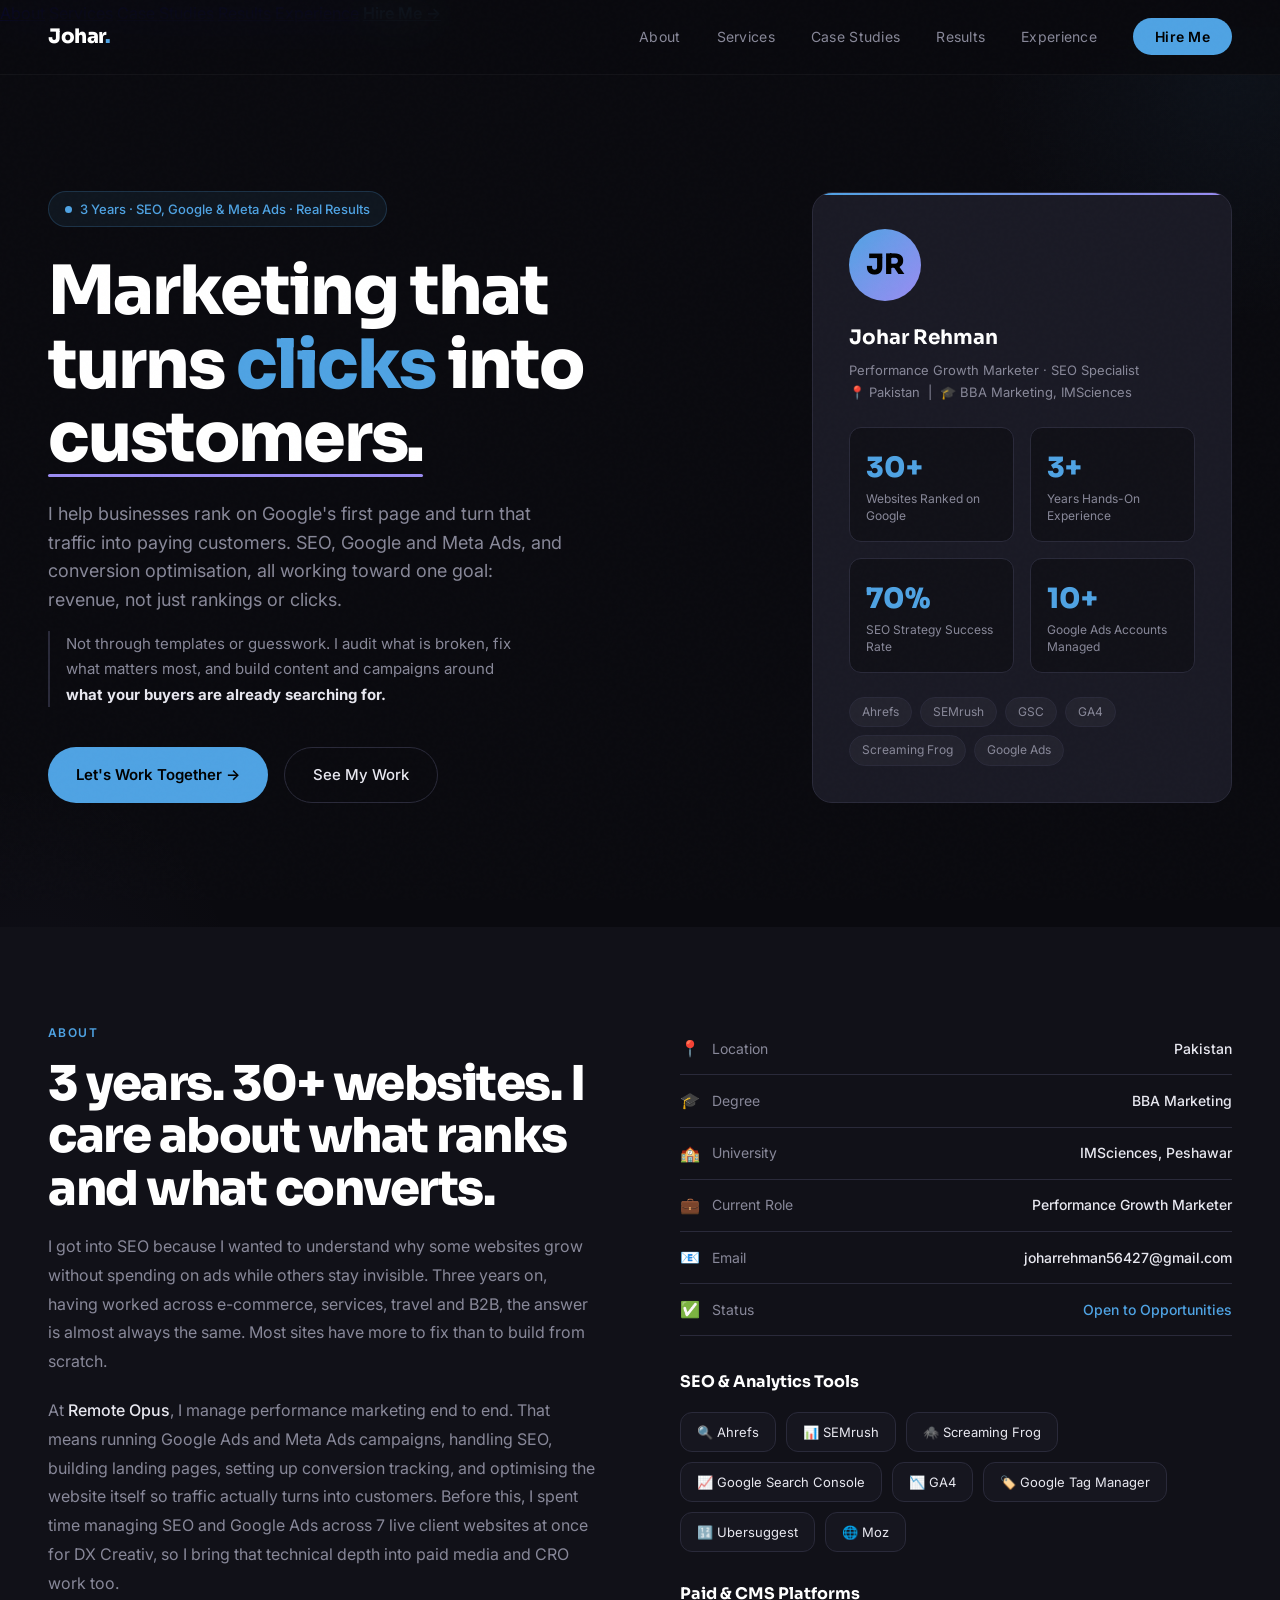
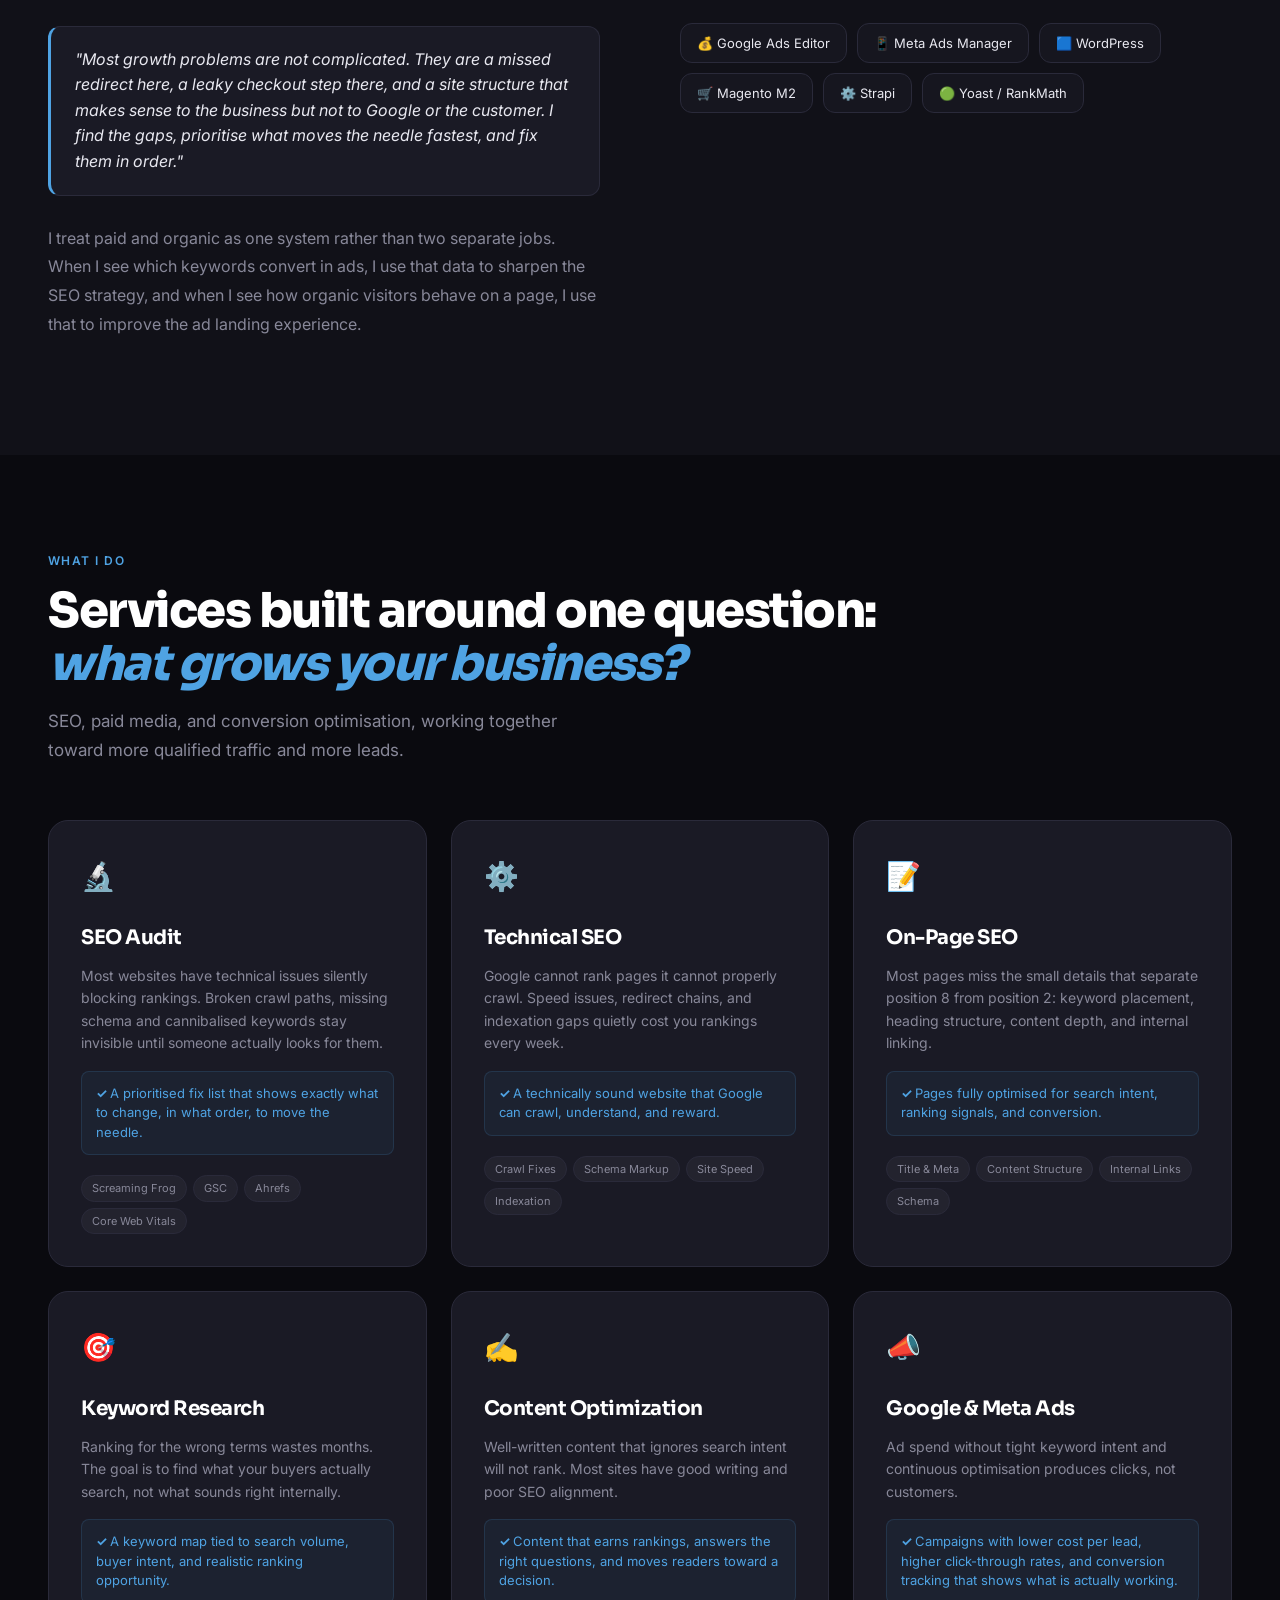
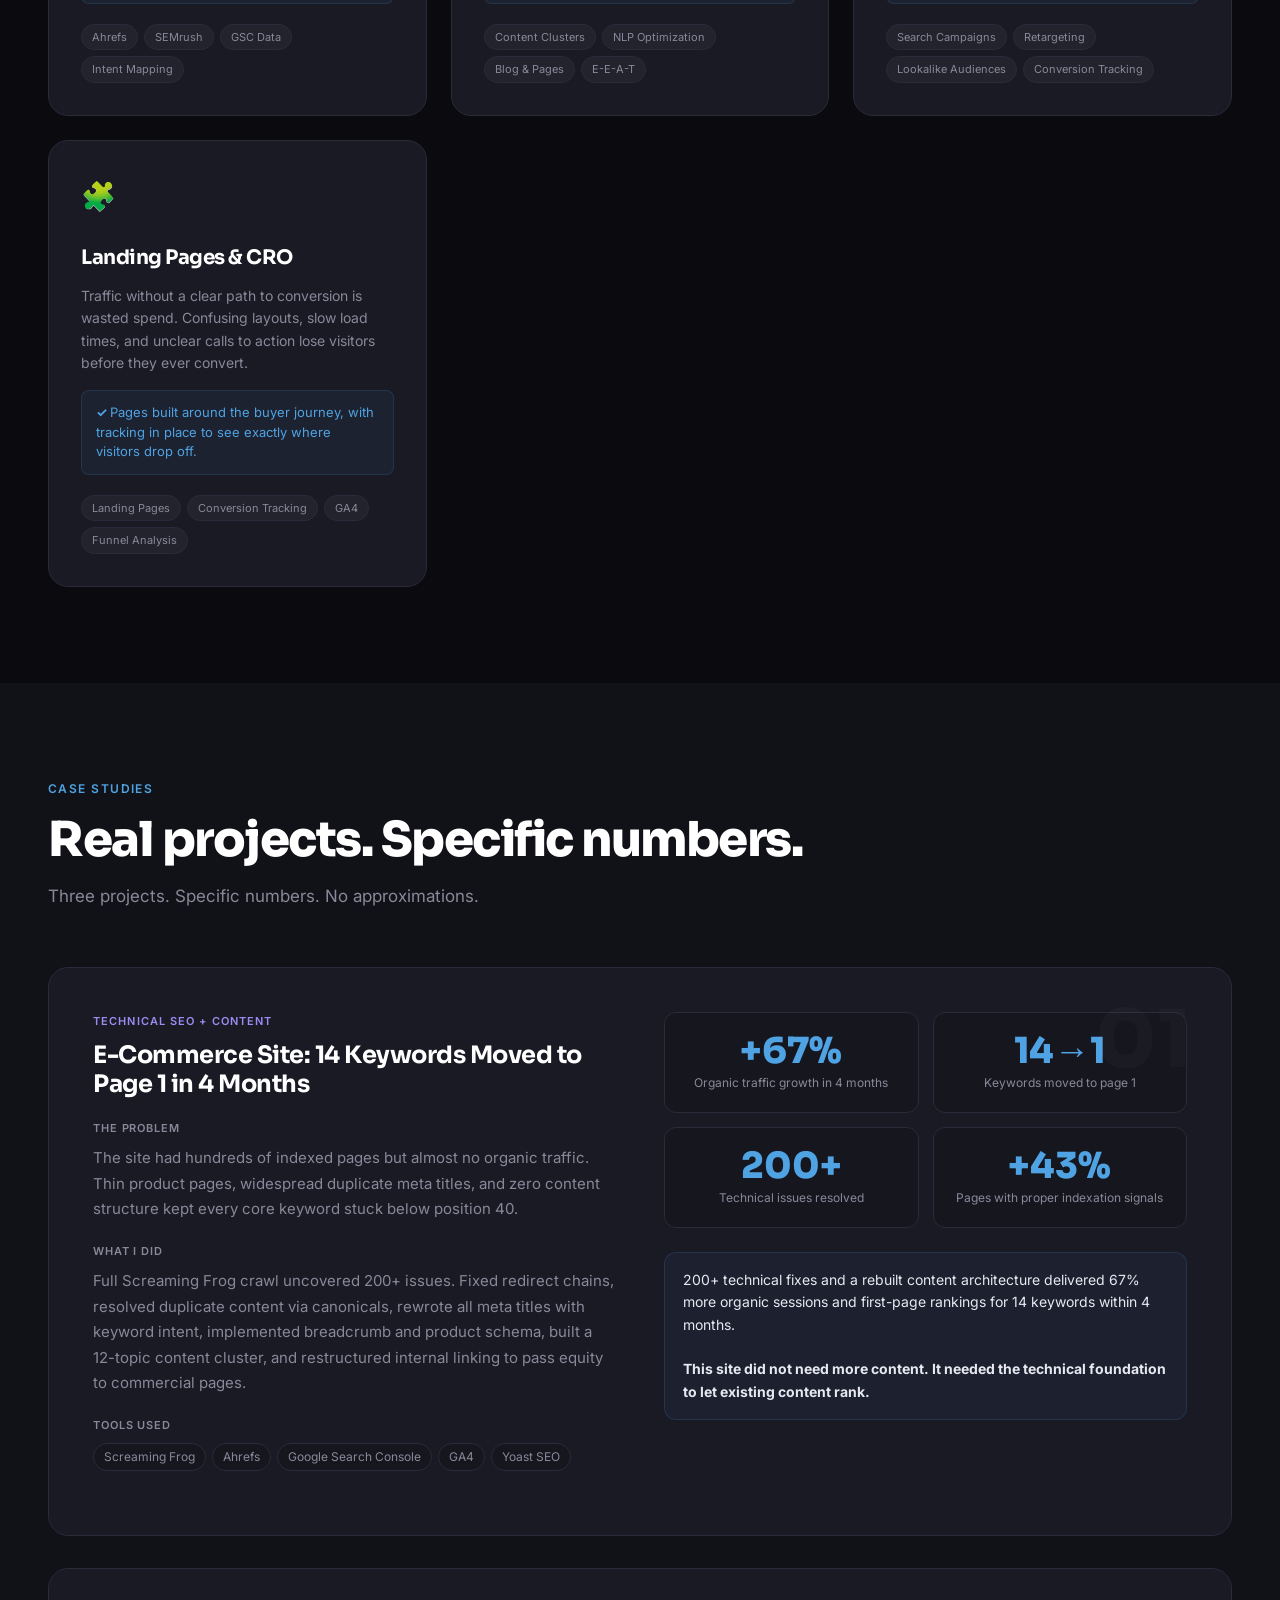
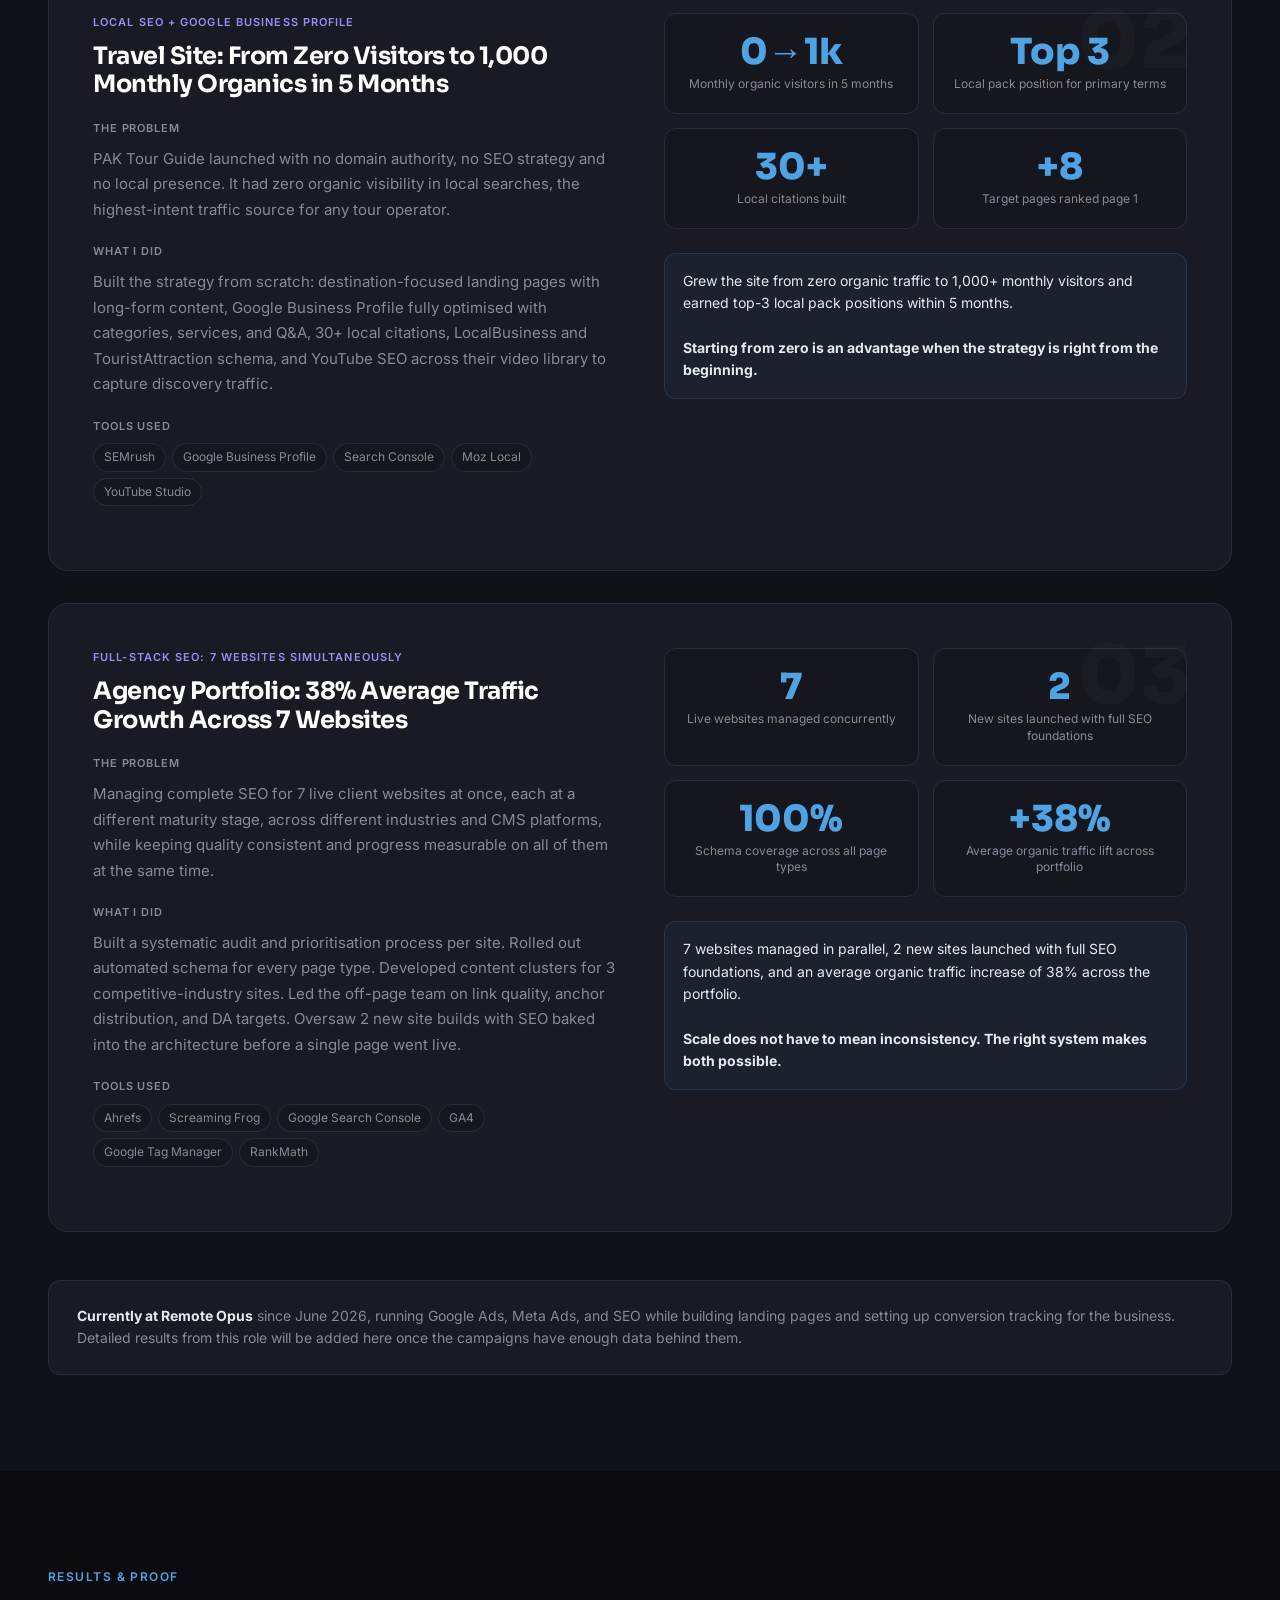
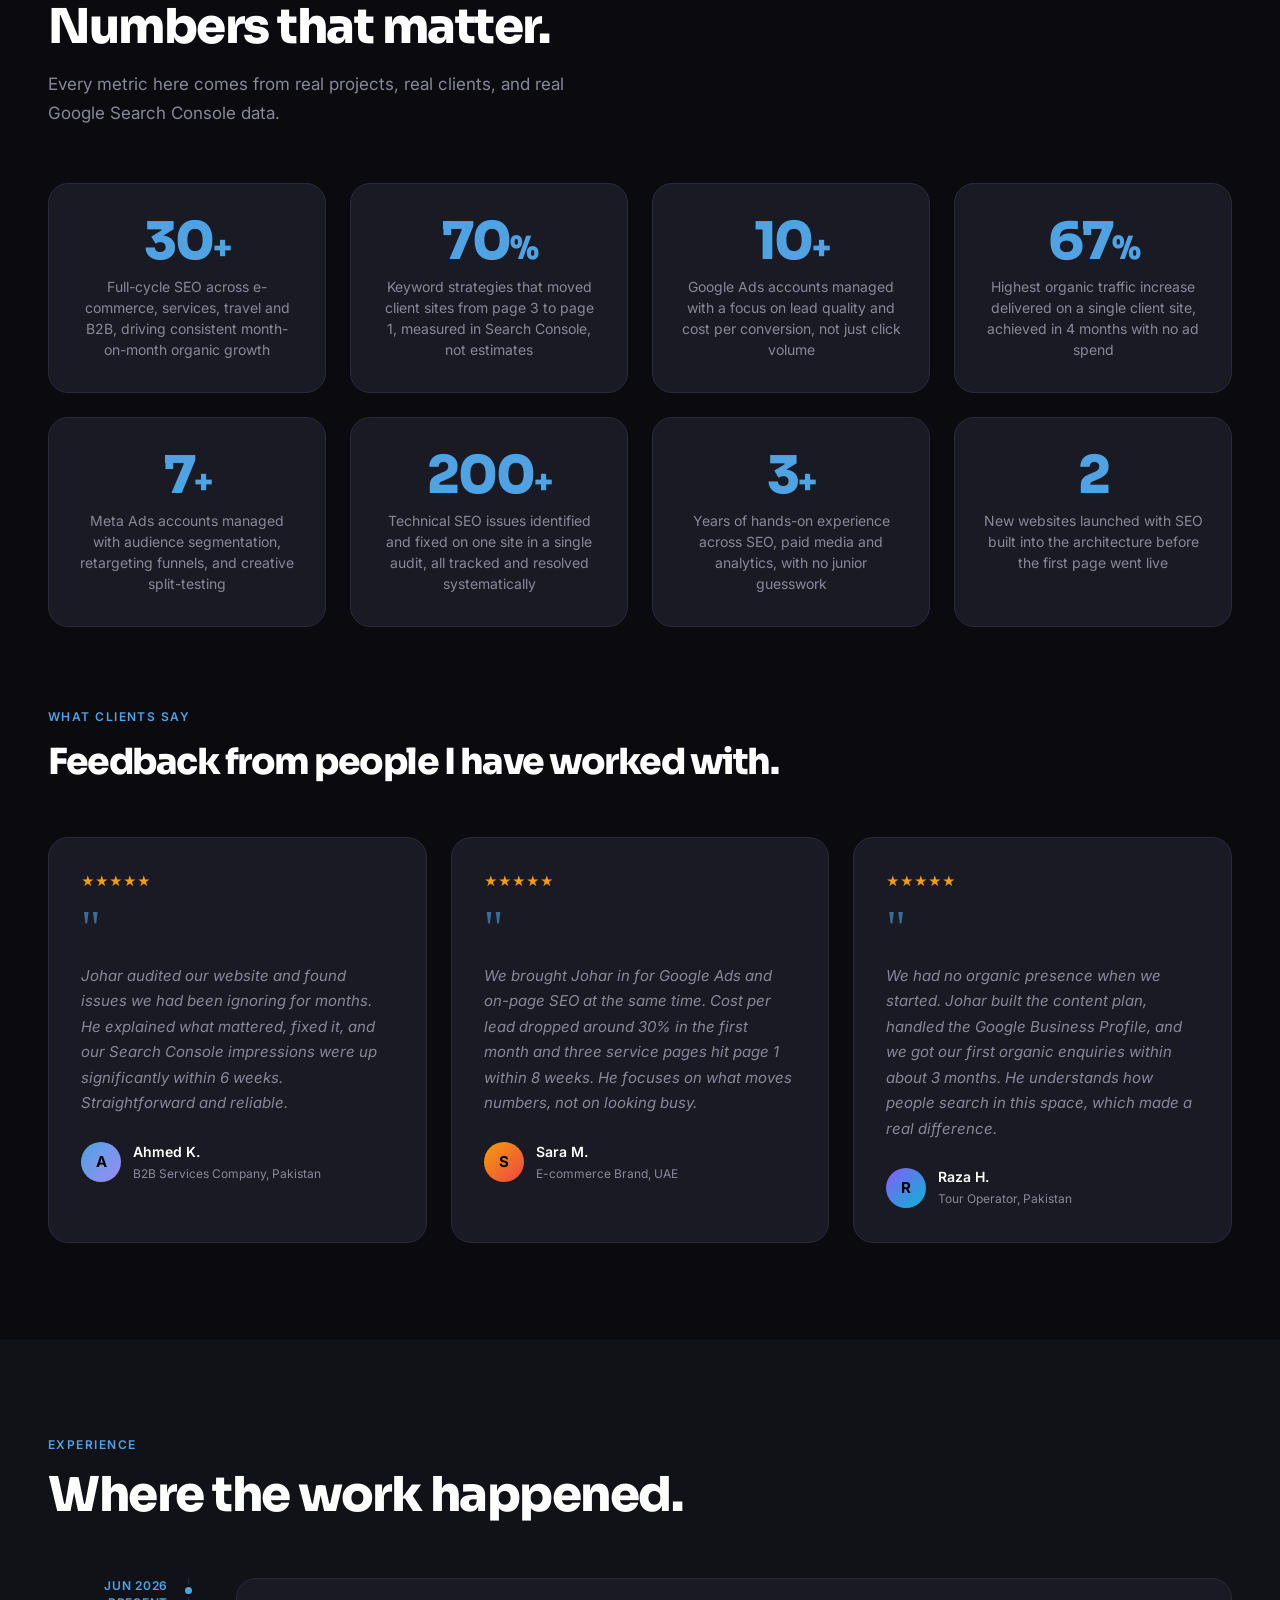
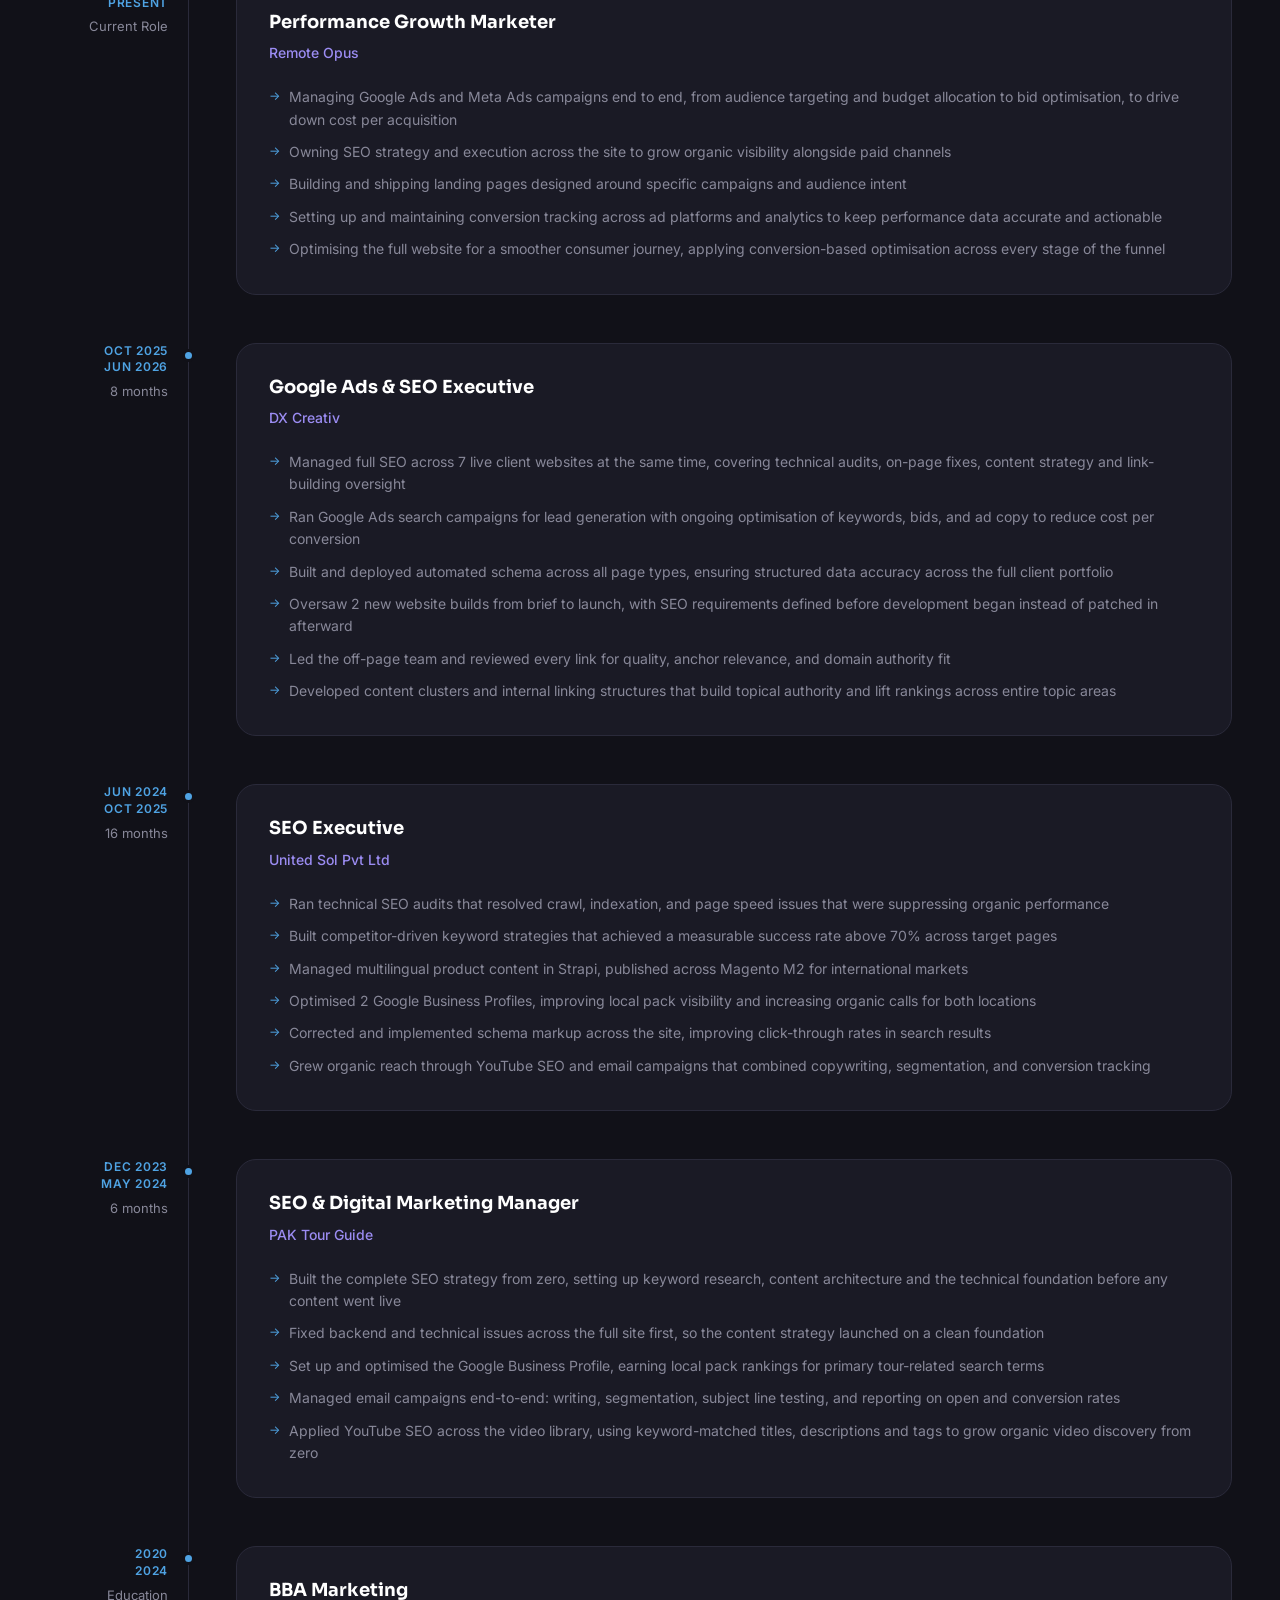
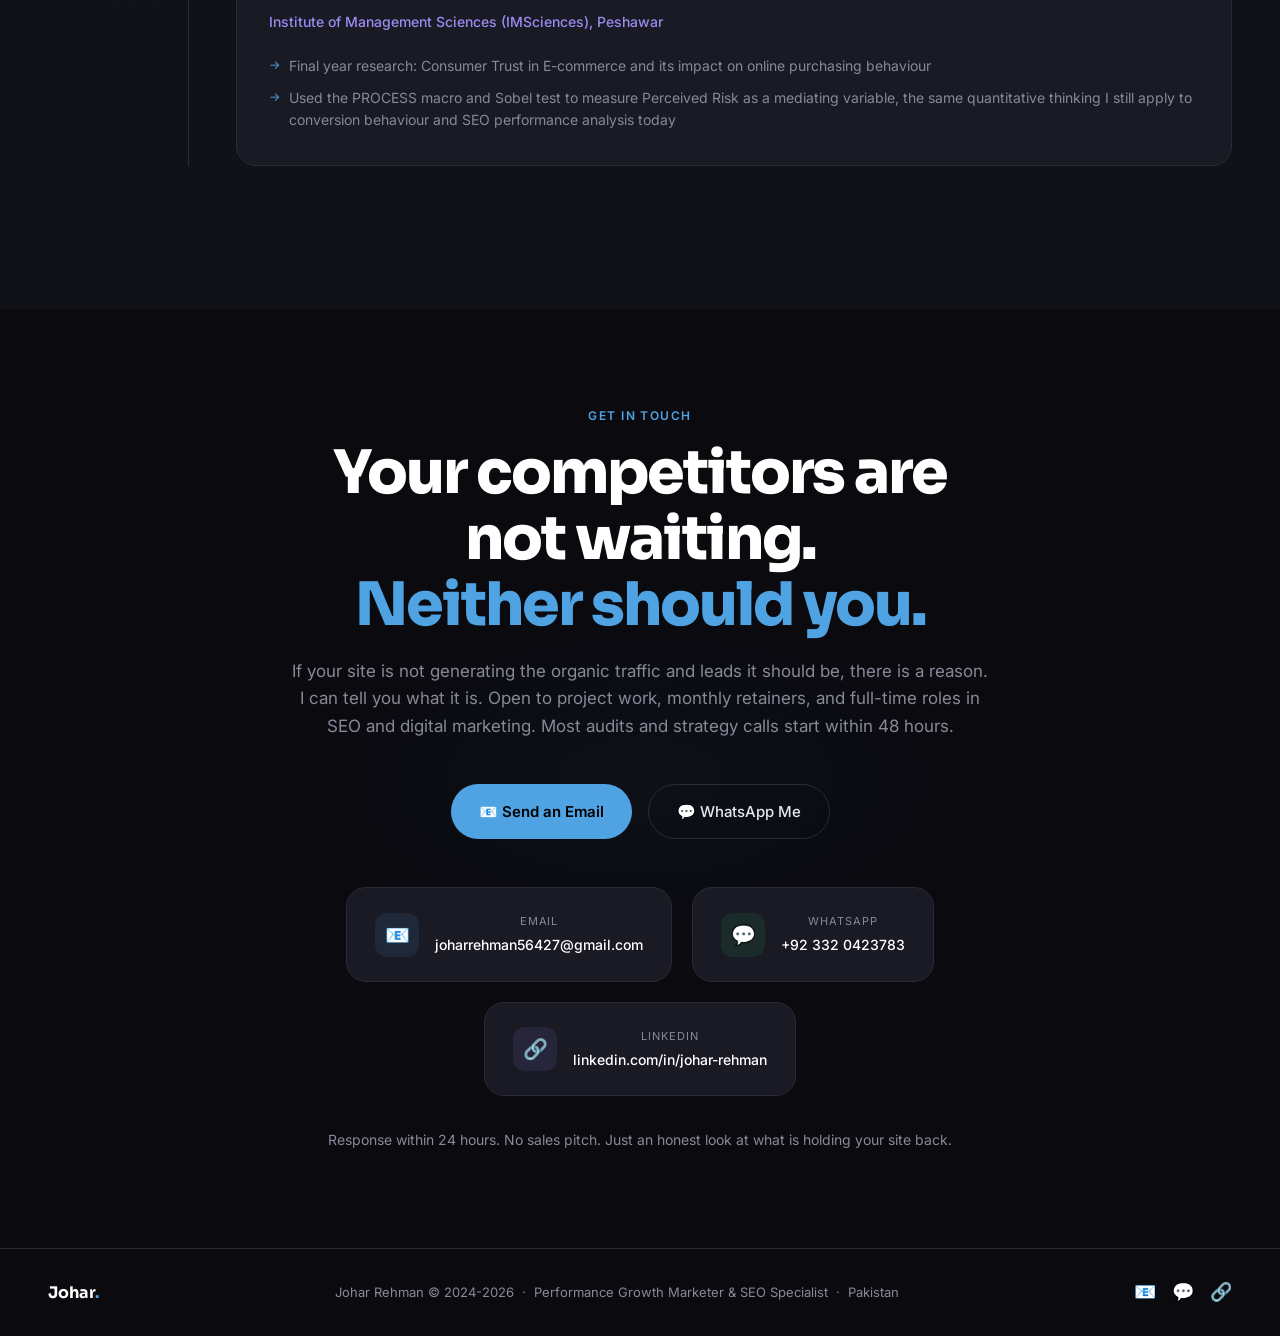
==== index.html @ 3764def2 "Build Dutch (NL) service pages, hub, shared stylesheet, nav menu Adds a Dutch section under /nl/: hu" ====
<!DOCTYPE html>
<html lang="en">
<head>
<meta charset="UTF-8">
<meta name="viewport" content="width=device-width, initial-scale=1.0">
<meta name="google-site-verification" content="5pjyXOCxpWC-fSdt9da448LdSzERLbaNiNgrnXb7XB0" />
<title>Johar Rehman | Performance Growth Marketer & SEO Specialist</title>
<meta name="description" content="Johar Rehman is a performance growth marketer specialising in Google Ads, Meta Ads, SEO and conversion optimisation. He helps businesses grow traffic, rank on Google and turn visitors into paying customers.">
<link rel="alternate" hreflang="en" href="https://joharrehman5009-dotcom.github.io/portfolio/">
<link rel="alternate" hreflang="nl" href="https://joharrehman5009-dotcom.github.io/portfolio/nl/">
<link rel="alternate" hreflang="x-default" href="https://joharrehman5009-dotcom.github.io/portfolio/">
<!-- Person schema (JSON-LD) for entity / SEO -->
<script type="application/ld+json">
{
  "@context": "https://schema.org",
  "@type": "Person",
  "@id": "https://joharrehman5009-dotcom.github.io/portfolio/#johar-rehman",
  "name": "Johar Rehman",
  "url": "https://joharrehman5009-dotcom.github.io/portfolio/",
  "jobTitle": "Performance Growth Marketer",
  "description": "Performance growth marketer with 3+ years in SEO, Google Ads, and Meta Ads. Helps businesses rank higher on Google and turn traffic into leads, bookings, and sales. Also builds and fixes WordPress, WooCommerce, and Shopify stores.",
  "email": "mailto:joharrehman56427@gmail.com",
  "telephone": "+923320423783",
  "address": {
    "@type": "PostalAddress",
    "addressLocality": "Islamabad",
    "addressCountry": "PK"
  },
  "nationality": "Pakistani",
  "knowsLanguage": ["en", "ur"],
  "knowsAbout": [
    "Search Engine Optimization (SEO)",
    "Technical SEO",
    "On-Page SEO",
    "Local SEO",
    "Keyword Research",
    "Google Ads",
    "Meta Ads",
    "Pay-Per-Click (PPC)",
    "Conversion Rate Optimization",
    "Landing Page Optimization",
    "Google Analytics (GA4)",
    "Google Search Console",
    "Content Marketing",
    "Shopify",
    "WooCommerce",
    "WordPress"
  ],
  "alumniOf": {
    "@type": "CollegeOrUniversity",
    "name": "Institute of Management Sciences (IMSciences)"
  },
  "hasOccupation": {
    "@type": "Occupation",
    "name": "Digital Marketer",
    "occupationLocation": { "@type": "City", "name": "Islamabad" },
    "skills": "SEO, Google Ads, Meta Ads, technical SEO, conversion rate optimization, Shopify and WooCommerce store development"
  },
  "makesOffer": [
    { "@type": "Offer", "itemOffered": { "@type": "Service", "name": "Search Engine Optimization (SEO)" } },
    { "@type": "Offer", "itemOffered": { "@type": "Service", "name": "Google Ads Management" } },
    { "@type": "Offer", "itemOffered": { "@type": "Service", "name": "Meta Ads Management" } },
    { "@type": "Offer", "itemOffered": { "@type": "Service", "name": "Shopify and WooCommerce Store Development" } }
  ],
  "sameAs": [
    "https://www.linkedin.com/in/johar-rehman",
    "https://github.com/joharrehman5009-dotcom"
  ]
}
</script>
<link rel="preconnect" href="https://fonts.googleapis.com">
<link rel="preconnect" href="https://fonts.gstatic.com" crossorigin>
<link href="https://fonts.googleapis.com/css2?family=Inter:ital,wght@0,300;0,400;0,500;0,600;1,300;1,400&family=Sora:wght@400;600;700;800&display=swap" rel="stylesheet">
<style>
:root {
  --bg: #0a0a0f;
  --bg2: #111118;
  --bg3: #16161f;
  --card: #1a1a25;
  --border: #2a2a3a;
  --accent: #4fa3e3;
  --accent2: #9b8cf2;
  --text: #e8e8f0;
  --muted: #888899;
  --white: #ffffff;
  --font-display: 'Sora', sans-serif;
  --font-body: 'Inter', sans-serif;
  --radius: 12px;
  --radius-lg: 20px;
}

*, *::before, *::after { box-sizing: border-box; margin: 0; padding: 0; }

html { scroll-behavior: smooth; }

body {
  background: var(--bg);
  color: var(--text);
  font-family: var(--font-body);
  font-size: 16px;
  line-height: 1.7;
  overflow-x: hidden;
}

/* ─── NOISE TEXTURE ─── */
body::before {
  content: '';
  position: fixed;
  inset: 0;
  background-image: url("data:image/svg+xml,%3Csvg viewBox='0 0 256 256' xmlns='http://www.w3.org/2000/svg'%3E%3Cfilter id='noise'%3E%3CfeTurbulence type='fractalNoise' baseFrequency='0.9' numOctaves='4' stitchTiles='stitch'/%3E%3C/filter%3E%3Crect width='100%25' height='100%25' filter='url(%23noise)' opacity='0.03'/%3E%3C/svg%3E");
  pointer-events: none;
  z-index: 9999;
  opacity: 0.4;
}

/* ─── NAV ─── */
nav {
  position: fixed;
  top: 0; left: 0; right: 0;
  z-index: 100;
  padding: 20px 48px;
  display: flex;
  align-items: center;
  justify-content: space-between;
  background: rgba(10,10,15,0.85);
  backdrop-filter: blur(20px);
  border-bottom: 1px solid rgba(255,255,255,0.04);
  transition: all 0.3s;
}

.nav-logo {
  font-family: var(--font-display);
  font-weight: 800;
  font-size: 20px;
  color: var(--white);
  text-decoration: none;
  letter-spacing: -0.5px;
}

.nav-logo span { color: var(--accent); }

.nav-links {
  display: flex;
  gap: 36px;
  list-style: none;
}

.nav-links a {
  color: var(--muted);
  text-decoration: none;
  font-size: 14px;
  font-weight: 400;
  letter-spacing: 0.02em;
  transition: color 0.2s;
}

.nav-links a:hover { color: var(--white); }

.nav-cta {
  background: var(--accent);
  color: #000 !important;
  padding: 10px 22px;
  border-radius: 100px;
  font-weight: 600 !important;
  font-size: 14px !important;
  transition: transform 0.2s, background 0.2s !important;
}

.nav-cta:hover { transform: scale(1.04); background: #6db8ec !important; color: #000 !important; }

.hamburger { display: none; flex-direction: column; gap: 5px; cursor: pointer; }
.hamburger span { width: 24px; height: 2px; background: var(--text); border-radius: 2px; transition: 0.3s; }

/* ─── HERO ─── */
.hero {
  min-height: 100vh;
  display: flex;
  align-items: center;
  padding: 120px 48px 80px;
  position: relative;
  overflow: hidden;
}

.hero-glow {
  position: absolute;
  top: -200px; right: -200px;
  width: 500px; height: 500px;
  background: radial-gradient(circle, rgba(79,163,227,0.05) 0%, transparent 70%);
  pointer-events: none;
}

.hero-glow2 {
  position: absolute;
  bottom: -300px; left: -200px;
  width: 450px; height: 450px;
  background: radial-gradient(circle, rgba(155,140,242,0.035) 0%, transparent 70%);
  pointer-events: none;
}

.hero-inner {
  max-width: 1200px;
  margin: 0 auto;
  width: 100%;
  display: grid;
  grid-template-columns: 1fr 420px;
  gap: 80px;
  align-items: center;
}

.hero-badge {
  display: inline-flex;
  align-items: center;
  gap: 8px;
  background: rgba(79,163,227,0.08);
  border: 1px solid rgba(79,163,227,0.2);
  border-radius: 100px;
  padding: 6px 16px;
  font-size: 13px;
  font-weight: 500;
  color: var(--accent);
  margin-bottom: 28px;
}

.hero-badge::before {
  content: '';
  width: 7px; height: 7px;
  background: var(--accent);
  border-radius: 50%;
}

.hero h1 {
  font-family: var(--font-display);
  font-size: clamp(40px, 5.5vw, 68px);
  font-weight: 800;
  line-height: 1.08;
  letter-spacing: -2px;
  color: var(--white);
  margin-bottom: 24px;
}

.hero h1 em {
  font-style: normal;
  color: var(--accent);
  display: inline;
}

.hero h1 .underline-word {
  position: relative;
  color: var(--white);
}

.hero h1 .underline-word::after {
  content: '';
  position: absolute;
  bottom: 4px; left: 0; right: 0;
  height: 3px;
  background: var(--accent2);
  border-radius: 2px;
}

.hero-sub {
  font-size: 18px;
  color: var(--muted);
  max-width: 520px;
  margin-bottom: 16px;
  line-height: 1.6;
}

.hero-how {
  font-size: 15px;
  color: var(--muted);
  max-width: 480px;
  margin-bottom: 40px;
  padding-left: 16px;
  border-left: 2px solid var(--border);
}

.hero-how strong { color: var(--text); }

.hero-btns {
  display: flex;
  gap: 16px;
  flex-wrap: wrap;
}

.btn-primary {
  background: var(--accent);
  color: #000;
  padding: 14px 28px;
  border-radius: 100px;
  font-weight: 600;
  font-size: 15px;
  text-decoration: none;
  display: inline-flex;
  align-items: center;
  gap: 8px;
  transition: all 0.2s;
  border: none;
  cursor: pointer;
}

.btn-primary:hover { background: #6db8ec; transform: translateY(-1px); box-shadow: 0 8px 24px rgba(79,163,227,0.18); }

.btn-secondary {
  background: transparent;
  color: var(--text);
  padding: 14px 28px;
  border-radius: 100px;
  font-weight: 500;
  font-size: 15px;
  text-decoration: none;
  display: inline-flex;
  align-items: center;
  gap: 8px;
  transition: all 0.2s;
  border: 1px solid var(--border);
}

.btn-secondary:hover { border-color: var(--text); transform: translateY(-2px); }

/* Hero Card */
.hero-card {
  background: var(--card);
  border: 1px solid var(--border);
  border-radius: var(--radius-lg);
  padding: 36px;
  position: relative;
  overflow: hidden;
}

.hero-card::before {
  content: '';
  position: absolute;
  top: 0; left: 0; right: 0;
  height: 2px;
  background: linear-gradient(90deg, var(--accent), var(--accent2));
}

.hero-avatar {
  width: 72px; height: 72px;
  background: linear-gradient(135deg, var(--accent), var(--accent2));
  border-radius: 50%;
  display: flex;
  align-items: center;
  justify-content: center;
  font-family: var(--font-display);
  font-size: 28px;
  font-weight: 800;
  color: #000;
  margin-bottom: 20px;
}

.hero-card h3 {
  font-family: var(--font-display);
  font-size: 20px;
  font-weight: 700;
  color: var(--white);
  margin-bottom: 4px;
}

.hero-card p {
  font-size: 13px;
  color: var(--muted);
  margin-bottom: 24px;
}

.stat-grid {
  display: grid;
  grid-template-columns: 1fr 1fr;
  gap: 16px;
  margin-bottom: 24px;
}

.stat-item {
  background: var(--bg2);
  border: 1px solid var(--border);
  border-radius: var(--radius);
  padding: 16px;
}

.stat-num {
  font-family: var(--font-display);
  font-size: 28px;
  font-weight: 800;
  color: var(--accent);
  line-height: 1;
  margin-bottom: 4px;
}

.stat-label {
  font-size: 12px;
  color: var(--muted);
  line-height: 1.4;
}

.tool-tags {
  display: flex;
  flex-wrap: wrap;
  gap: 8px;
}

.tool-tag {
  background: rgba(255,255,255,0.04);
  border: 1px solid var(--border);
  border-radius: 100px;
  padding: 4px 12px;
  font-size: 12px;
  color: var(--muted);
}

/* ─── SECTIONS ─── */
section { padding: 96px 48px; }

.section-inner { max-width: 1200px; margin: 0 auto; }

.section-label {
  font-size: 12px;
  font-weight: 600;
  letter-spacing: 0.12em;
  text-transform: uppercase;
  color: var(--accent);
  margin-bottom: 14px;
}

.section-title {
  font-family: var(--font-display);
  font-size: clamp(32px, 4vw, 48px);
  font-weight: 800;
  color: var(--white);
  letter-spacing: -1.5px;
  line-height: 1.1;
  margin-bottom: 16px;
}

.section-sub {
  font-size: 17px;
  color: var(--muted);
  max-width: 560px;
  line-height: 1.7;
}

/* ─── ABOUT ─── */
.about { background: var(--bg2); }

.about-grid {
  display: grid;
  grid-template-columns: 1fr 1fr;
  gap: 80px;
  align-items: start;
}

.about-text p {
  color: var(--muted);
  font-size: 16px;
  line-height: 1.8;
  margin-bottom: 20px;
}

.about-text p strong { color: var(--text); font-weight: 500; }

.about-highlight {
  background: var(--card);
  border: 1px solid var(--border);
  border-left: 3px solid var(--accent);
  border-radius: var(--radius);
  padding: 20px 24px;
  margin: 28px 0;
  font-size: 16px;
  color: var(--text);
  line-height: 1.6;
  font-style: italic;
}

.tool-section h4 {
  font-family: var(--font-display);
  font-size: 16px;
  font-weight: 700;
  color: var(--white);
  margin-bottom: 16px;
  margin-top: 28px;
}

.tools-grid {
  display: flex;
  flex-wrap: wrap;
  gap: 10px;
}

.tool-pill {
  background: var(--bg3);
  border: 1px solid var(--border);
  border-radius: var(--radius);
  padding: 8px 16px;
  font-size: 13px;
  color: var(--text);
  display: flex;
  align-items: center;
  gap: 6px;
  transition: all 0.2s;
}

.tool-pill:hover { border-color: var(--accent); color: var(--accent); }

.info-list { list-style: none; }
.info-list li {
  display: flex;
  align-items: center;
  gap: 12px;
  padding: 12px 0;
  border-bottom: 1px solid var(--border);
  font-size: 14px;
  color: var(--muted);
}
.info-list li strong { color: var(--text); margin-left: auto; font-weight: 500; }
.info-icon { font-size: 16px; }

/* ─── SERVICES ─── */
.services-grid {
  display: grid;
  grid-template-columns: repeat(3, 1fr);
  gap: 24px;
  margin-top: 56px;
}

.service-card {
  background: var(--card);
  border: 1px solid var(--border);
  border-radius: var(--radius-lg);
  padding: 32px;
  position: relative;
  overflow: hidden;
  transition: all 0.3s;
  cursor: default;
}

.service-card:hover {
  border-color: rgba(79,163,227,0.3);
  transform: translateY(-4px);
  box-shadow: 0 20px 60px rgba(0,0,0,0.3);
}

.service-card::after {
  content: '';
  position: absolute;
  bottom: 0; left: 0; right: 0;
  height: 0;
  background: linear-gradient(0deg, rgba(79,163,227,0.04), transparent);
  transition: height 0.3s;
}

.service-card:hover::after { height: 100%; }

.service-icon {
  font-size: 28px;
  margin-bottom: 20px;
  display: block;
}

.service-card h3 {
  font-family: var(--font-display);
  font-size: 20px;
  font-weight: 700;
  color: var(--white);
  margin-bottom: 10px;
  letter-spacing: -0.5px;
}

.service-problem {
  font-size: 14px;
  color: var(--muted);
  margin-bottom: 16px;
  line-height: 1.6;
}

.service-outcome {
  background: rgba(79,163,227,0.06);
  border: 1px solid rgba(79,163,227,0.15);
  border-radius: 8px;
  padding: 12px 14px;
  font-size: 13px;
  color: var(--accent);
  line-height: 1.5;
  margin-bottom: 20px;
}

.service-outcome::before { content: '✓ '; font-weight: 700; }

.service-tags { display: flex; flex-wrap: wrap; gap: 6px; }
.service-tag {
  background: rgba(255,255,255,0.04);
  border: 1px solid var(--border);
  padding: 3px 10px;
  border-radius: 100px;
  font-size: 11px;
  color: var(--muted);
}

/* ─── CASE STUDIES ─── */
.case-studies { background: var(--bg2); }

.cases-grid {
  display: grid;
  grid-template-columns: 1fr;
  gap: 32px;
  margin-top: 56px;
}

.case-card {
  background: var(--card);
  border: 1px solid var(--border);
  border-radius: var(--radius-lg);
  padding: 44px;
  display: grid;
  grid-template-columns: 1fr 1fr;
  gap: 48px;
  align-items: start;
  position: relative;
  overflow: hidden;
  transition: border-color 0.3s;
}

.case-card:hover { border-color: rgba(79,163,227,0.2); }

.case-number {
  position: absolute;
  top: 32px; right: 40px;
  font-family: var(--font-display);
  font-size: 80px;
  font-weight: 800;
  color: rgba(255,255,255,0.025);
  line-height: 1;
  pointer-events: none;
}

.case-type {
  font-size: 11px;
  font-weight: 600;
  letter-spacing: 0.1em;
  text-transform: uppercase;
  color: var(--accent2);
  margin-bottom: 10px;
}

.case-card h3 {
  font-family: var(--font-display);
  font-size: 24px;
  font-weight: 700;
  color: var(--white);
  letter-spacing: -0.5px;
  margin-bottom: 20px;
  line-height: 1.2;
}

.case-block { margin-bottom: 20px; }
.case-block-label {
  font-size: 11px;
  font-weight: 600;
  letter-spacing: 0.08em;
  text-transform: uppercase;
  color: var(--muted);
  margin-bottom: 8px;
}
.case-block p {
  font-size: 15px;
  color: var(--muted);
  line-height: 1.7;
}

.case-tools { display: flex; flex-wrap: wrap; gap: 6px; margin-top: 4px; }
.case-tool {
  background: var(--bg3);
  border: 1px solid var(--border);
  padding: 3px 10px;
  border-radius: 100px;
  font-size: 12px;
  color: var(--muted);
}

.case-results { }

.result-cards {
  display: grid;
  grid-template-columns: 1fr 1fr;
  gap: 14px;
  margin-bottom: 24px;
}

.result-card {
  background: var(--bg3);
  border: 1px solid var(--border);
  border-radius: var(--radius);
  padding: 20px;
  text-align: center;
}

.result-num {
  font-family: var(--font-display);
  font-size: 36px;
  font-weight: 800;
  color: var(--accent);
  line-height: 1;
  margin-bottom: 6px;
}

.result-label {
  font-size: 12px;
  color: var(--muted);
  line-height: 1.4;
}

.result-summary {
  background: rgba(79,163,227,0.05);
  border: 1px solid rgba(79,163,227,0.15);
  border-radius: var(--radius);
  padding: 16px 18px;
  font-size: 14px;
  color: var(--text);
  line-height: 1.6;
}

/* ─── PROOF / METRICS ─── */
.proof-grid {
  display: grid;
  grid-template-columns: repeat(4, 1fr);
  gap: 24px;
  margin-top: 56px;
}

.proof-card {
  background: var(--card);
  border: 1px solid var(--border);
  border-radius: var(--radius-lg);
  padding: 32px 28px;
  text-align: center;
  position: relative;
  overflow: hidden;
  transition: all 0.3s;
}

.proof-card:hover { border-color: rgba(79,163,227,0.25); transform: translateY(-2px); }

.proof-num {
  font-family: var(--font-display);
  font-size: 52px;
  font-weight: 800;
  color: var(--accent);
  line-height: 1;
  margin-bottom: 8px;
  letter-spacing: -2px;
}

.proof-desc {
  font-size: 14px;
  color: var(--muted);
  line-height: 1.5;
}

.testimonials {
  display: grid;
  grid-template-columns: repeat(3, 1fr);
  gap: 24px;
  margin-top: 56px;
}

.testimonial-card {
  background: var(--card);
  border: 1px solid var(--border);
  border-radius: var(--radius-lg);
  padding: 32px;
  position: relative;
  transition: all 0.3s;
}

.testimonial-card:hover { border-color: rgba(79,163,227,0.18); transform: translateY(-2px); }

.quote-mark {
  font-family: Georgia, serif;
  font-size: 48px;
  color: var(--accent);
  line-height: 0.8;
  margin-bottom: 16px;
  display: block;
  opacity: 0.6;
}

.testimonial-card p {
  font-size: 15px;
  color: var(--muted);
  line-height: 1.7;
  margin-bottom: 24px;
  font-style: italic;
}

.t-author {
  display: flex;
  align-items: center;
  gap: 12px;
}

.t-avatar {
  width: 40px; height: 40px;
  border-radius: 50%;
  display: flex;
  align-items: center;
  justify-content: center;
  font-weight: 700;
  font-size: 15px;
  color: #000;
  flex-shrink: 0;
}

.t-name {
  font-size: 14px;
  font-weight: 600;
  color: var(--white);
}

.t-role {
  font-size: 12px;
  color: var(--muted);
}

.stars {
  color: #f59e0b;
  font-size: 13px;
  margin-bottom: 16px;
}

/* ─── EXPERIENCE ─── */
.experience { background: var(--bg2); }

.exp-timeline {
  margin-top: 56px;
  position: relative;
}

.exp-timeline::before {
  content: '';
  position: absolute;
  left: 140px;
  top: 0; bottom: 0;
  width: 1px;
  background: var(--border);
}

.exp-item {
  display: grid;
  grid-template-columns: 140px 1fr;
  gap: 48px;
  margin-bottom: 48px;
  position: relative;
}

.exp-item::before {
  content: '';
  position: absolute;
  left: 134px; top: 6px;
  width: 13px; height: 13px;
  border-radius: 50%;
  background: var(--accent);
  border: 3px solid var(--bg2);
  z-index: 1;
}

.exp-date {
  text-align: right;
  padding-right: 20px;
}

.exp-period {
  font-size: 12px;
  font-weight: 600;
  color: var(--accent);
  text-transform: uppercase;
  letter-spacing: 0.06em;
  line-height: 1.4;
}

.exp-company {
  font-size: 13px;
  color: var(--muted);
  margin-top: 4px;
}

.exp-content {
  background: var(--card);
  border: 1px solid var(--border);
  border-radius: var(--radius-lg);
  padding: 28px 32px;
  transition: border-color 0.3s;
}

.exp-content:hover { border-color: rgba(79,163,227,0.2); }

.exp-role {
  font-family: var(--font-display);
  font-size: 18px;
  font-weight: 700;
  color: var(--white);
  margin-bottom: 4px;
}

.exp-co {
  font-size: 14px;
  color: var(--accent2);
  margin-bottom: 16px;
  font-weight: 500;
}

.exp-bullets { list-style: none; }
.exp-bullets li {
  font-size: 14px;
  color: var(--muted);
  padding: 5px 0;
  padding-left: 20px;
  position: relative;
  line-height: 1.6;
}
.exp-bullets li::before {
  content: '→';
  position: absolute;
  left: 0;
  color: var(--accent);
  font-size: 12px;
}

/* ─── CTA ─── */
.cta-section {
  text-align: center;
  position: relative;
  overflow: hidden;
}

.cta-glow {
  position: absolute;
  top: 50%; left: 50%;
  transform: translate(-50%, -50%);
  width: 700px; height: 350px;
  background: radial-gradient(ellipse, rgba(79,163,227,0.04) 0%, transparent 70%);
  pointer-events: none;
}

.cta-inner {
  max-width: 700px;
  margin: 0 auto;
  position: relative;
}

.cta-title {
  font-family: var(--font-display);
  font-size: clamp(36px, 5vw, 60px);
  font-weight: 800;
  color: var(--white);
  letter-spacing: -2px;
  line-height: 1.1;
  margin-bottom: 20px;
}

.cta-title em { font-style: normal; color: var(--accent); }

.cta-sub {
  font-size: 17px;
  color: var(--muted);
  margin-bottom: 44px;
  line-height: 1.6;
}

.cta-links {
  display: flex;
  justify-content: center;
  gap: 16px;
  flex-wrap: wrap;
  margin-bottom: 48px;
}

.contact-cards {
  display: flex;
  justify-content: center;
  gap: 20px;
  flex-wrap: wrap;
}

.contact-card {
  background: var(--card);
  border: 1px solid var(--border);
  border-radius: var(--radius-lg);
  padding: 24px 28px;
  text-decoration: none;
  display: flex;
  align-items: center;
  gap: 16px;
  min-width: 200px;
  transition: all 0.3s;
}

.contact-card:hover {
  border-color: rgba(79,163,227,0.3);
  transform: translateY(-3px);
  box-shadow: 0 16px 40px rgba(0,0,0,0.3);
}

.contact-icon {
  width: 44px; height: 44px;
  border-radius: 12px;
  display: flex;
  align-items: center;
  justify-content: center;
  font-size: 20px;
  flex-shrink: 0;
}

.contact-label {
  font-size: 11px;
  text-transform: uppercase;
  letter-spacing: 0.08em;
  color: var(--muted);
  margin-bottom: 2px;
}

.contact-value {
  font-size: 14px;
  font-weight: 500;
  color: var(--white);
}

/* ─── FOOTER ─── */
footer {
  padding: 28px 48px;
  border-top: 1px solid var(--border);
  display: flex;
  align-items: center;
  justify-content: space-between;
  font-size: 13px;
  color: var(--muted);
}

.footer-logo {
  font-family: var(--font-display);
  font-weight: 700;
  font-size: 16px;
  color: var(--white);
}

.footer-logo span { color: var(--accent); }

/* ─── ANIMATIONS ─── */
.fade-up {
  opacity: 0;
  transform: translateY(28px);
  transition: opacity 0.6s ease, transform 0.6s ease;
}
.fade-up.visible { opacity: 1; transform: translateY(0); }

.stagger-1 { transition-delay: 0.05s; }
.stagger-2 { transition-delay: 0.1s; }
.stagger-3 { transition-delay: 0.15s; }
.stagger-4 { transition-delay: 0.2s; }
.stagger-5 { transition-delay: 0.25s; }
.stagger-6 { transition-delay: 0.3s; }

/* Counter */
.count-num { display: inline-block; }

/* ─── MOBILE ─── */
@media (max-width: 1024px) {
  nav { padding: 18px 24px; }
  .nav-links { display: none; }
  .hamburger { display: flex; }
  .mobile-menu {
    display: none;
    position: fixed;
    top: 65px; left: 0; right: 0;
    background: var(--bg);
    border-bottom: 1px solid var(--border);
    padding: 20px 24px;
    z-index: 99;
    flex-direction: column;
    gap: 16px;
  }
  .mobile-menu.open { display: flex; }
  .mobile-menu a { color: var(--text); text-decoration: none; font-size: 16px; padding: 8px 0; border-bottom: 1px solid var(--border); }
  
  section { padding: 72px 24px; }
  .hero { padding: 100px 24px 72px; }
  .hero-inner { grid-template-columns: 1fr; gap: 48px; }
  .hero-card { display: none; }
  .about-grid { grid-template-columns: 1fr; gap: 48px; }
  .services-grid { grid-template-columns: 1fr; }
  .proof-grid { grid-template-columns: repeat(2, 1fr); }
  .testimonials { grid-template-columns: 1fr; }
  .case-card { grid-template-columns: 1fr; gap: 32px; }
  .exp-timeline::before { left: 0; }
  .exp-item { grid-template-columns: 1fr; gap: 0; padding-left: 24px; }
  .exp-item::before { left: -7px; }
  .exp-date { text-align: left; padding-right: 0; margin-bottom: 12px; }
  footer { flex-direction: column; gap: 12px; text-align: center; }
  .contact-cards { flex-direction: column; align-items: center; }
  .contact-card { width: 100%; max-width: 320px; }
}

@media (max-width: 600px) {
  .proof-grid { grid-template-columns: 1fr 1fr; }
  .result-cards { grid-template-columns: 1fr 1fr; }
  .stat-grid { grid-template-columns: 1fr 1fr; }
  .hero h1 { letter-spacing: -1px; }
}
</style>
</head>
<body>

<!-- NAV -->
<nav id="navbar">
  <a href="#" class="nav-logo">Johar<span>.</span></a>
  <ul class="nav-links">
    <li><a href="#about">About</a></li>
    <li><a href="#services">Services</a></li>
    <li><a href="#work">Case Studies</a></li>
    <li><a href="#proof">Results</a></li>
    <li><a href="#experience">Experience</a></li>
    <li><a href="#contact" class="nav-cta">Hire Me</a></li>
  </ul>
  <div class="hamburger" onclick="toggleMenu()">
    <span></span><span></span><span></span>
  </div>
</nav>

<div class="mobile-menu" id="mobileMenu">
  <a href="#about" onclick="toggleMenu()">About</a>
  <a href="#services" onclick="toggleMenu()">Services</a>
  <a href="#work" onclick="toggleMenu()">Case Studies</a>
  <a href="#proof" onclick="toggleMenu()">Results</a>
  <a href="#experience" onclick="toggleMenu()">Experience</a>
  <a href="#contact" onclick="toggleMenu()" style="color: var(--accent); font-weight:600;">Hire Me →</a>
</div>

<!-- HERO -->
<section class="hero" id="home">
  <div class="hero-glow"></div>
  <div class="hero-glow2"></div>
  <div class="hero-inner">
    <div class="hero-left">
      <div class="hero-badge fade-up">3 Years · SEO, Google & Meta Ads · Real Results</div>
      <h1 class="fade-up stagger-1">
        Marketing that turns <em>clicks</em> into <span class="underline-word">customers.</span>
      </h1>
      <p class="hero-sub fade-up stagger-2">
        I help businesses rank on Google's first page and turn that traffic into paying customers. SEO, Google and Meta Ads, and conversion optimisation, all working toward one goal: revenue, not just rankings or clicks.
      </p>
      <p class="hero-how fade-up stagger-3">
        Not through templates or guesswork. I audit what is broken, fix what matters most, and build content and campaigns around <strong>what your buyers are already searching for.</strong>
      </p>
      <div class="hero-btns fade-up stagger-4">
        <a href="#contact" class="btn-primary">Let's Work Together →</a>
        <a href="#work" class="btn-secondary">See My Work</a>
      </div>
    </div>

    <div class="hero-card fade-up stagger-3">
      <div class="hero-avatar">JR</div>
      <h3>Johar Rehman</h3>
      <p>Performance Growth Marketer · SEO Specialist<br>📍 Pakistan &nbsp;|&nbsp; 🎓 BBA Marketing, IMSciences</p>
      <div class="stat-grid">
        <div class="stat-item">
          <div class="stat-num count-num" data-target="30">0</div><span style="font-family:var(--font-display);font-size:28px;font-weight:800;color:var(--accent);">+</span>
          <div class="stat-label">Websites Ranked on Google</div>
        </div>
        <div class="stat-item">
          <div class="stat-num count-num" data-target="3">0</div><span style="font-family:var(--font-display);font-size:28px;font-weight:800;color:var(--accent);">+</span>
          <div class="stat-label">Years Hands-On Experience</div>
        </div>
        <div class="stat-item">
          <div class="stat-num count-num" data-target="70">0</div><span style="font-family:var(--font-display);font-size:28px;font-weight:800;color:var(--accent);">%</span>
          <div class="stat-label">SEO Strategy Success Rate</div>
        </div>
        <div class="stat-item">
          <div class="stat-num count-num" data-target="10">0</div><span style="font-family:var(--font-display);font-size:28px;font-weight:800;color:var(--accent);">+</span>
          <div class="stat-label">Google Ads Accounts Managed</div>
        </div>
      </div>
      <div class="tool-tags">
        <span class="tool-tag">Ahrefs</span>
        <span class="tool-tag">SEMrush</span>
        <span class="tool-tag">GSC</span>
        <span class="tool-tag">GA4</span>
        <span class="tool-tag">Screaming Frog</span>
        <span class="tool-tag">Google Ads</span>
      </div>
    </div>
  </div>
</section>

<!-- ABOUT -->
<section class="about" id="about">
  <div class="section-inner">
    <div class="about-grid">
      <div class="about-text">
        <div class="section-label fade-up">About</div>
        <h2 class="section-title fade-up stagger-1">3 years. 30+ websites. I care about what ranks and what converts.</h2>
        <p class="fade-up stagger-2">
          I got into SEO because I wanted to understand why some websites grow without spending on ads while others stay invisible. Three years on, having worked across e-commerce, services, travel and B2B, the answer is almost always the same. Most sites have more to fix than to build from scratch.
        </p>
        <p class="fade-up stagger-3">
          At <strong>Remote Opus</strong>, I manage performance marketing end to end. That means running Google Ads and Meta Ads campaigns, handling SEO, building landing pages, setting up conversion tracking, and optimising the website itself so traffic actually turns into customers. Before this, I spent time managing SEO and Google Ads across 7 live client websites at once for DX Creativ, so I bring that technical depth into paid media and CRO work too.
        </p>
        <div class="about-highlight fade-up stagger-3">
          "Most growth problems are not complicated. They are a missed redirect here, a leaky checkout step there, and a site structure that makes sense to the business but not to Google or the customer. I find the gaps, prioritise what moves the needle fastest, and fix them in order."
        </div>
        <p class="fade-up stagger-4">
          I treat paid and organic as one system rather than two separate jobs. When I see which keywords convert in ads, I use that data to sharpen the SEO strategy, and when I see how organic visitors behave on a page, I use that to improve the ad landing experience.
        </p>
      </div>
      <div class="about-right fade-up stagger-2">
        <ul class="info-list" style="margin-bottom:32px;">
          <li><span class="info-icon">📍</span> Location <strong>Pakistan</strong></li>
          <li><span class="info-icon">🎓</span> Degree <strong>BBA Marketing</strong></li>
          <li><span class="info-icon">🏫</span> University <strong>IMSciences, Peshawar</strong></li>
          <li><span class="info-icon">💼</span> Current Role <strong>Performance Growth Marketer</strong></li>
          <li><span class="info-icon">📧</span> Email <strong>joharrehman56427@gmail.com</strong></li>
          <li><span class="info-icon">✅</span> Status <strong style="color:var(--accent);">Open to Opportunities</strong></li>
        </ul>
        <div class="tool-section">
          <h4>SEO & Analytics Tools</h4>
          <div class="tools-grid">
            <span class="tool-pill">🔍 Ahrefs</span>
            <span class="tool-pill">📊 SEMrush</span>
            <span class="tool-pill">🕷️ Screaming Frog</span>
            <span class="tool-pill">📈 Google Search Console</span>
            <span class="tool-pill">📉 GA4</span>
            <span class="tool-pill">🏷️ Google Tag Manager</span>
            <span class="tool-pill">🔢 Ubersuggest</span>
            <span class="tool-pill">🌐 Moz</span>
          </div>
          <h4>Paid & CMS Platforms</h4>
          <div class="tools-grid">
            <span class="tool-pill">💰 Google Ads Editor</span>
            <span class="tool-pill">📱 Meta Ads Manager</span>
            <span class="tool-pill">🟦 WordPress</span>
            <span class="tool-pill">🛒 Magento M2</span>
            <span class="tool-pill">⚙️ Strapi</span>
            <span class="tool-pill">🟢 Yoast / RankMath</span>
          </div>
        </div>
      </div>
    </div>
  </div>
</section>

<!-- SERVICES -->
<section id="services">
  <div class="section-inner">
    <div class="fade-up"><div class="section-label">What I Do</div></div>
    <h2 class="section-title fade-up stagger-1">Services built around one question:<br><em style="color:var(--accent);">what grows your business?</em></h2>
    <p class="section-sub fade-up stagger-2">SEO, paid media, and conversion optimisation, working together toward more qualified traffic and more leads.</p>

    <div class="services-grid">
      <div class="service-card fade-up stagger-1">
        <span class="service-icon">🔬</span>
        <h3>SEO Audit</h3>
        <p class="service-problem">Most websites have technical issues silently blocking rankings. Broken crawl paths, missing schema and cannibalised keywords stay invisible until someone actually looks for them.</p>
        <div class="service-outcome">A prioritised fix list that shows exactly what to change, in what order, to move the needle.</div>
        <div class="service-tags">
          <span class="service-tag">Screaming Frog</span>
          <span class="service-tag">GSC</span>
          <span class="service-tag">Ahrefs</span>
          <span class="service-tag">Core Web Vitals</span>
        </div>
      </div>

      <div class="service-card fade-up stagger-2">
        <span class="service-icon">⚙️</span>
        <h3>Technical SEO</h3>
        <p class="service-problem">Google cannot rank pages it cannot properly crawl. Speed issues, redirect chains, and indexation gaps quietly cost you rankings every week.</p>
        <div class="service-outcome">A technically sound website that Google can crawl, understand, and reward.</div>
        <div class="service-tags">
          <span class="service-tag">Crawl Fixes</span>
          <span class="service-tag">Schema Markup</span>
          <span class="service-tag">Site Speed</span>
          <span class="service-tag">Indexation</span>
        </div>
      </div>

      <div class="service-card fade-up stagger-3">
        <span class="service-icon">📝</span>
        <h3>On-Page SEO</h3>
        <p class="service-problem">Most pages miss the small details that separate position 8 from position 2: keyword placement, heading structure, content depth, and internal linking.</p>
        <div class="service-outcome">Pages fully optimised for search intent, ranking signals, and conversion.</div>
        <div class="service-tags">
          <span class="service-tag">Title & Meta</span>
          <span class="service-tag">Content Structure</span>
          <span class="service-tag">Internal Links</span>
          <span class="service-tag">Schema</span>
        </div>
      </div>

      <div class="service-card fade-up stagger-1">
        <span class="service-icon">🎯</span>
        <h3>Keyword Research</h3>
        <p class="service-problem">Ranking for the wrong terms wastes months. The goal is to find what your buyers actually search, not what sounds right internally.</p>
        <div class="service-outcome">A keyword map tied to search volume, buyer intent, and realistic ranking opportunity.</div>
        <div class="service-tags">
          <span class="service-tag">Ahrefs</span>
          <span class="service-tag">SEMrush</span>
          <span class="service-tag">GSC Data</span>
          <span class="service-tag">Intent Mapping</span>
        </div>
      </div>

      <div class="service-card fade-up stagger-2">
        <span class="service-icon">✍️</span>
        <h3>Content Optimization</h3>
        <p class="service-problem">Well-written content that ignores search intent will not rank. Most sites have good writing and poor SEO alignment.</p>
        <div class="service-outcome">Content that earns rankings, answers the right questions, and moves readers toward a decision.</div>
        <div class="service-tags">
          <span class="service-tag">Content Clusters</span>
          <span class="service-tag">NLP Optimization</span>
          <span class="service-tag">Blog & Pages</span>
          <span class="service-tag">E-E-A-T</span>
        </div>
      </div>

      <div class="service-card fade-up stagger-3">
        <span class="service-icon">📣</span>
        <h3>Google & Meta Ads</h3>
        <p class="service-problem">Ad spend without tight keyword intent and continuous optimisation produces clicks, not customers.</p>
        <div class="service-outcome">Campaigns with lower cost per lead, higher click-through rates, and conversion tracking that shows what is actually working.</div>
        <div class="service-tags">
          <span class="service-tag">Search Campaigns</span>
          <span class="service-tag">Retargeting</span>
          <span class="service-tag">Lookalike Audiences</span>
          <span class="service-tag">Conversion Tracking</span>
        </div>
      </div>
      <div class="service-card fade-up stagger-2">
        <span class="service-icon">🧩</span>
        <h3>Landing Pages & CRO</h3>
        <p class="service-problem">Traffic without a clear path to conversion is wasted spend. Confusing layouts, slow load times, and unclear calls to action lose visitors before they ever convert.</p>
        <div class="service-outcome">Pages built around the buyer journey, with tracking in place to see exactly where visitors drop off.</div>
        <div class="service-tags">
          <span class="service-tag">Landing Pages</span>
          <span class="service-tag">Conversion Tracking</span>
          <span class="service-tag">GA4</span>
          <span class="service-tag">Funnel Analysis</span>
        </div>
      </div>
    </div>
  </div>
</section>

<!-- CASE STUDIES -->
<section class="case-studies" id="work">
  <div class="section-inner">
    <div class="fade-up"><div class="section-label">Case Studies</div></div>
    <h2 class="section-title fade-up stagger-1">Real projects. Specific numbers.</h2>
    <p class="section-sub fade-up stagger-2">Three projects. Specific numbers. No approximations.</p>

    <div class="cases-grid">

      <!-- CASE 1 -->
      <div class="case-card fade-up">
        <div class="case-number">01</div>
        <div class="case-left">
          <div class="case-type">Technical SEO + Content</div>
          <h3>E-Commerce Site: 14 Keywords Moved to Page 1 in 4 Months</h3>
          <div class="case-block">
            <div class="case-block-label">The Problem</div>
            <p>The site had hundreds of indexed pages but almost no organic traffic. Thin product pages, widespread duplicate meta titles, and zero content structure kept every core keyword stuck below position 40.</p>
          </div>
          <div class="case-block">
            <div class="case-block-label">What I Did</div>
            <p>Full Screaming Frog crawl uncovered 200+ issues. Fixed redirect chains, resolved duplicate content via canonicals, rewrote all meta titles with keyword intent, implemented breadcrumb and product schema, built a 12-topic content cluster, and restructured internal linking to pass equity to commercial pages.</p>
          </div>
          <div class="case-block">
            <div class="case-block-label">Tools Used</div>
            <div class="case-tools">
              <span class="case-tool">Screaming Frog</span>
              <span class="case-tool">Ahrefs</span>
              <span class="case-tool">Google Search Console</span>
              <span class="case-tool">GA4</span>
              <span class="case-tool">Yoast SEO</span>
            </div>
          </div>
        </div>
        <div class="case-results">
          <div class="result-cards">
            <div class="result-card">
              <div class="result-num">+67%</div>
              <div class="result-label">Organic traffic growth in 4 months</div>
            </div>
            <div class="result-card">
              <div class="result-num">14→1</div>
              <div class="result-label">Keywords moved to page 1</div>
            </div>
            <div class="result-card">
              <div class="result-num">200+</div>
              <div class="result-label">Technical issues resolved</div>
            </div>
            <div class="result-card">
              <div class="result-num">+43%</div>
              <div class="result-label">Pages with proper indexation signals</div>
            </div>
          </div>
          <div class="result-summary">
            200+ technical fixes and a rebuilt content architecture delivered 67% more organic sessions and first-page rankings for 14 keywords within 4 months.
            <br><br><strong>This site did not need more content. It needed the technical foundation to let existing content rank.</strong>
          </div>
        </div>
      </div>

      <!-- CASE 2 -->
      <div class="case-card fade-up">
        <div class="case-number">02</div>
        <div class="case-left">
          <div class="case-type">Local SEO + Google Business Profile</div>
          <h3>Travel Site: From Zero Visitors to 1,000 Monthly Organics in 5 Months</h3>
          <div class="case-block">
            <div class="case-block-label">The Problem</div>
            <p>PAK Tour Guide launched with no domain authority, no SEO strategy and no local presence. It had zero organic visibility in local searches, the highest-intent traffic source for any tour operator.</p>
          </div>
          <div class="case-block">
            <div class="case-block-label">What I Did</div>
            <p>Built the strategy from scratch: destination-focused landing pages with long-form content, Google Business Profile fully optimised with categories, services, and Q&A, 30+ local citations, LocalBusiness and TouristAttraction schema, and YouTube SEO across their video library to capture discovery traffic.</p>
          </div>
          <div class="case-block">
            <div class="case-block-label">Tools Used</div>
            <div class="case-tools">
              <span class="case-tool">SEMrush</span>
              <span class="case-tool">Google Business Profile</span>
              <span class="case-tool">Search Console</span>
              <span class="case-tool">Moz Local</span>
              <span class="case-tool">YouTube Studio</span>
            </div>
          </div>
        </div>
        <div class="case-results">
          <div class="result-cards">
            <div class="result-card">
              <div class="result-num">0→1k</div>
              <div class="result-label">Monthly organic visitors in 5 months</div>
            </div>
            <div class="result-card">
              <div class="result-num">Top 3</div>
              <div class="result-label">Local pack position for primary terms</div>
            </div>
            <div class="result-card">
              <div class="result-num">30+</div>
              <div class="result-label">Local citations built</div>
            </div>
            <div class="result-card">
              <div class="result-num">+8</div>
              <div class="result-label">Target pages ranked page 1</div>
            </div>
          </div>
          <div class="result-summary">
            Grew the site from zero organic traffic to 1,000+ monthly visitors and earned top-3 local pack positions within 5 months.
            <br><br><strong>Starting from zero is an advantage when the strategy is right from the beginning.</strong>
          </div>
        </div>
      </div>

      <!-- CASE 3 -->
      <div class="case-card fade-up">
        <div class="case-number">03</div>
        <div class="case-left">
          <div class="case-type">Full-Stack SEO: 7 Websites Simultaneously</div>
          <h3>Agency Portfolio: 38% Average Traffic Growth Across 7 Websites</h3>
          <div class="case-block">
            <div class="case-block-label">The Problem</div>
            <p>Managing complete SEO for 7 live client websites at once, each at a different maturity stage, across different industries and CMS platforms, while keeping quality consistent and progress measurable on all of them at the same time.</p>
          </div>
          <div class="case-block">
            <div class="case-block-label">What I Did</div>
            <p>Built a systematic audit and prioritisation process per site. Rolled out automated schema for every page type. Developed content clusters for 3 competitive-industry sites. Led the off-page team on link quality, anchor distribution, and DA targets. Oversaw 2 new site builds with SEO baked into the architecture before a single page went live.</p>
          </div>
          <div class="case-block">
            <div class="case-block-label">Tools Used</div>
            <div class="case-tools">
              <span class="case-tool">Ahrefs</span>
              <span class="case-tool">Screaming Frog</span>
              <span class="case-tool">Google Search Console</span>
              <span class="case-tool">GA4</span>
              <span class="case-tool">Google Tag Manager</span>
              <span class="case-tool">RankMath</span>
            </div>
          </div>
        </div>
        <div class="case-results">
          <div class="result-cards">
            <div class="result-card">
              <div class="result-num">7</div>
              <div class="result-label">Live websites managed concurrently</div>
            </div>
            <div class="result-card">
              <div class="result-num">2</div>
              <div class="result-label">New sites launched with full SEO foundations</div>
            </div>
            <div class="result-card">
              <div class="result-num">100%</div>
              <div class="result-label">Schema coverage across all page types</div>
            </div>
            <div class="result-card">
              <div class="result-num">+38%</div>
              <div class="result-label">Average organic traffic lift across portfolio</div>
            </div>
          </div>
          <div class="result-summary">
            7 websites managed in parallel, 2 new sites launched with full SEO foundations, and an average organic traffic increase of 38% across the portfolio.
            <br><br><strong>Scale does not have to mean inconsistency. The right system makes both possible.</strong>
          </div>
        </div>
      </div>

    </div>

    <div class="fade-up" style="margin-top: 48px; padding: 24px 28px; border: 1px solid var(--border); border-radius: var(--radius); background: var(--card);">
      <div style="font-size: 14px; color: var(--muted); line-height: 1.6;">
        <strong style="color: var(--text);">Currently at Remote Opus</strong> since June 2026, running Google Ads, Meta Ads, and SEO while building landing pages and setting up conversion tracking for the business. Detailed results from this role will be added here once the campaigns have enough data behind them.
      </div>
    </div>
  </div>
</section>

<!-- PROOF / METRICS -->
<section id="proof">
  <div class="section-inner">
    <div class="fade-up"><div class="section-label">Results & Proof</div></div>
    <h2 class="section-title fade-up stagger-1">Numbers that matter.</h2>
    <p class="section-sub fade-up stagger-2">Every metric here comes from real projects, real clients, and real Google Search Console data.</p>

    <div class="proof-grid">
      <div class="proof-card fade-up stagger-1">
        <div class="proof-num">30<span style="font-size:32px;">+</span></div>
        <div class="proof-desc">Full-cycle SEO across e-commerce, services, travel and B2B, driving consistent month-on-month organic growth</div>
      </div>
      <div class="proof-card fade-up stagger-2">
        <div class="proof-num">70<span style="font-size:32px;">%</span></div>
        <div class="proof-desc">Keyword strategies that moved client sites from page 3 to page 1, measured in Search Console, not estimates</div>
      </div>
      <div class="proof-card fade-up stagger-3">
        <div class="proof-num">10<span style="font-size:32px;">+</span></div>
        <div class="proof-desc">Google Ads accounts managed with a focus on lead quality and cost per conversion, not just click volume</div>
      </div>
      <div class="proof-card fade-up stagger-4">
        <div class="proof-num">67<span style="font-size:32px;">%</span></div>
        <div class="proof-desc">Highest organic traffic increase delivered on a single client site, achieved in 4 months with no ad spend</div>
      </div>
      <div class="proof-card fade-up stagger-1">
        <div class="proof-num">7<span style="font-size:32px;">+</span></div>
        <div class="proof-desc">Meta Ads accounts managed with audience segmentation, retargeting funnels, and creative split-testing</div>
      </div>
      <div class="proof-card fade-up stagger-2">
        <div class="proof-num">200<span style="font-size:32px;">+</span></div>
        <div class="proof-desc">Technical SEO issues identified and fixed on one site in a single audit, all tracked and resolved systematically</div>
      </div>
      <div class="proof-card fade-up stagger-3">
        <div class="proof-num">3<span style="font-size:32px;">+</span></div>
        <div class="proof-desc">Years of hands-on experience across SEO, paid media and analytics, with no junior guesswork</div>
      </div>
      <div class="proof-card fade-up stagger-4">
        <div class="proof-num">2</div>
        <div class="proof-desc">New websites launched with SEO built into the architecture before the first page went live</div>
      </div>
    </div>

    <div style="margin-top: 80px;">
      <div class="fade-up"><div class="section-label">What Clients Say</div></div>
      <h3 class="section-title fade-up stagger-1" style="font-size:clamp(24px,3vw,36px); margin-bottom:40px;">Feedback from people I have worked with.</h3>

      <div class="testimonials">
        <div class="testimonial-card fade-up stagger-1">
          <div class="stars">★★★★★</div>
          <span class="quote-mark">"</span>
          <p>Johar audited our website and found issues we had been ignoring for months. He explained what mattered, fixed it, and our Search Console impressions were up significantly within 6 weeks. Straightforward and reliable.</p>
          <div class="t-author">
            <div class="t-avatar" style="background: linear-gradient(135deg, #4fa3e3, #9b8cf2);">A</div>
            <div>
              <div class="t-name">Ahmed K.</div>
              <div class="t-role">B2B Services Company, Pakistan</div>
            </div>
          </div>
        </div>

        <div class="testimonial-card fade-up stagger-2">
          <div class="stars">★★★★★</div>
          <span class="quote-mark">"</span>
          <p>We brought Johar in for Google Ads and on-page SEO at the same time. Cost per lead dropped around 30% in the first month and three service pages hit page 1 within 8 weeks. He focuses on what moves numbers, not on looking busy.</p>
          <div class="t-author">
            <div class="t-avatar" style="background: linear-gradient(135deg, #f59e0b, #ef4444);">S</div>
            <div>
              <div class="t-name">Sara M.</div>
              <div class="t-role">E-commerce Brand, UAE</div>
            </div>
          </div>
        </div>

        <div class="testimonial-card fade-up stagger-3">
          <div class="stars">★★★★★</div>
          <span class="quote-mark">"</span>
          <p>We had no organic presence when we started. Johar built the content plan, handled the Google Business Profile, and we got our first organic enquiries within about 3 months. He understands how people search in this space, which made a real difference.</p>
          <div class="t-author">
            <div class="t-avatar" style="background: linear-gradient(135deg, #8b5cf6, #06b6d4);">R</div>
            <div>
              <div class="t-name">Raza H.</div>
              <div class="t-role">Tour Operator, Pakistan</div>
            </div>
          </div>
        </div>
      </div>
    </div>
  </div>
</section>

<!-- EXPERIENCE -->
<section class="experience" id="experience">
  <div class="section-inner">
    <div class="fade-up"><div class="section-label">Experience</div></div>
    <h2 class="section-title fade-up stagger-1">Where the work happened.</h2>

    <div class="exp-timeline">

      <div class="exp-item fade-up">
        <div class="exp-date">
          <div class="exp-period">Jun 2026<br>Present</div>
          <div class="exp-company">Current Role</div>
        </div>
        <div class="exp-content">
          <div class="exp-role">Performance Growth Marketer</div>
          <div class="exp-co">Remote Opus</div>
          <ul class="exp-bullets">
            <li>Managing Google Ads and Meta Ads campaigns end to end, from audience targeting and budget allocation to bid optimisation, to drive down cost per acquisition</li>
            <li>Owning SEO strategy and execution across the site to grow organic visibility alongside paid channels</li>
            <li>Building and shipping landing pages designed around specific campaigns and audience intent</li>
            <li>Setting up and maintaining conversion tracking across ad platforms and analytics to keep performance data accurate and actionable</li>
            <li>Optimising the full website for a smoother consumer journey, applying conversion-based optimisation across every stage of the funnel</li>
          </ul>
        </div>
      </div>

      <div class="exp-item fade-up stagger-1">
        <div class="exp-date">
          <div class="exp-period">Oct 2025<br>Jun 2026</div>
          <div class="exp-company">8 months</div>
        </div>
        <div class="exp-content">
          <div class="exp-role">Google Ads & SEO Executive</div>
          <div class="exp-co">DX Creativ</div>
          <ul class="exp-bullets">
            <li>Managed full SEO across 7 live client websites at the same time, covering technical audits, on-page fixes, content strategy and link-building oversight</li>
            <li>Ran Google Ads search campaigns for lead generation with ongoing optimisation of keywords, bids, and ad copy to reduce cost per conversion</li>
            <li>Built and deployed automated schema across all page types, ensuring structured data accuracy across the full client portfolio</li>
            <li>Oversaw 2 new website builds from brief to launch, with SEO requirements defined before development began instead of patched in afterward</li>
            <li>Led the off-page team and reviewed every link for quality, anchor relevance, and domain authority fit</li>
            <li>Developed content clusters and internal linking structures that build topical authority and lift rankings across entire topic areas</li>
          </ul>
        </div>
      </div>

      <div class="exp-item fade-up stagger-2">
        <div class="exp-date">
          <div class="exp-period">Jun 2024<br>Oct 2025</div>
          <div class="exp-company">16 months</div>
        </div>
        <div class="exp-content">
          <div class="exp-role">SEO Executive</div>
          <div class="exp-co">United Sol Pvt Ltd</div>
          <ul class="exp-bullets">
            <li>Ran technical SEO audits that resolved crawl, indexation, and page speed issues that were suppressing organic performance</li>
            <li>Built competitor-driven keyword strategies that achieved a measurable success rate above 70% across target pages</li>
            <li>Managed multilingual product content in Strapi, published across Magento M2 for international markets</li>
            <li>Optimised 2 Google Business Profiles, improving local pack visibility and increasing organic calls for both locations</li>
            <li>Corrected and implemented schema markup across the site, improving click-through rates in search results</li>
            <li>Grew organic reach through YouTube SEO and email campaigns that combined copywriting, segmentation, and conversion tracking</li>
          </ul>
        </div>
      </div>

      <div class="exp-item fade-up stagger-3">
        <div class="exp-date">
          <div class="exp-period">Dec 2023<br>May 2024</div>
          <div class="exp-company">6 months</div>
        </div>
        <div class="exp-content">
          <div class="exp-role">SEO & Digital Marketing Manager</div>
          <div class="exp-co">PAK Tour Guide</div>
          <ul class="exp-bullets">
            <li>Built the complete SEO strategy from zero, setting up keyword research, content architecture and the technical foundation before any content went live</li>
            <li>Fixed backend and technical issues across the full site first, so the content strategy launched on a clean foundation</li>
            <li>Set up and optimised the Google Business Profile, earning local pack rankings for primary tour-related search terms</li>
            <li>Managed email campaigns end-to-end: writing, segmentation, subject line testing, and reporting on open and conversion rates</li>
            <li>Applied YouTube SEO across the video library, using keyword-matched titles, descriptions and tags to grow organic video discovery from zero</li>
          </ul>
        </div>
      </div>

      <div class="exp-item fade-up stagger-4">
        <div class="exp-date">
          <div class="exp-period">2020<br>2024</div>
          <div class="exp-company">Education</div>
        </div>
        <div class="exp-content">
          <div class="exp-role">BBA Marketing</div>
          <div class="exp-co">Institute of Management Sciences (IMSciences), Peshawar</div>
          <ul class="exp-bullets">
            <li>Final year research: Consumer Trust in E-commerce and its impact on online purchasing behaviour</li>
            <li>Used the PROCESS macro and Sobel test to measure Perceived Risk as a mediating variable, the same quantitative thinking I still apply to conversion behaviour and SEO performance analysis today</li>
          </ul>
        </div>
      </div>

    </div>
  </div>
</section>

<!-- CTA -->
<section class="cta-section" id="contact">
  <div class="cta-glow"></div>
  <div class="section-inner">
    <div class="cta-inner">
      <div class="fade-up"><div class="section-label" style="text-align:center;">Get In Touch</div></div>
      <h2 class="cta-title fade-up stagger-1">Your competitors are not waiting.<br><em>Neither should you.</em></h2>
      <p class="cta-sub fade-up stagger-2">
        If your site is not generating the organic traffic and leads it should be, there is a reason. I can tell you what it is. Open to project work, monthly retainers, and full-time roles in SEO and digital marketing. Most audits and strategy calls start within 48 hours.
      </p>
      <div class="cta-links fade-up stagger-3">
        <a href="mailto:joharrehman56427@gmail.com" class="btn-primary">📧 Send an Email</a>
        <a href="https://wa.me/923320423783" class="btn-secondary" target="_blank" rel="noopener">💬 WhatsApp Me</a>
      </div>
      <div class="contact-cards fade-up stagger-4">
        <a href="mailto:joharrehman56427@gmail.com" class="contact-card">
          <div class="contact-icon" style="background:rgba(79,163,227,0.1);">📧</div>
          <div>
            <div class="contact-label">Email</div>
            <div class="contact-value">joharrehman56427@gmail.com</div>
          </div>
        </a>
        <a href="https://wa.me/923320423783" class="contact-card" target="_blank" rel="noopener">
          <div class="contact-icon" style="background:rgba(34,197,94,0.1);">💬</div>
          <div>
            <div class="contact-label">WhatsApp</div>
            <div class="contact-value">+92 332 0423783</div>
          </div>
        </a>
        <a href="https://www.linkedin.com/in/johar-rehman" class="contact-card" target="_blank" rel="noopener">
          <div class="contact-icon" style="background:rgba(155,140,242,0.1);">🔗</div>
          <div>
            <div class="contact-label">LinkedIn</div>
            <div class="contact-value">linkedin.com/in/johar-rehman</div>
          </div>
        </a>
      </div>
      <p style="margin-top:32px; font-size:14px; color:var(--muted);">Response within 24 hours. No sales pitch. Just an honest look at what is holding your site back.</p>
    </div>
  </div>
</section>

<!-- FOOTER -->
<footer>
  <div class="footer-logo">Johar<span>.</span></div>
  <div>Johar Rehman © 2024-2026 &nbsp;·&nbsp; Performance Growth Marketer & SEO Specialist &nbsp;·&nbsp; Pakistan</div>
  <div style="display:flex;gap:16px;">
    <a href="mailto:joharrehman56427@gmail.com" style="color:var(--muted);font-size:18px;text-decoration:none;" title="Email">📧</a>
    <a href="https://wa.me/923320423783" style="color:var(--muted);font-size:18px;text-decoration:none;" title="WhatsApp" target="_blank">💬</a>
    <a href="https://www.linkedin.com/in/johar-rehman" style="color:var(--muted);font-size:18px;text-decoration:none;" title="LinkedIn" target="_blank">🔗</a>
  </div>
</footer>

<script>
// Mobile menu
function toggleMenu() {
  document.getElementById('mobileMenu').classList.toggle('open');
}

// Scroll animations
const observer = new IntersectionObserver((entries) => {
  entries.forEach(el => {
    if (el.isIntersecting) {
      el.target.classList.add('visible');
    }
  });
}, { threshold: 0.1 });

document.querySelectorAll('.fade-up').forEach(el => observer.observe(el));

// Counter animation
function animateCount(el) {
  const target = parseInt(el.getAttribute('data-target'));
  const duration = 1600;
  const step = target / (duration / 16);
  let current = 0;
  const timer = setInterval(() => {
    current = Math.min(current + step, target);
    el.textContent = Math.floor(current);
    if (current >= target) clearInterval(timer);
  }, 16);
}

const counterObserver = new IntersectionObserver((entries) => {
  entries.forEach(entry => {
    if (entry.isIntersecting) {
      animateCount(entry.target);
      counterObserver.unobserve(entry.target);
    }
  });
}, { threshold: 0.5 });

document.querySelectorAll('.count-num[data-target]').forEach(el => counterObserver.observe(el));

// Nav scroll effect
window.addEventListener('scroll', () => {
  const nav = document.getElementById('navbar');
  if (window.scrollY > 50) {
    nav.style.background = 'rgba(10,10,15,0.97)';
  } else {
    nav.style.background = 'rgba(10,10,15,0.85)';
  }
});

// Smooth close menu on link click
document.querySelectorAll('.mobile-menu a').forEach(a => {
  a.addEventListener('click', () => {
    document.getElementById('mobileMenu').classList.remove('open');
  });
});
</script>
</body>
</html>
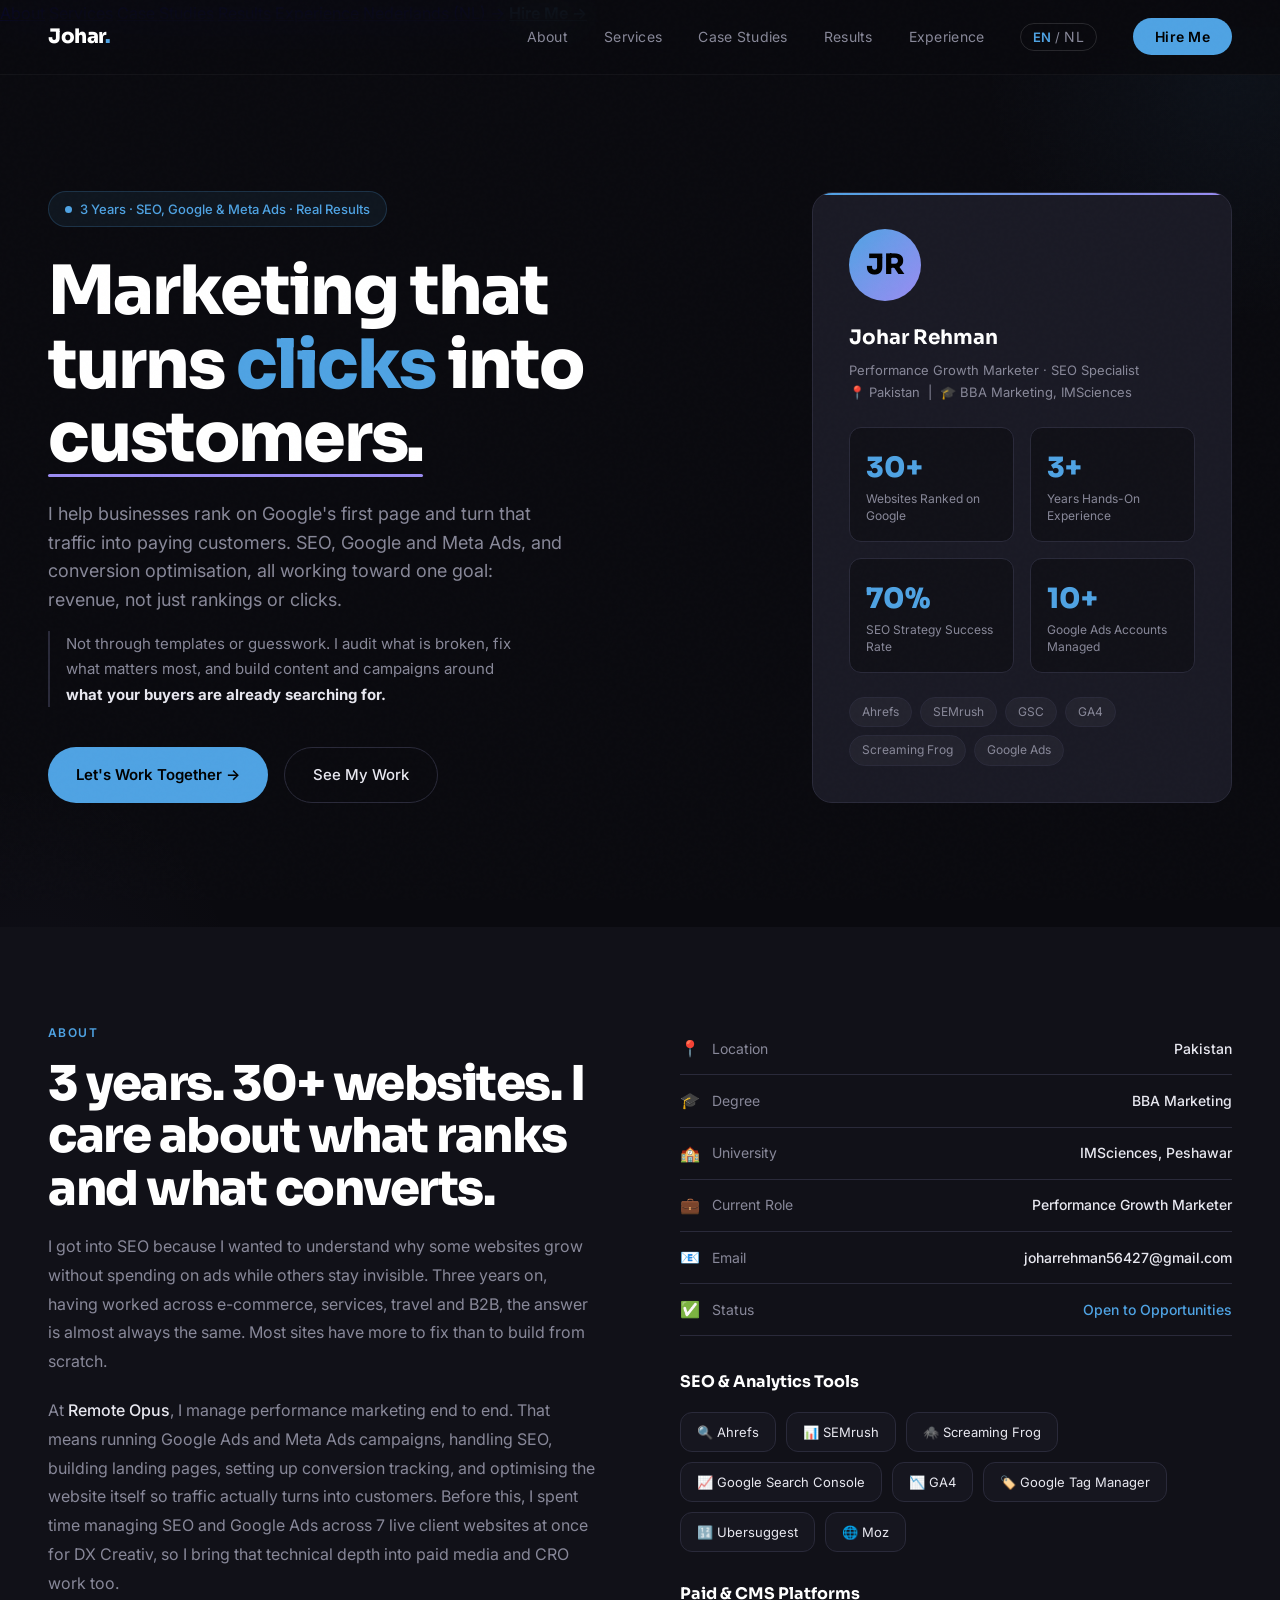
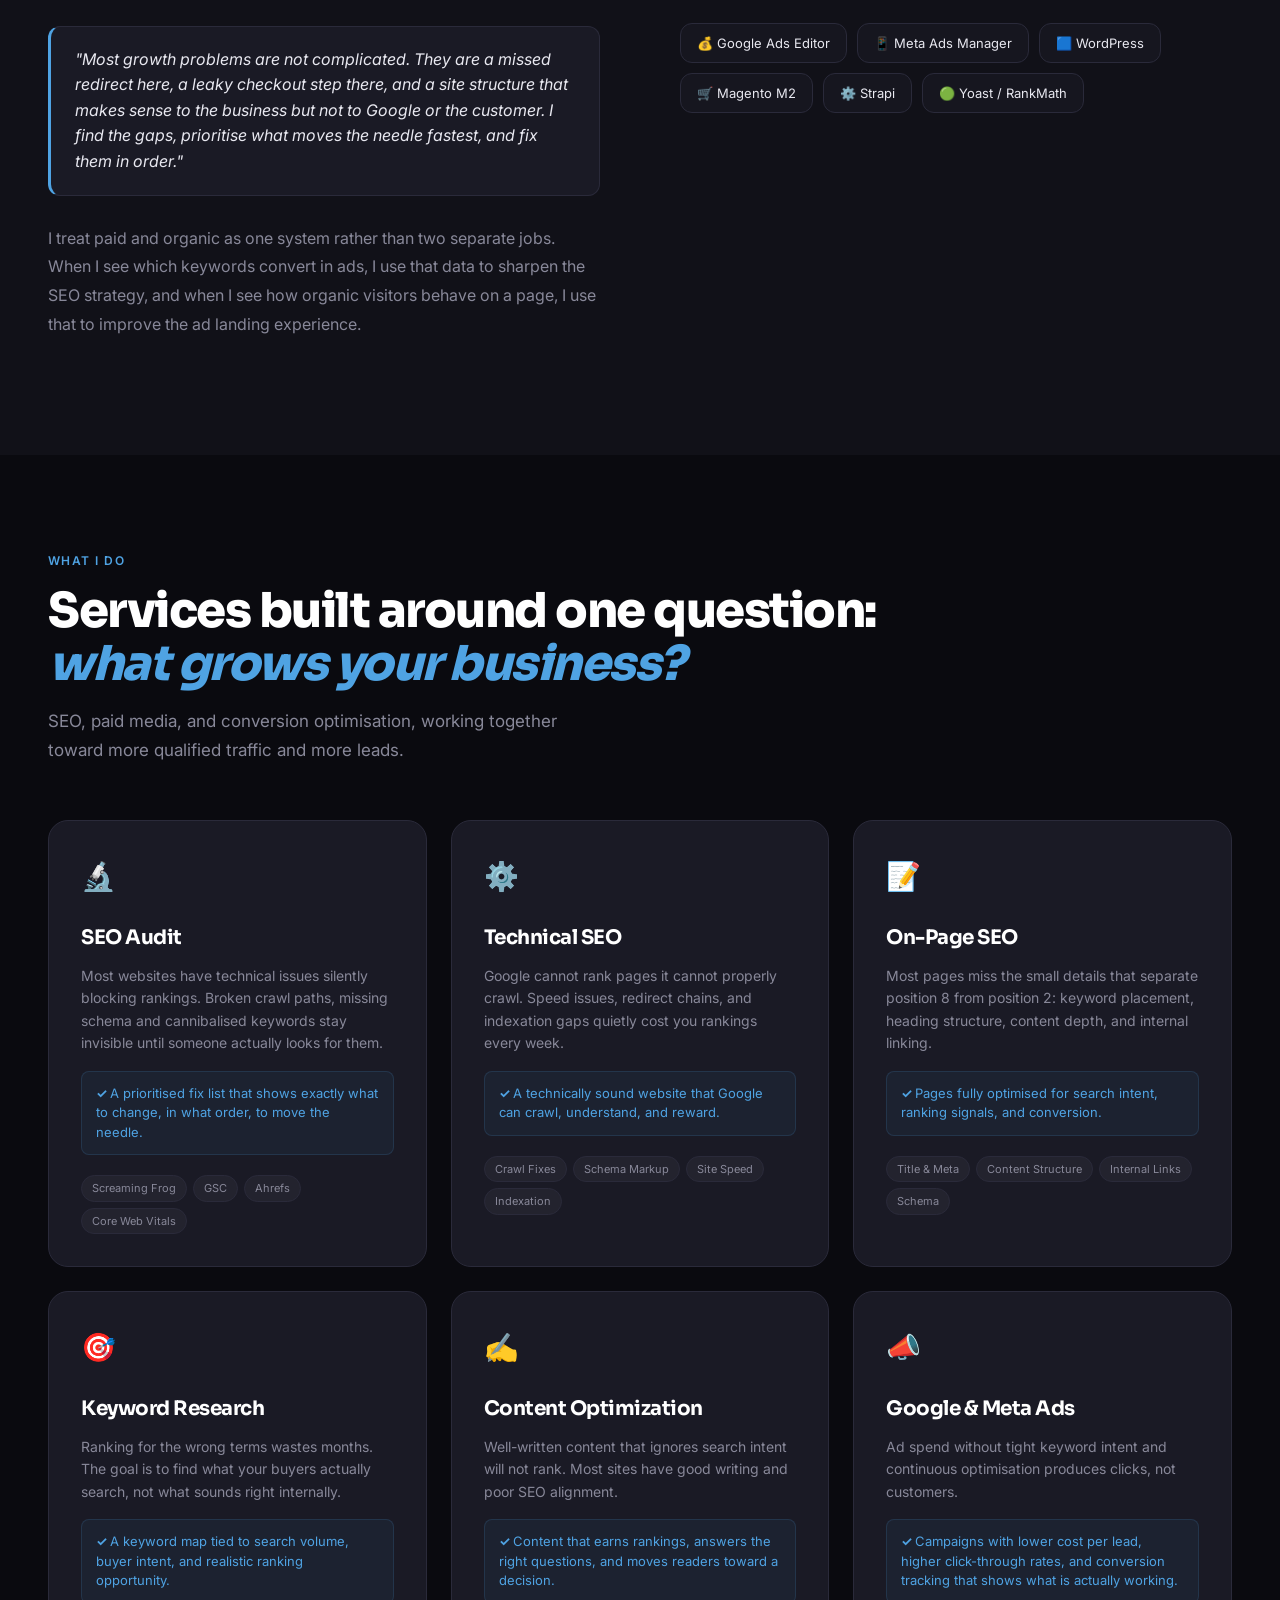
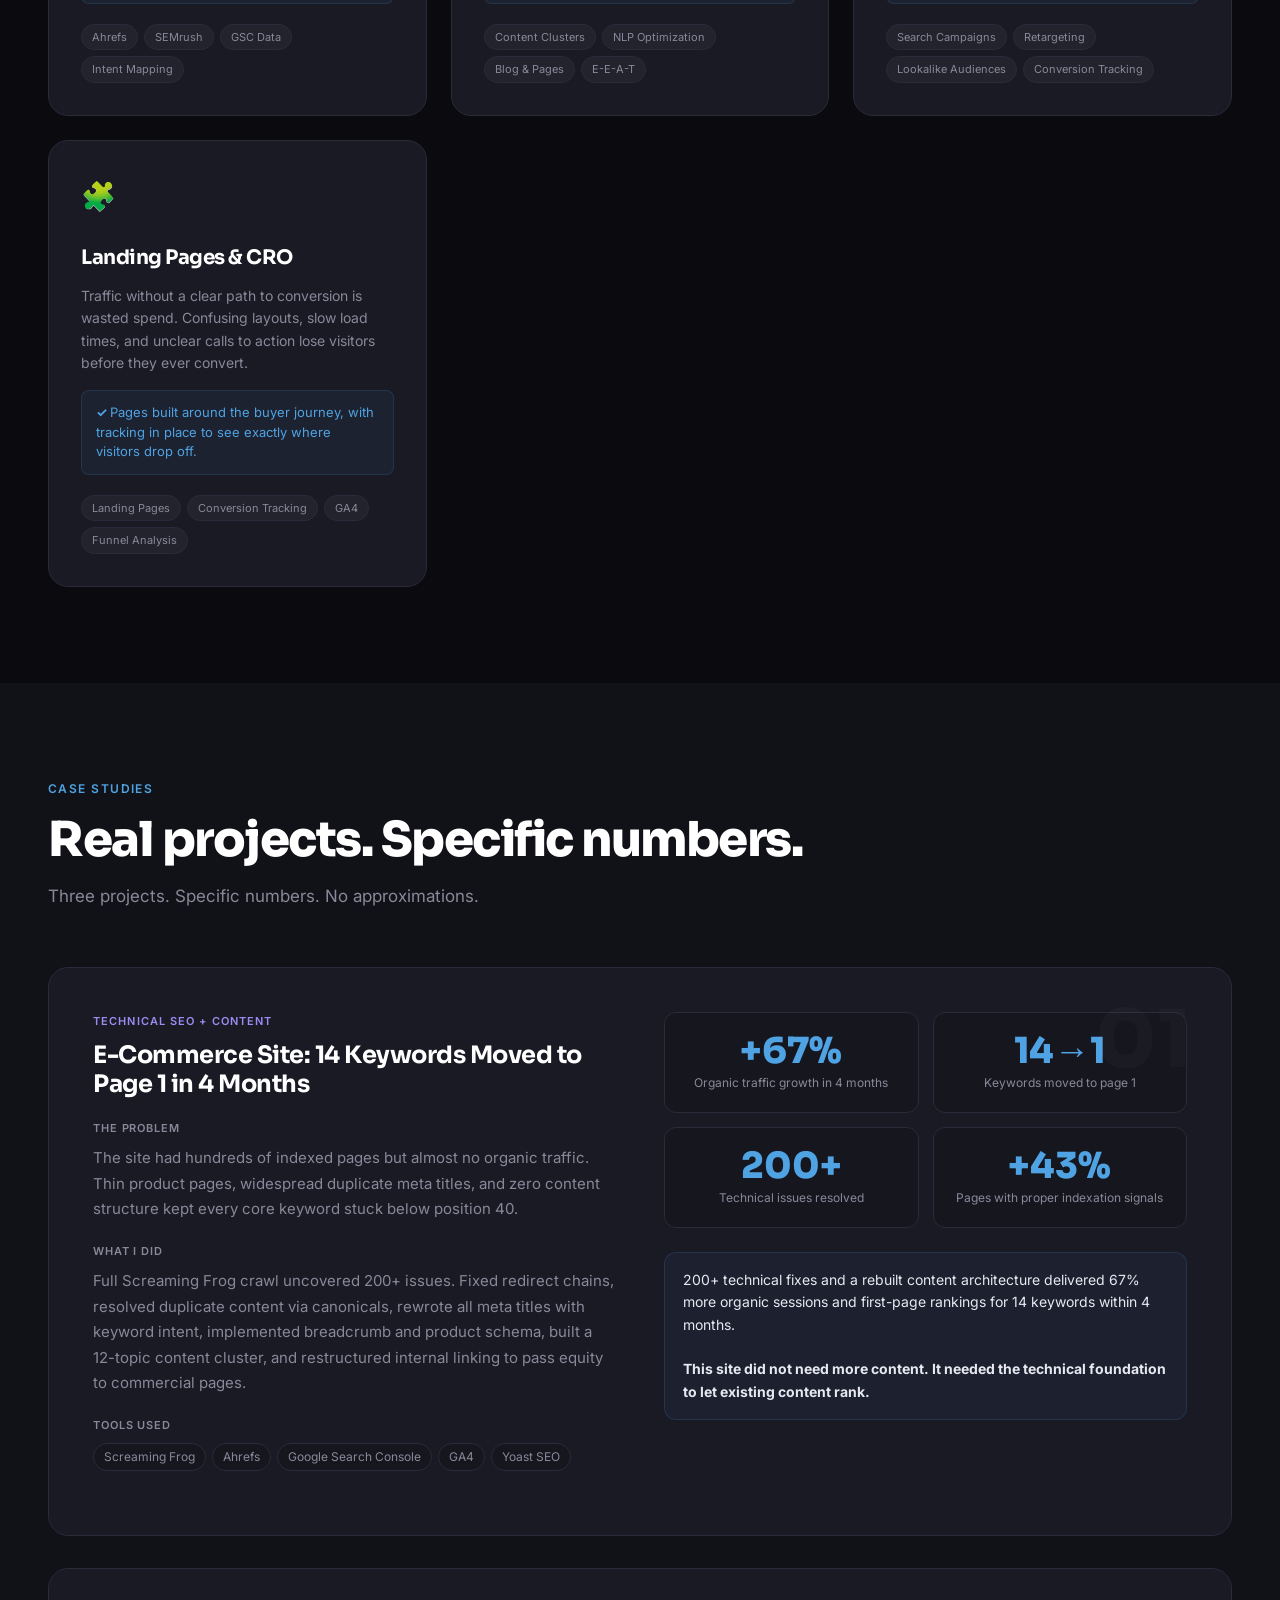
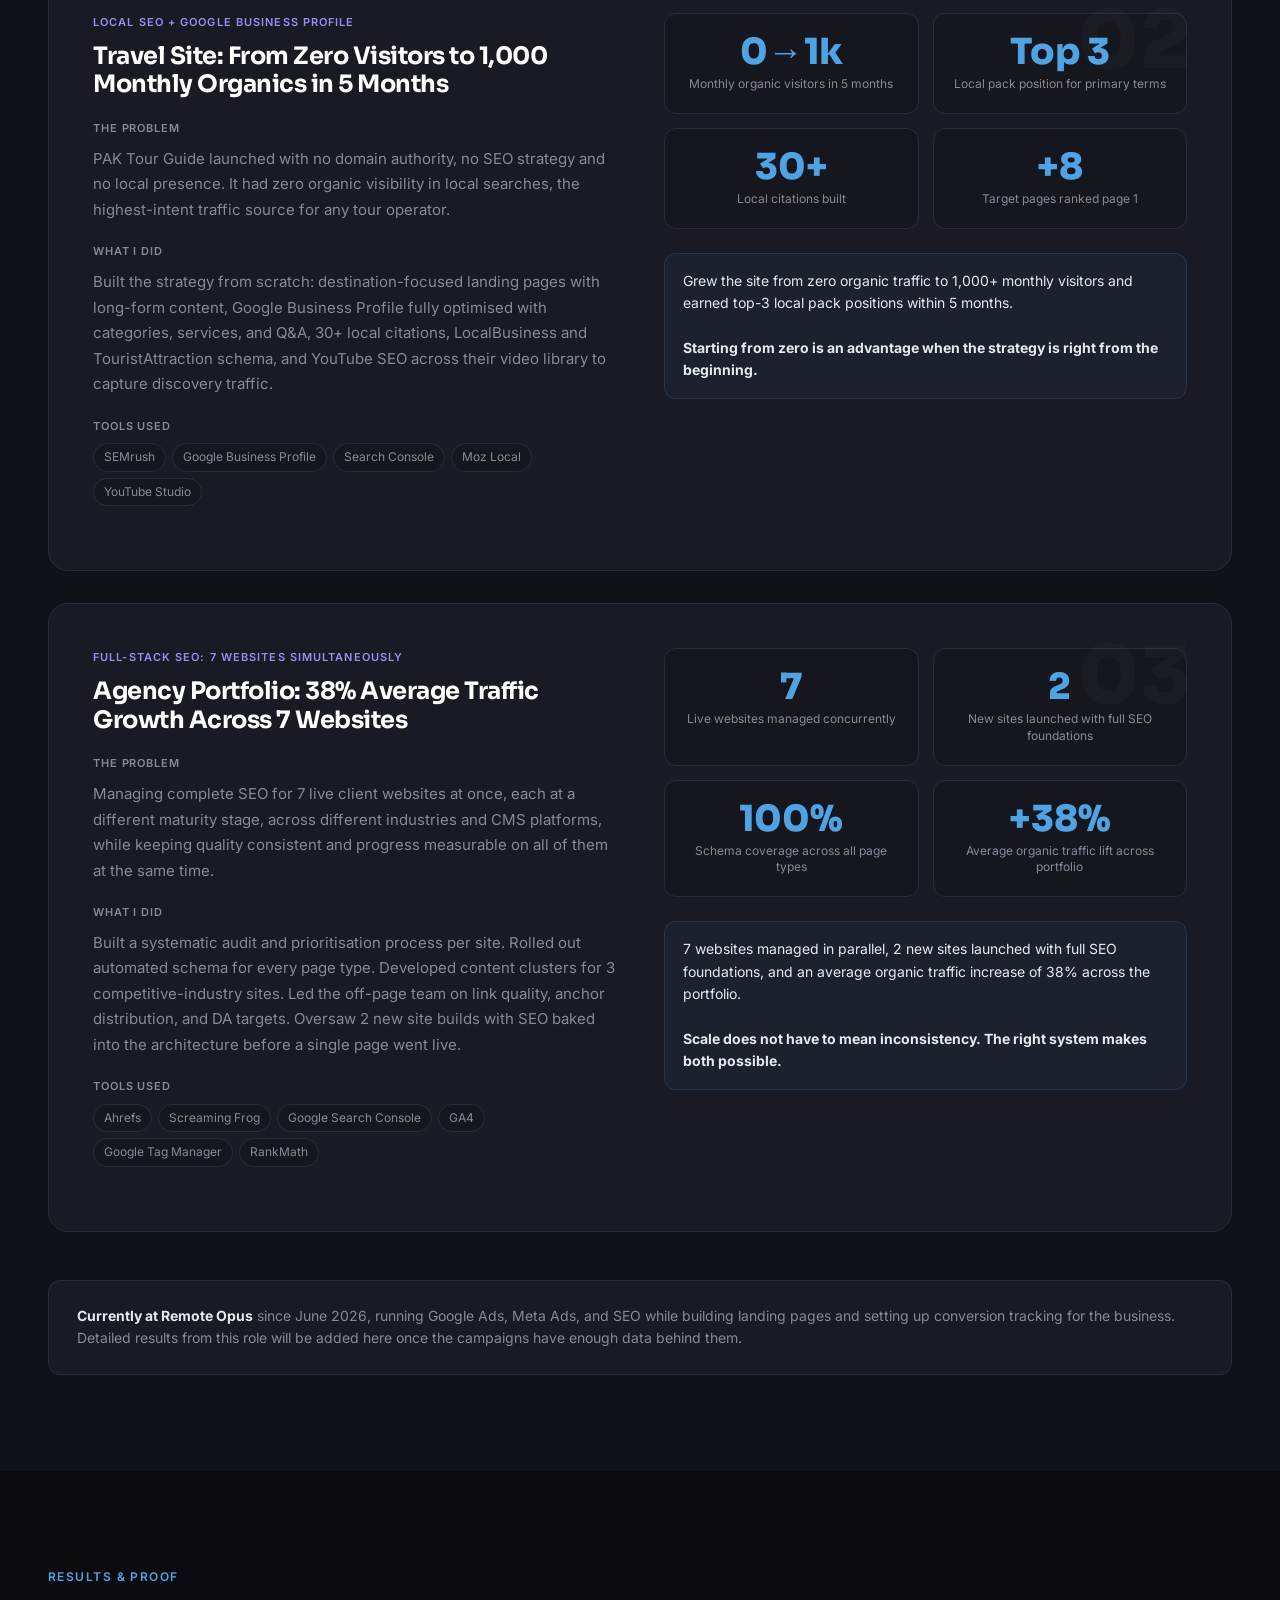
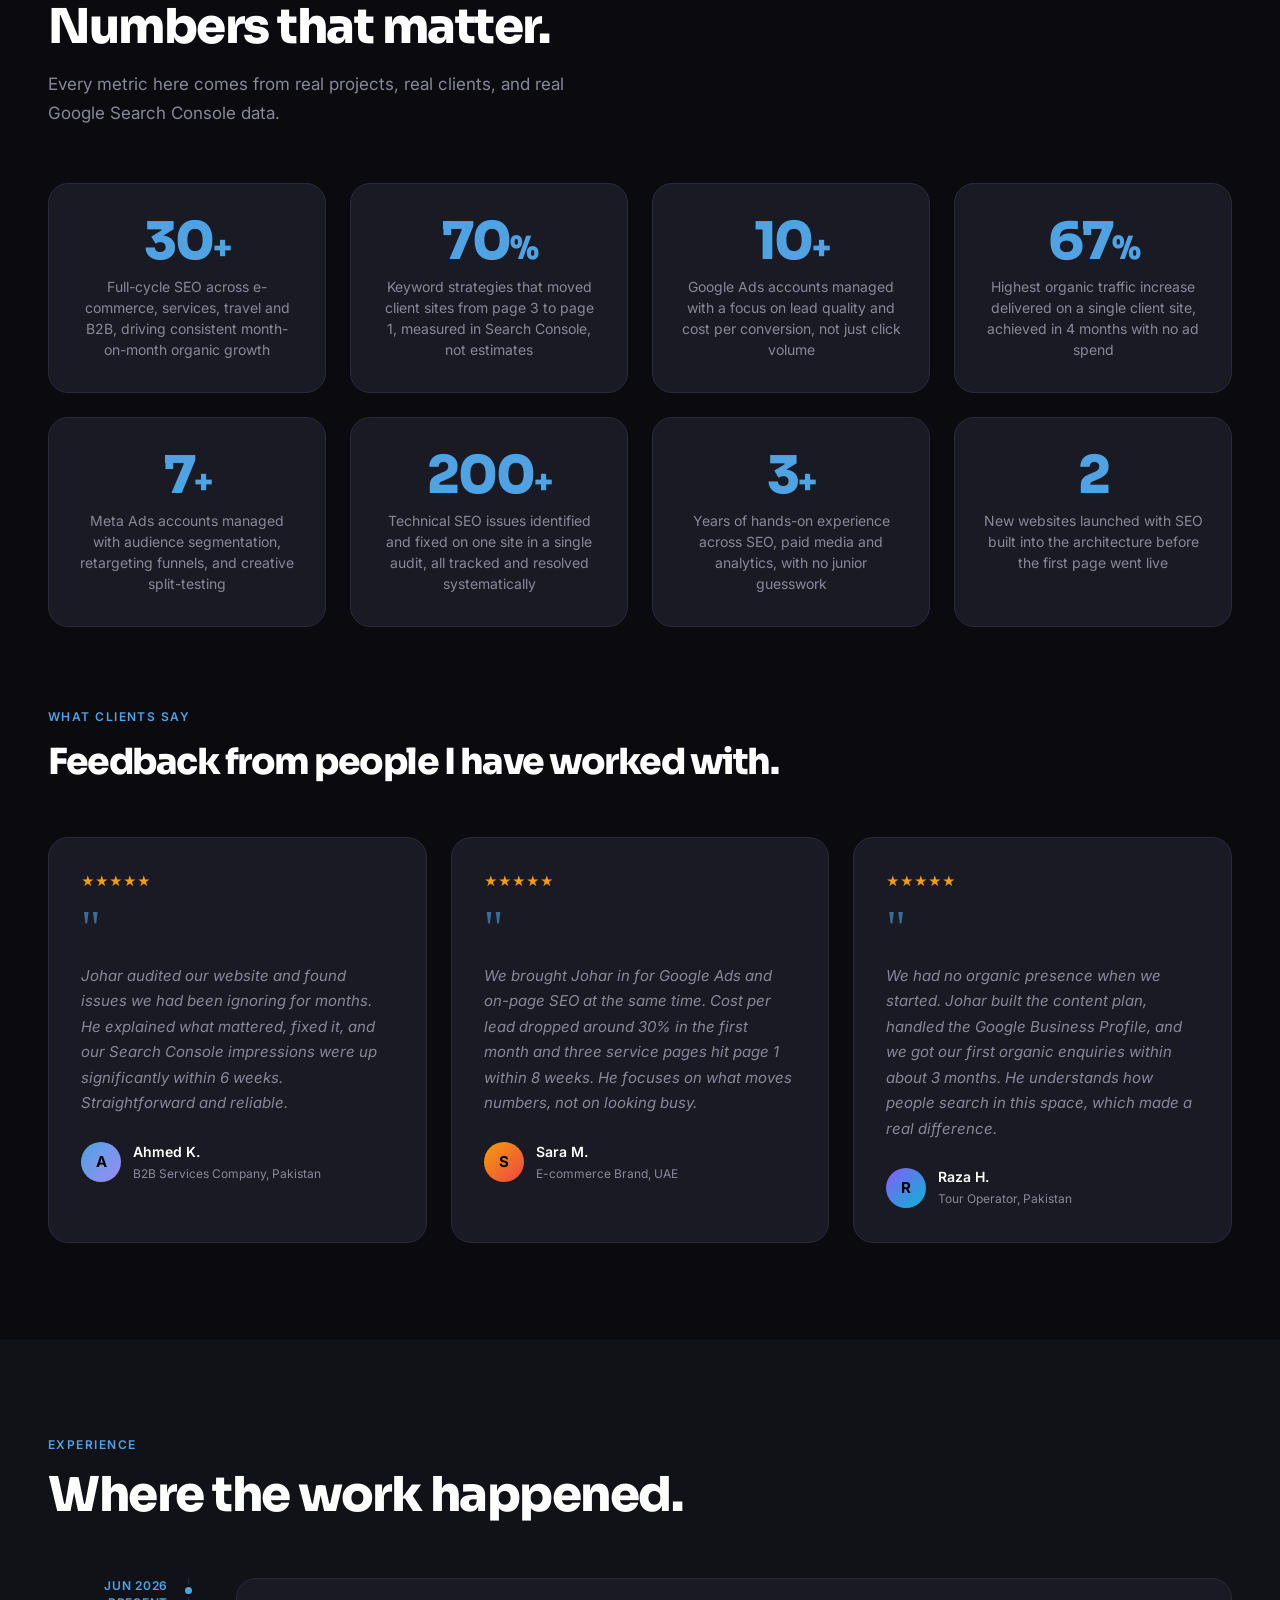
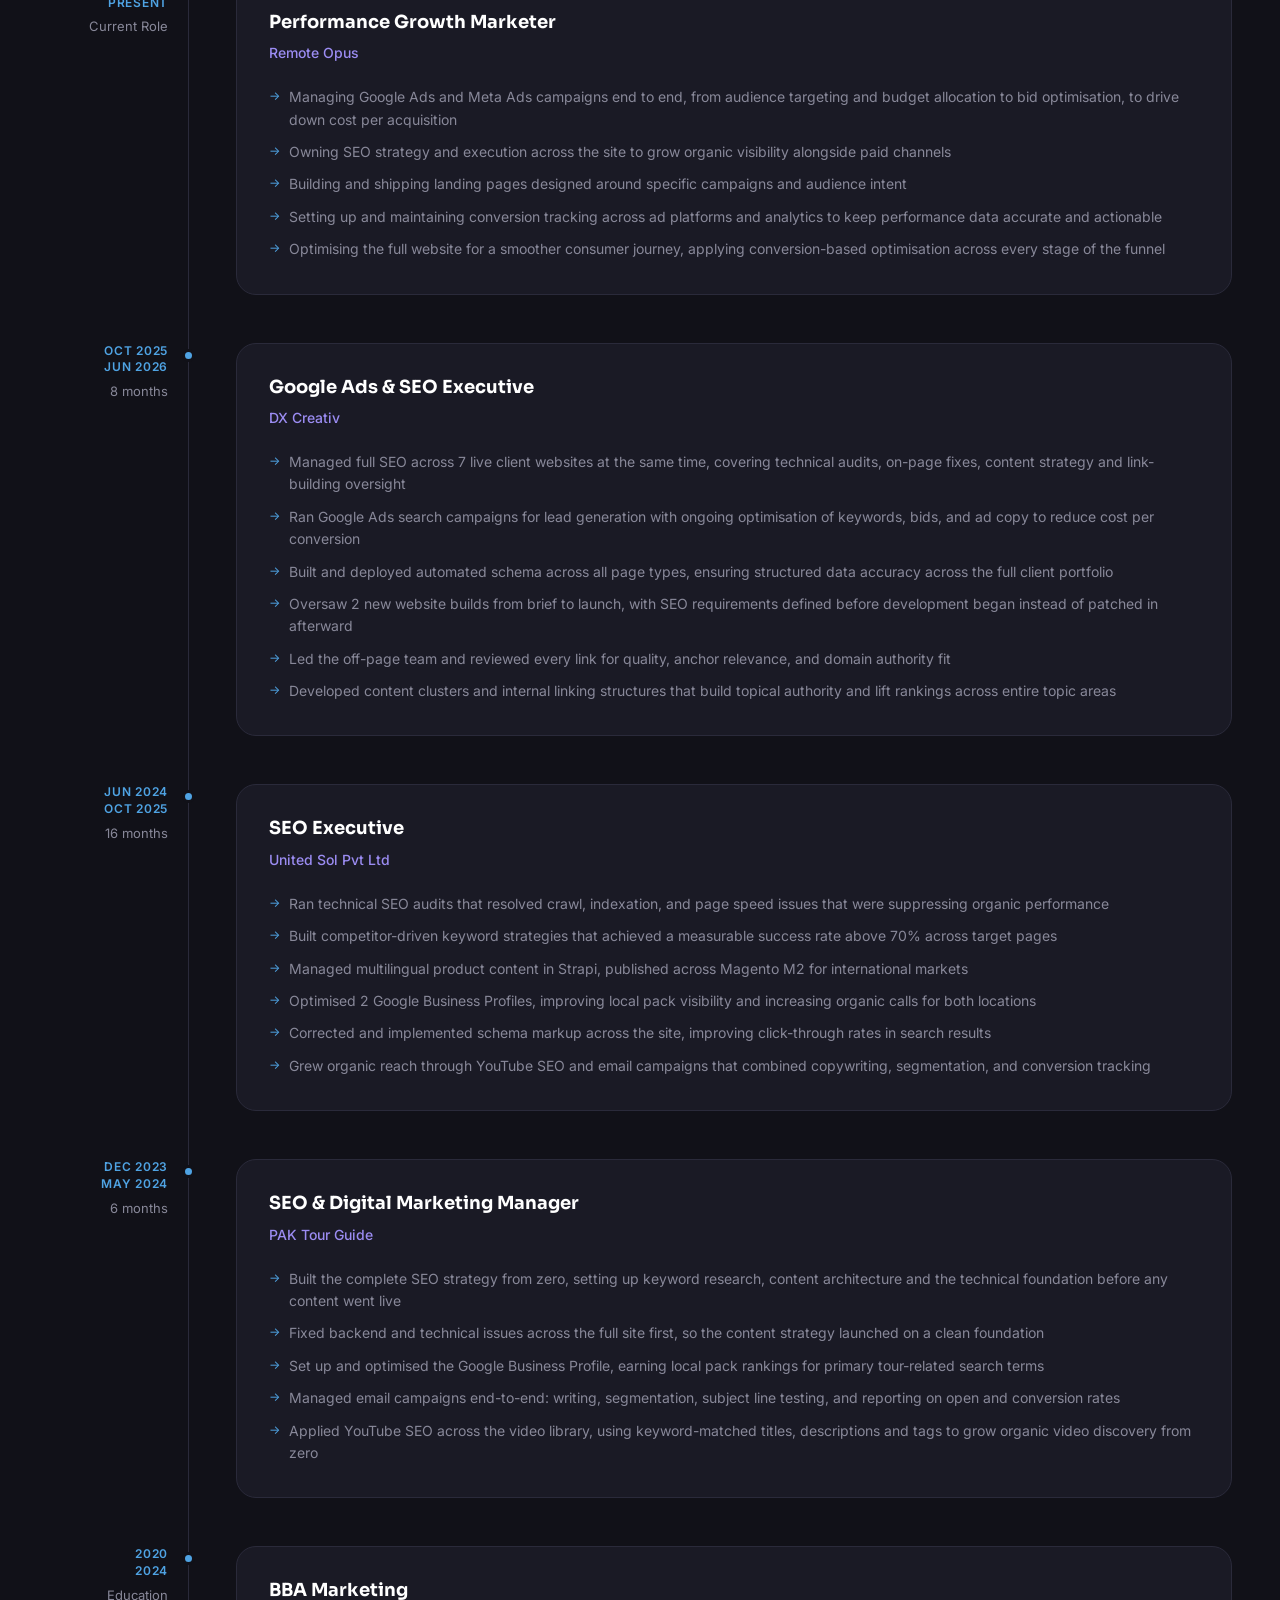
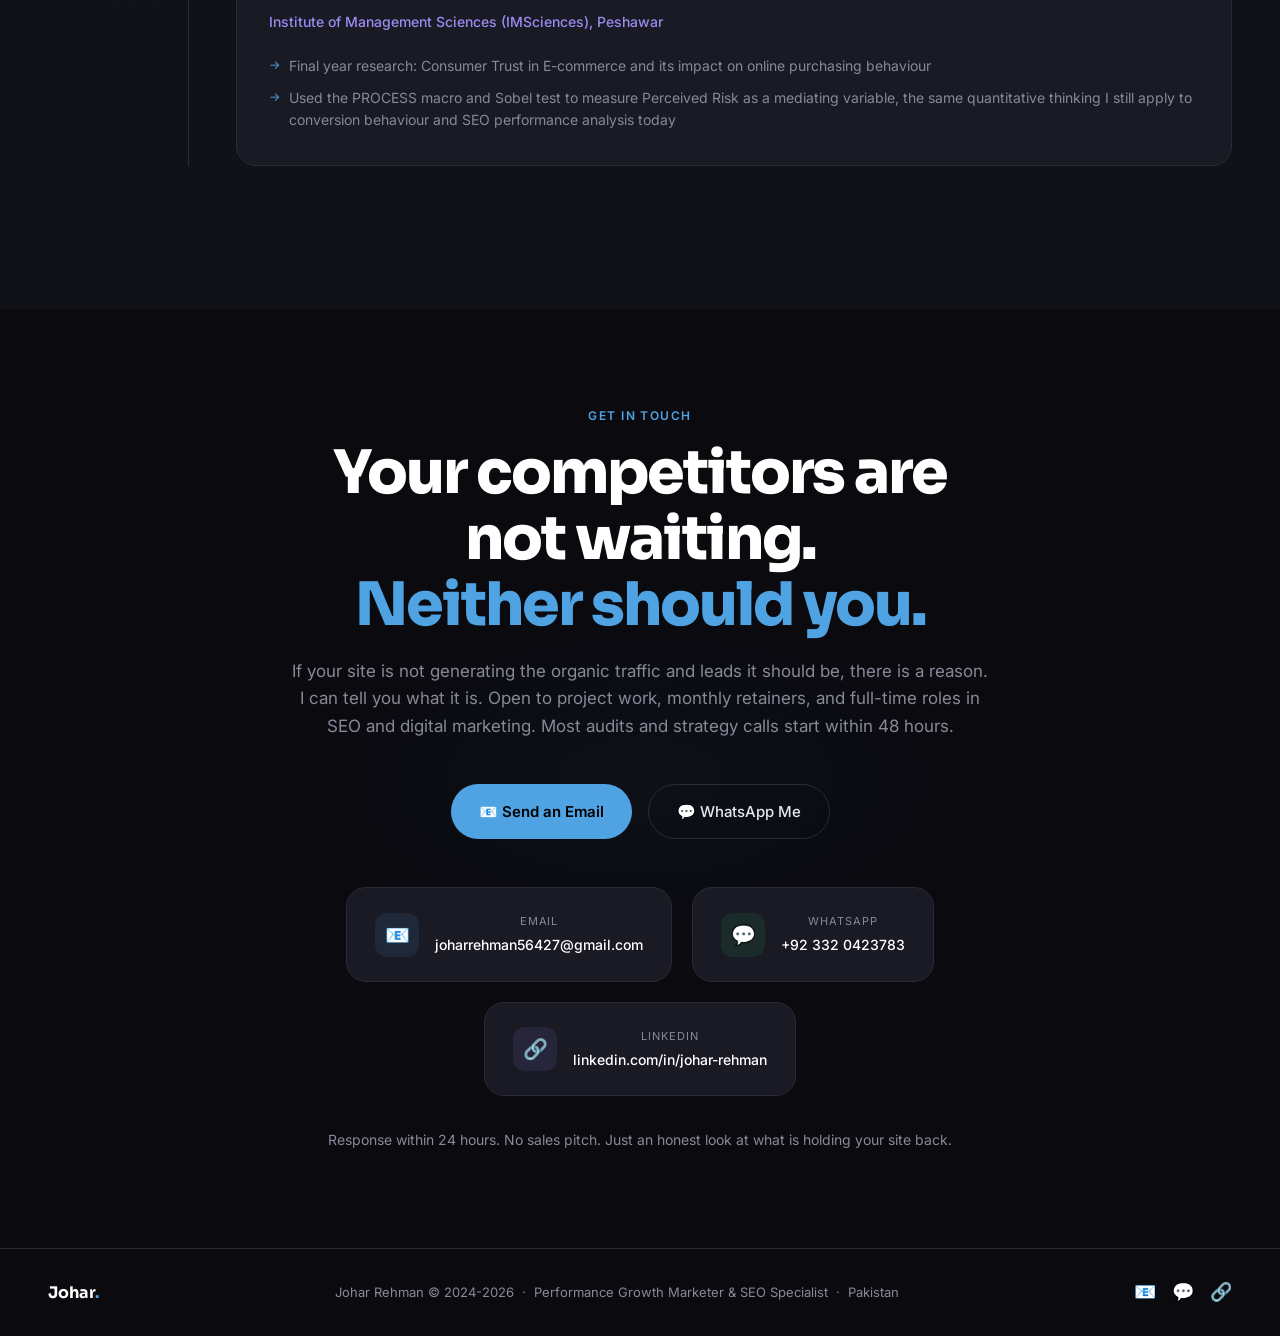
==== commit c02728cc: "Add visible EN/NL language switch to English homepage nav Adds an EN/NL switch to the homepage (desk" ====
--- a/index.html
+++ b/index.html
@@ -168,6 +168,11 @@
 
 .nav-cta:hover { transform: scale(1.04); background: #6db8ec !important; color: #000 !important; }
 
+.lang-switch { border: 1px solid rgba(255,255,255,0.12); border-radius: 100px; padding: 5px 12px; font-size: 13px; color: var(--muted); white-space: nowrap; }
+.lang-switch .on { color: var(--accent); font-weight: 600; }
+.lang-switch a { color: var(--muted); text-decoration: none; }
+.lang-switch a:hover { color: var(--white); }
+
 .hamburger { display: none; flex-direction: column; gap: 5px; cursor: pointer; }
 .hamburger span { width: 24px; height: 2px; background: var(--text); border-radius: 2px; transition: 0.3s; }
 
@@ -1105,6 +1110,9 @@
   .hero h1 { letter-spacing: -1px; }
 }
 </style>
+<link rel="icon" type="image/svg+xml" href="/portfolio/favicon.svg">
+<link rel="icon" type="image/png" sizes="144x144" href="/portfolio/favicon.png">
+<link rel="apple-touch-icon" href="/portfolio/favicon.png">
 </head>
 <body>
 
@@ -1117,6 +1125,7 @@
     <li><a href="#work">Case Studies</a></li>
     <li><a href="#proof">Results</a></li>
     <li><a href="#experience">Experience</a></li>
+    <li><span class="lang-switch"><span class="on">EN</span> / <a href="/portfolio/nl/">NL</a></span></li>
     <li><a href="#contact" class="nav-cta">Hire Me</a></li>
   </ul>
   <div class="hamburger" onclick="toggleMenu()">
@@ -1130,6 +1139,7 @@
   <a href="#work" onclick="toggleMenu()">Case Studies</a>
   <a href="#proof" onclick="toggleMenu()">Results</a>
   <a href="#experience" onclick="toggleMenu()">Experience</a>
+  <a href="/portfolio/nl/">Nederlands (NL) →</a>
   <a href="#contact" onclick="toggleMenu()" style="color: var(--accent); font-weight:600;">Hire Me →</a>
 </div>
 
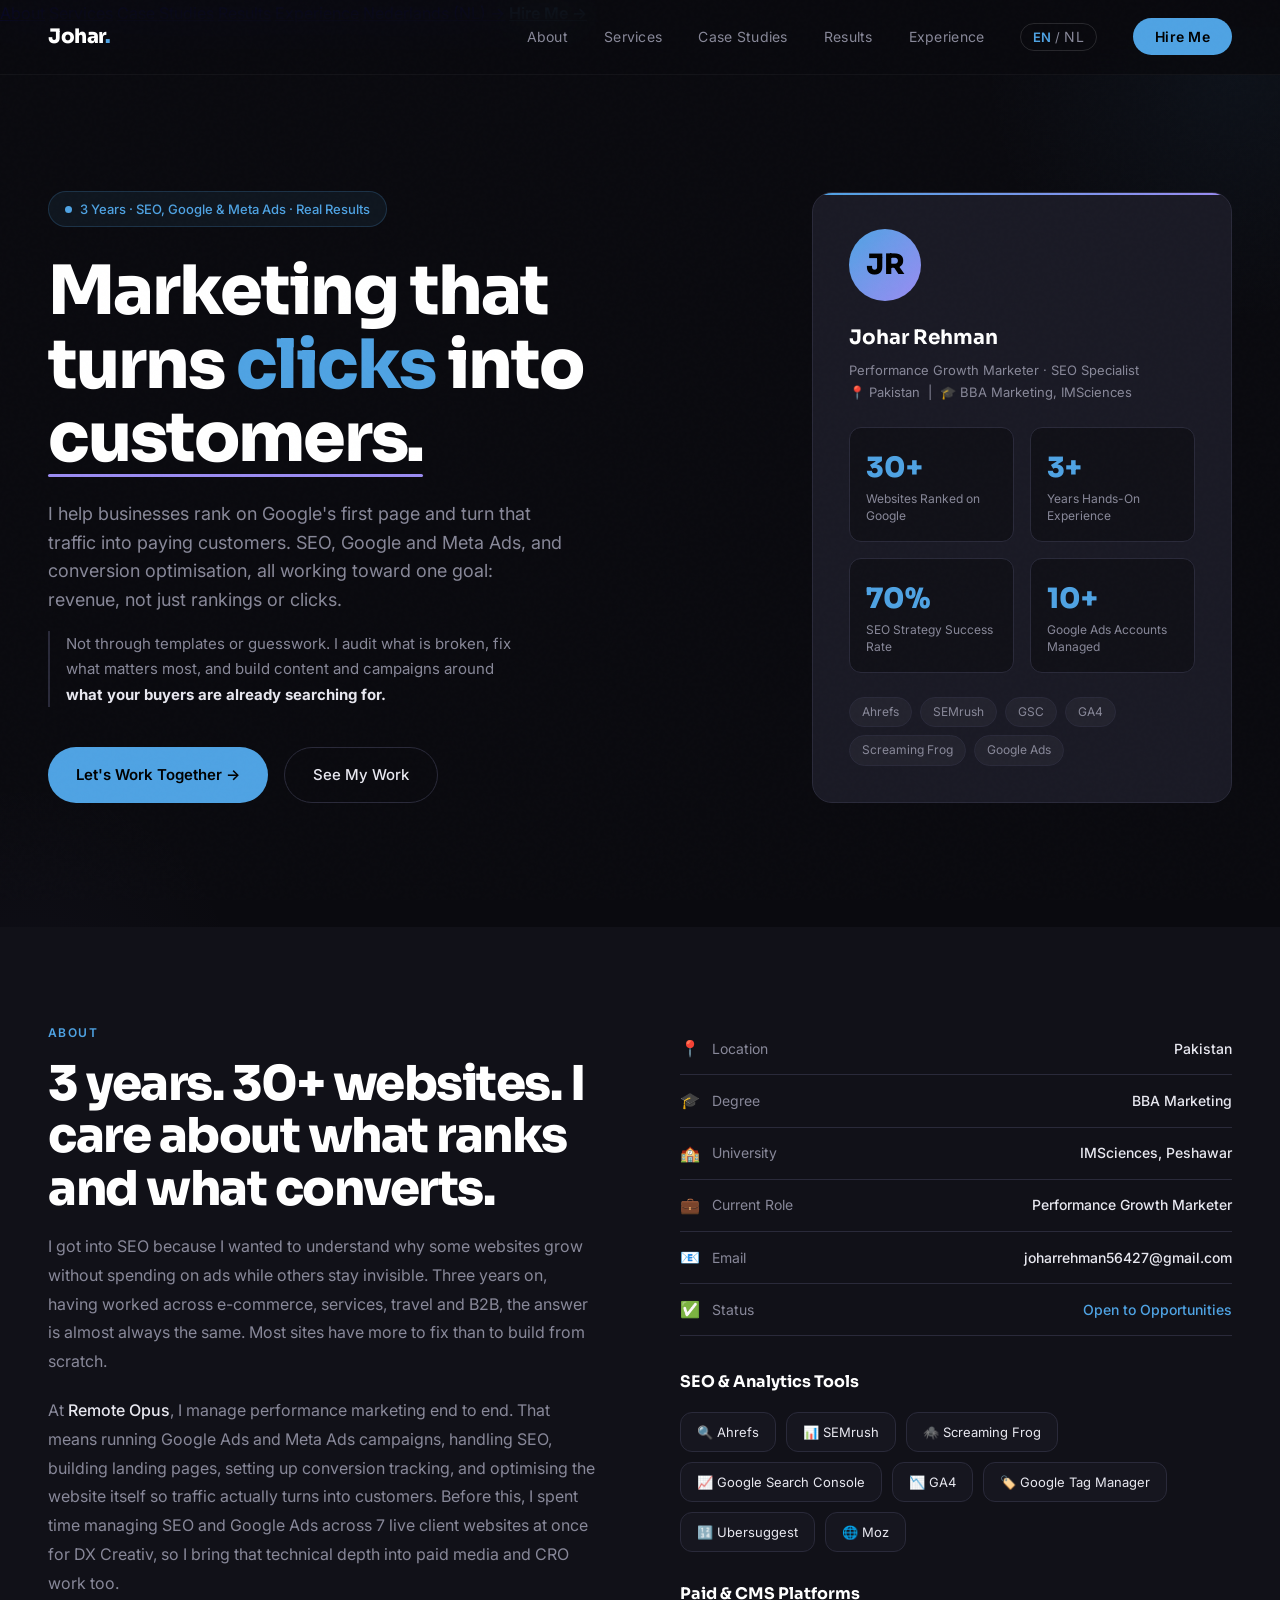
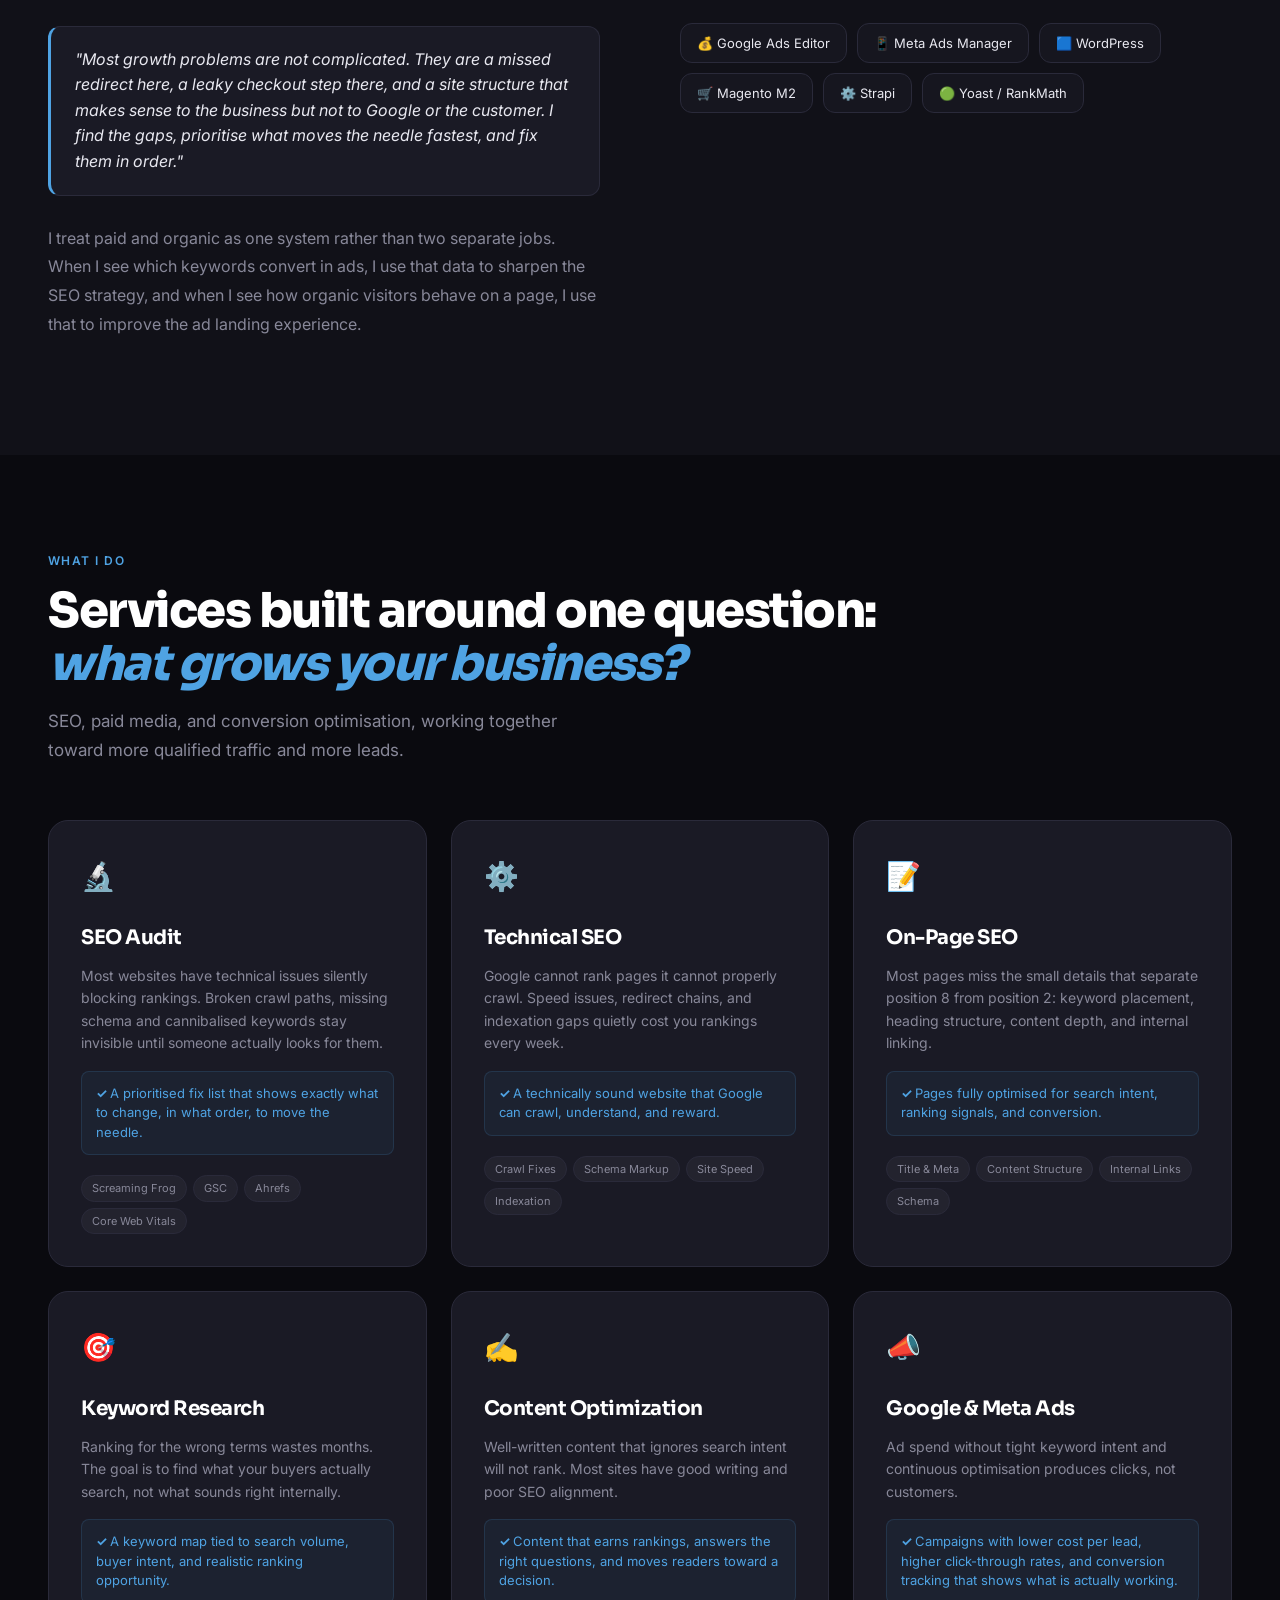
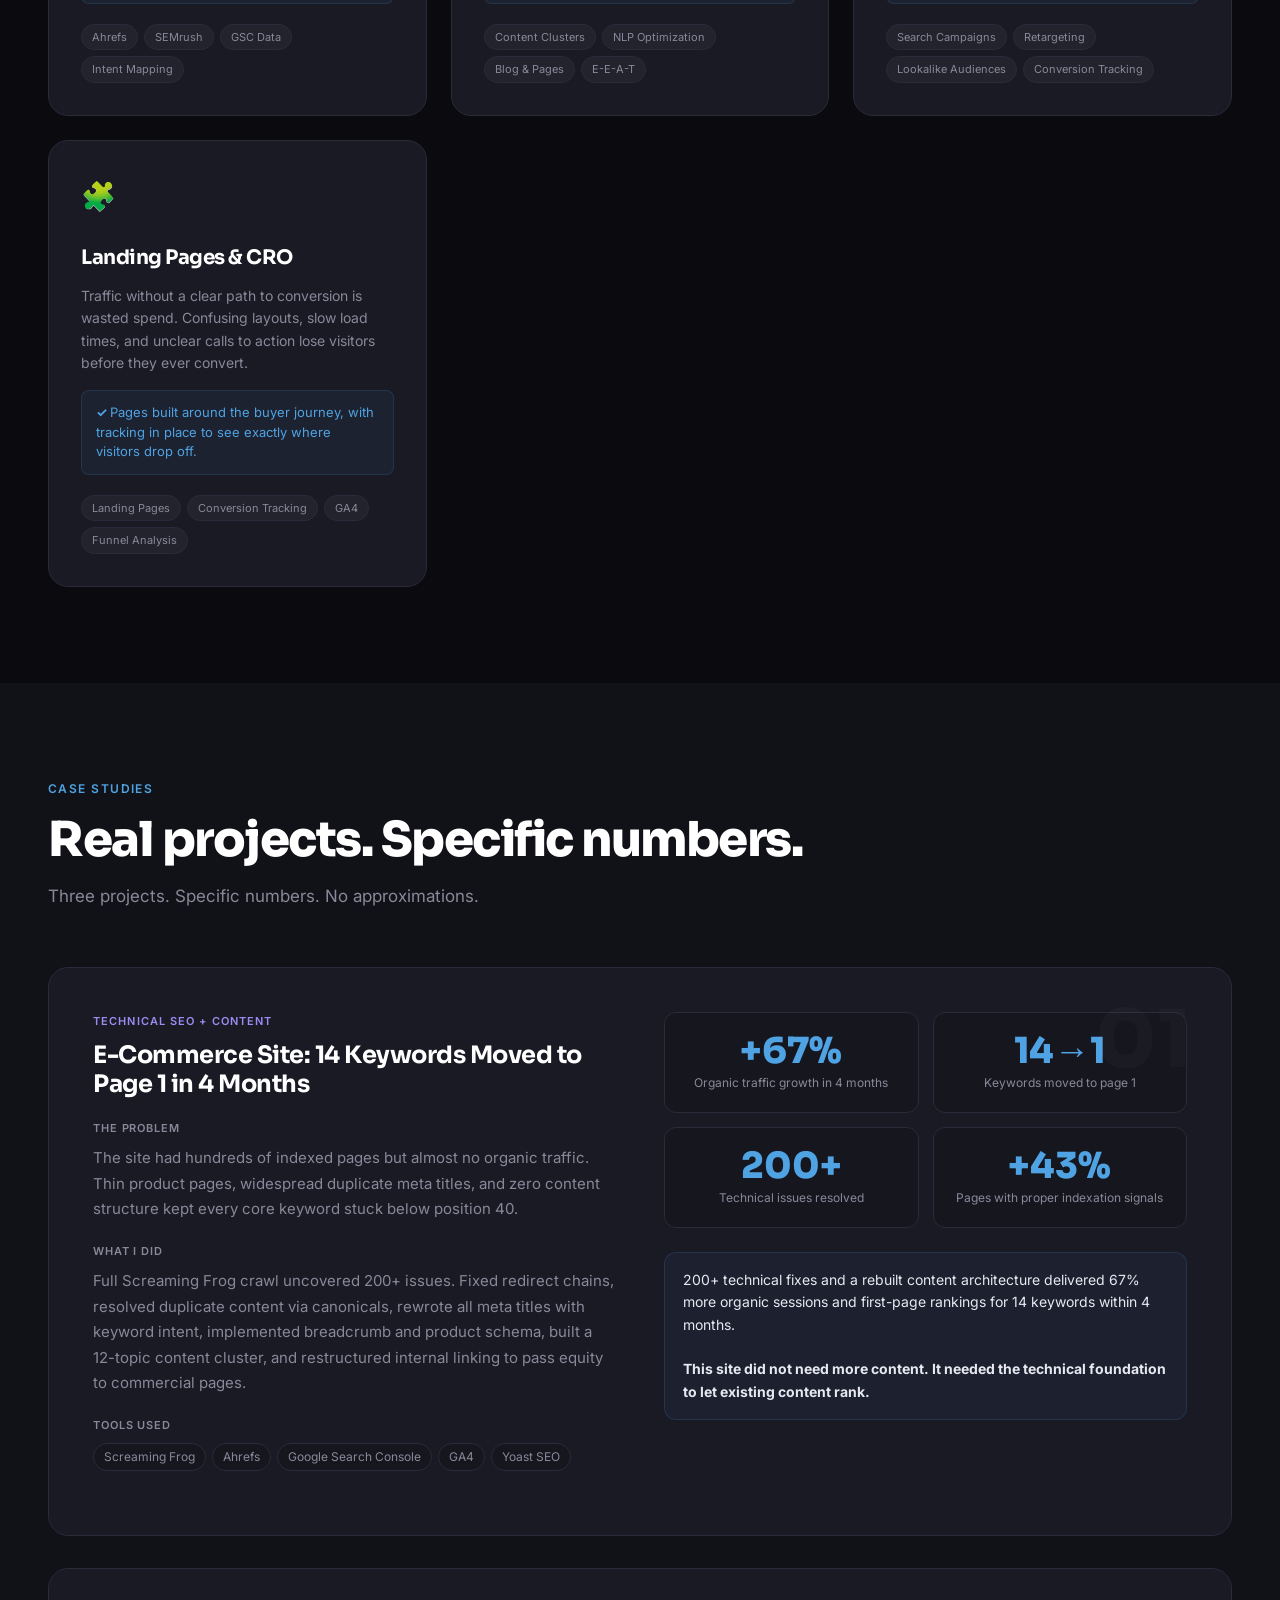
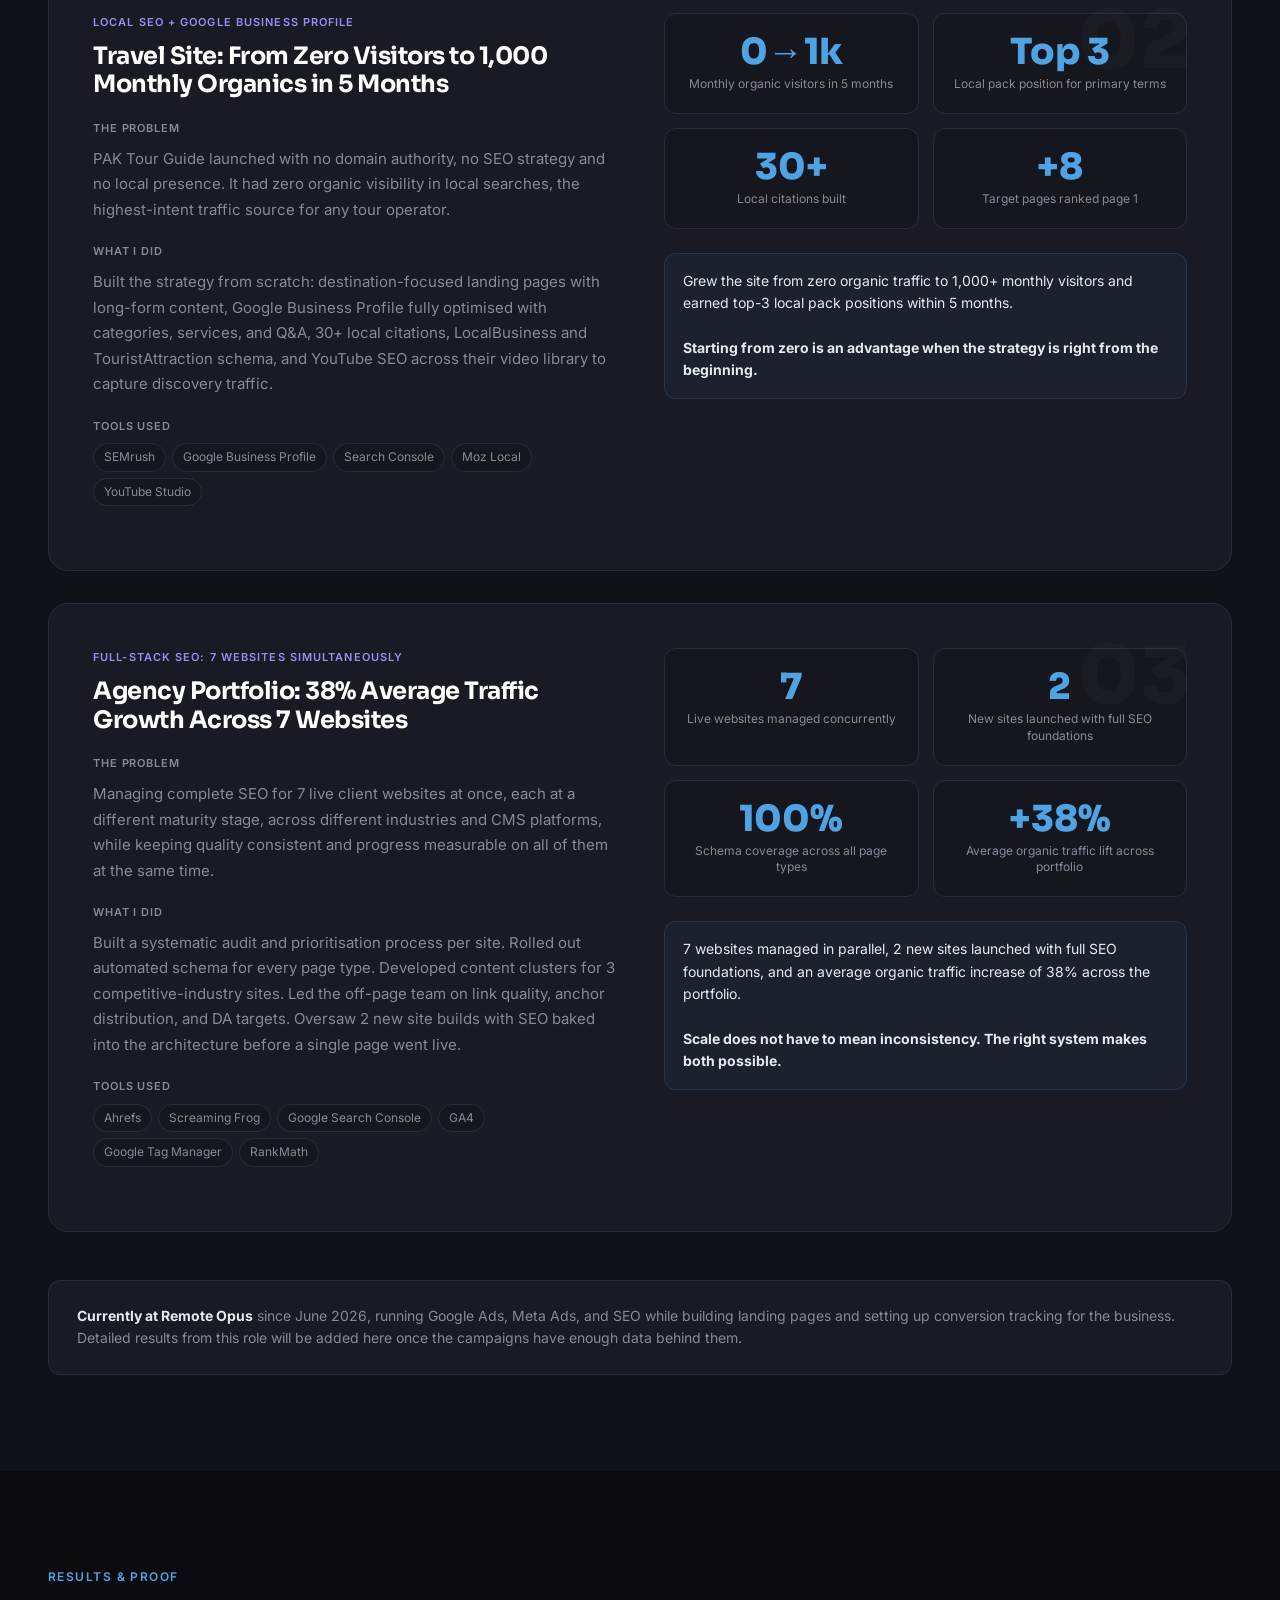
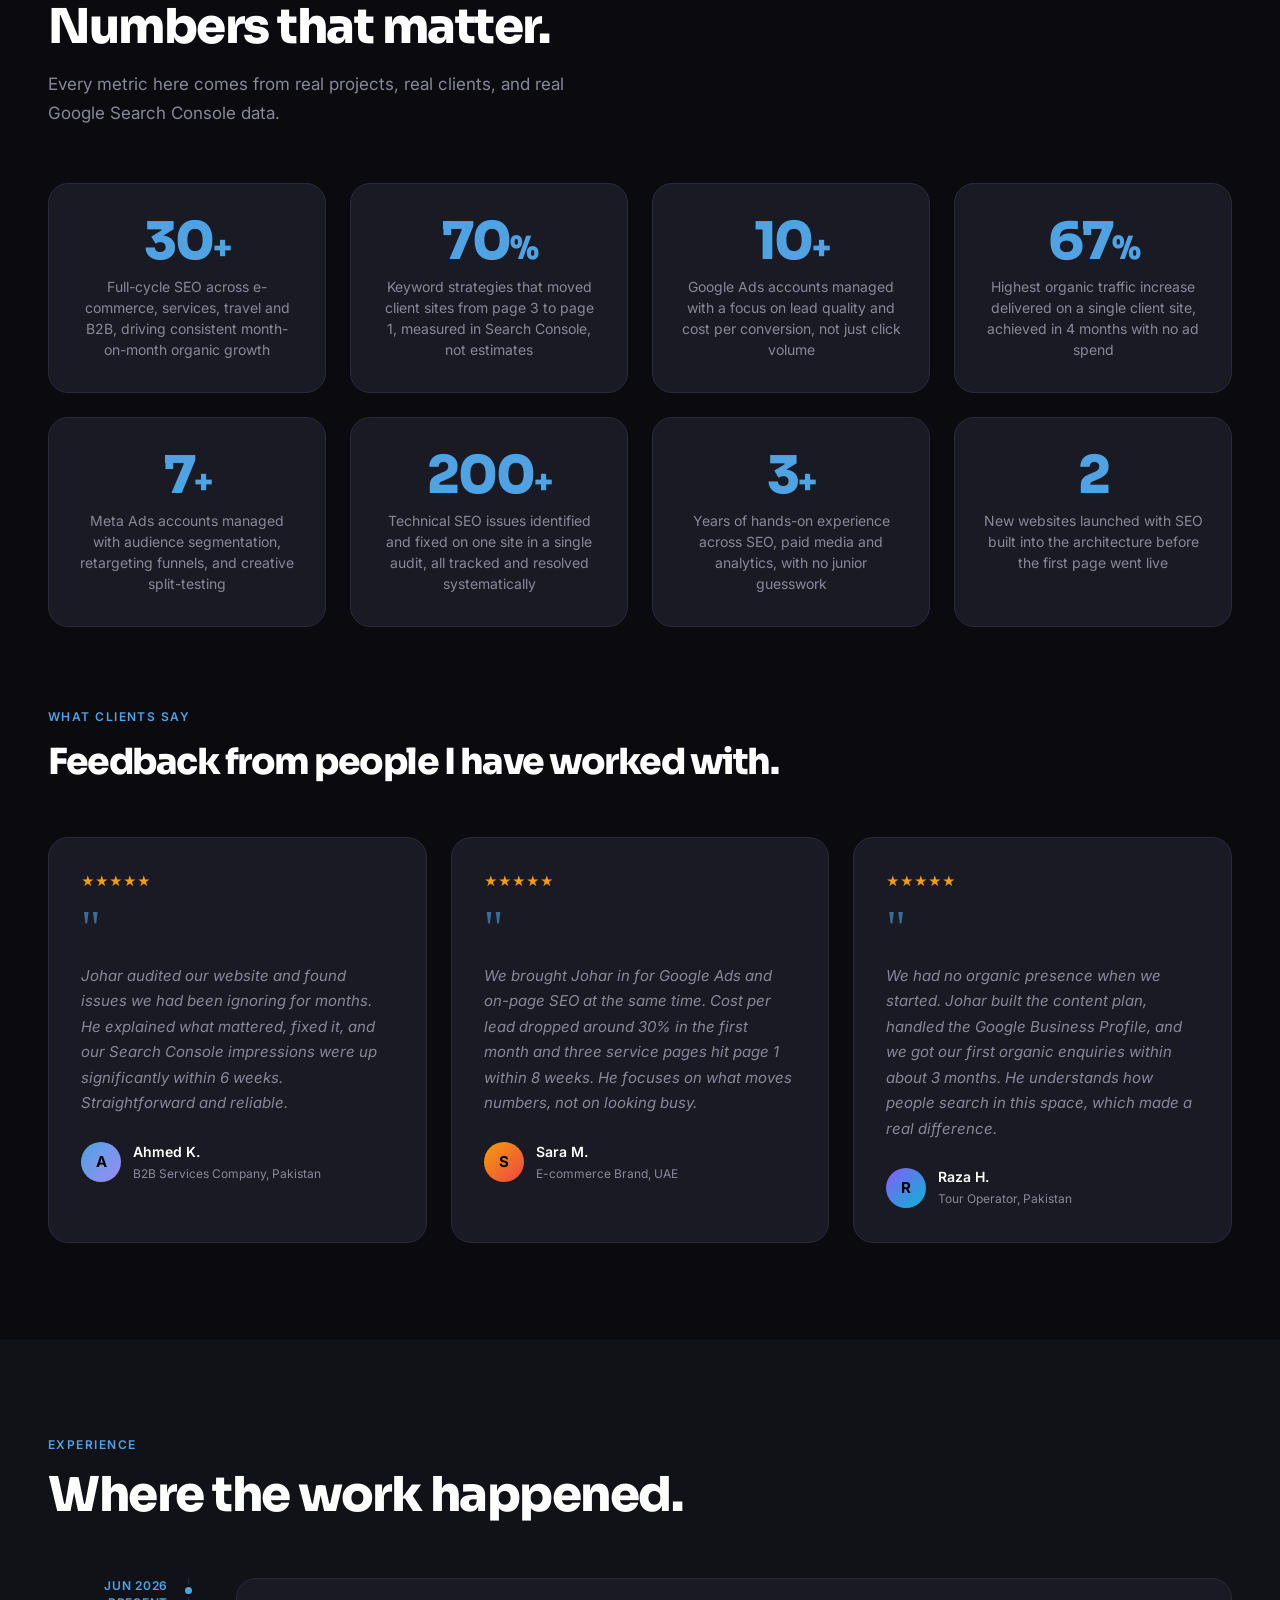
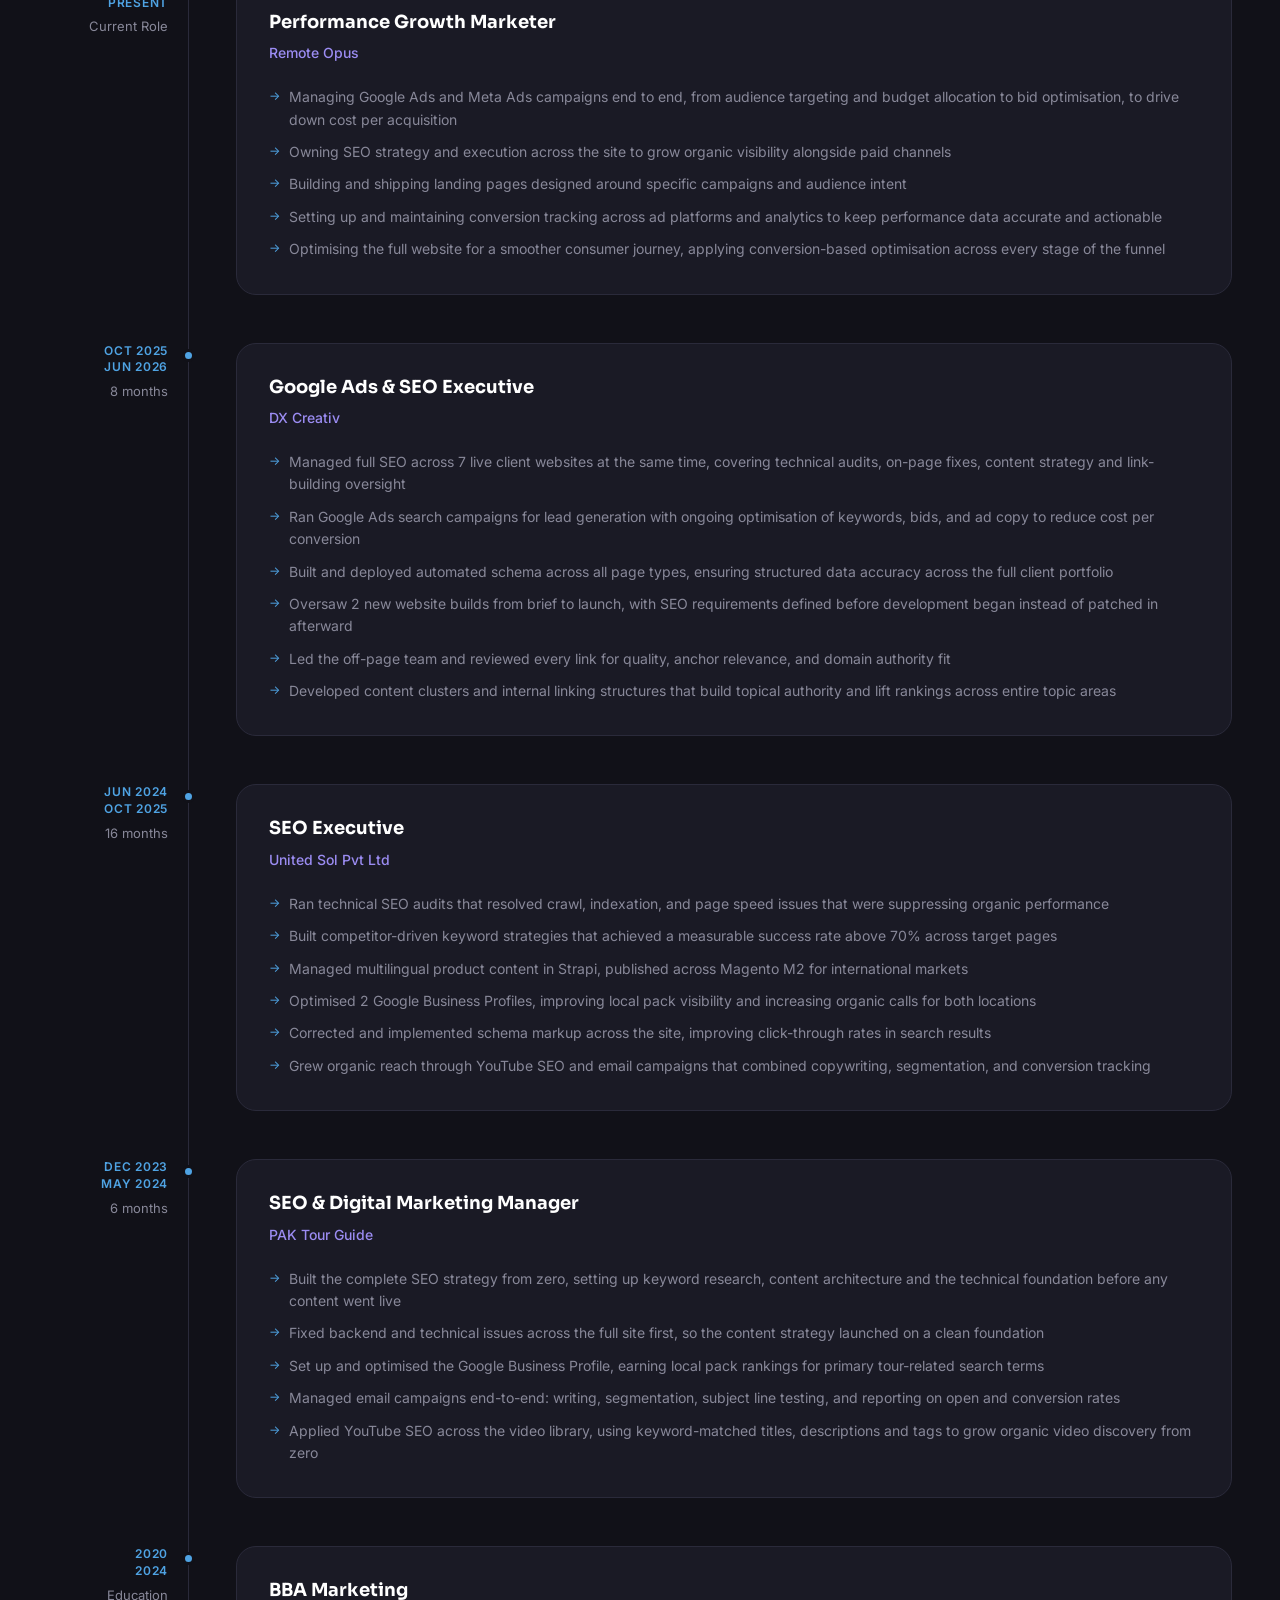
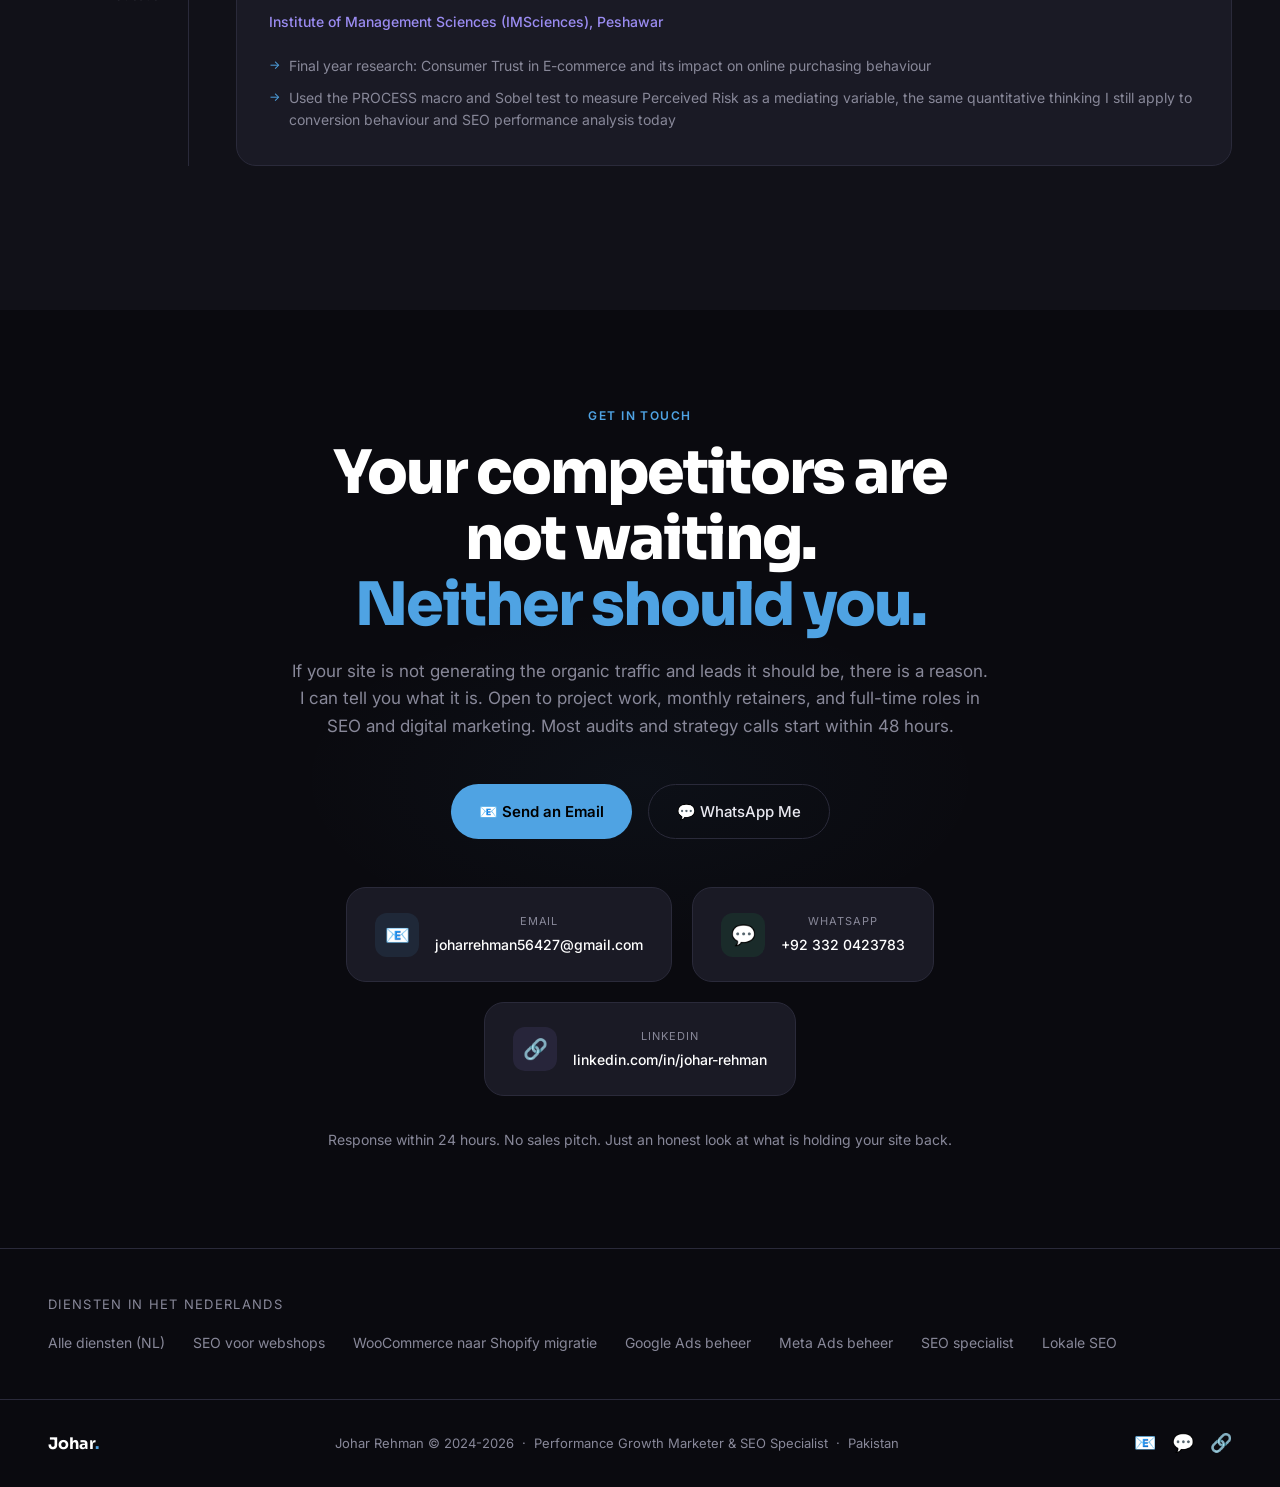
==== commit 384b9661: "Add internal links from English homepage to Dutch pages The homepage nav was all same-page anchors, " ====
--- a/index.html
+++ b/index.html
@@ -1048,6 +1048,13 @@
 
 .footer-logo span { color: var(--accent); }
 
+.nl-links { padding: 44px 48px; border-top: 1px solid var(--border); }
+.nl-links .nl-inner { max-width: 1200px; margin: 0 auto; }
+.nl-links .nl-label { font-size: 13px; letter-spacing: 0.1em; text-transform: uppercase; color: var(--muted); margin-bottom: 16px; }
+.nl-links .nl-row { display: flex; flex-wrap: wrap; gap: 12px 28px; }
+.nl-links a { color: var(--muted); text-decoration: none; font-size: 14px; }
+.nl-links a:hover { color: var(--accent); }
+
 /* ─── ANIMATIONS ─── */
 .fade-up {
   opacity: 0;
@@ -1763,6 +1770,21 @@
 </section>
 
 <!-- FOOTER -->
+<section class="nl-links">
+  <div class="nl-inner">
+    <div class="nl-label">Diensten in het Nederlands</div>
+    <div class="nl-row">
+      <a href="/portfolio/nl/">Alle diensten (NL)</a>
+      <a href="/portfolio/nl/seo-voor-webshops/">SEO voor webshops</a>
+      <a href="/portfolio/nl/woocommerce-naar-shopify/">WooCommerce naar Shopify migratie</a>
+      <a href="/portfolio/nl/google-ads/">Google Ads beheer</a>
+      <a href="/portfolio/nl/meta-ads/">Meta Ads beheer</a>
+      <a href="/portfolio/nl/seo-specialist/">SEO specialist</a>
+      <a href="/portfolio/nl/lokale-seo/">Lokale SEO</a>
+    </div>
+  </div>
+</section>
+
 <footer>
   <div class="footer-logo">Johar<span>.</span></div>
   <div>Johar Rehman © 2024-2026 &nbsp;·&nbsp; Performance Growth Marketer & SEO Specialist &nbsp;·&nbsp; Pakistan</div>
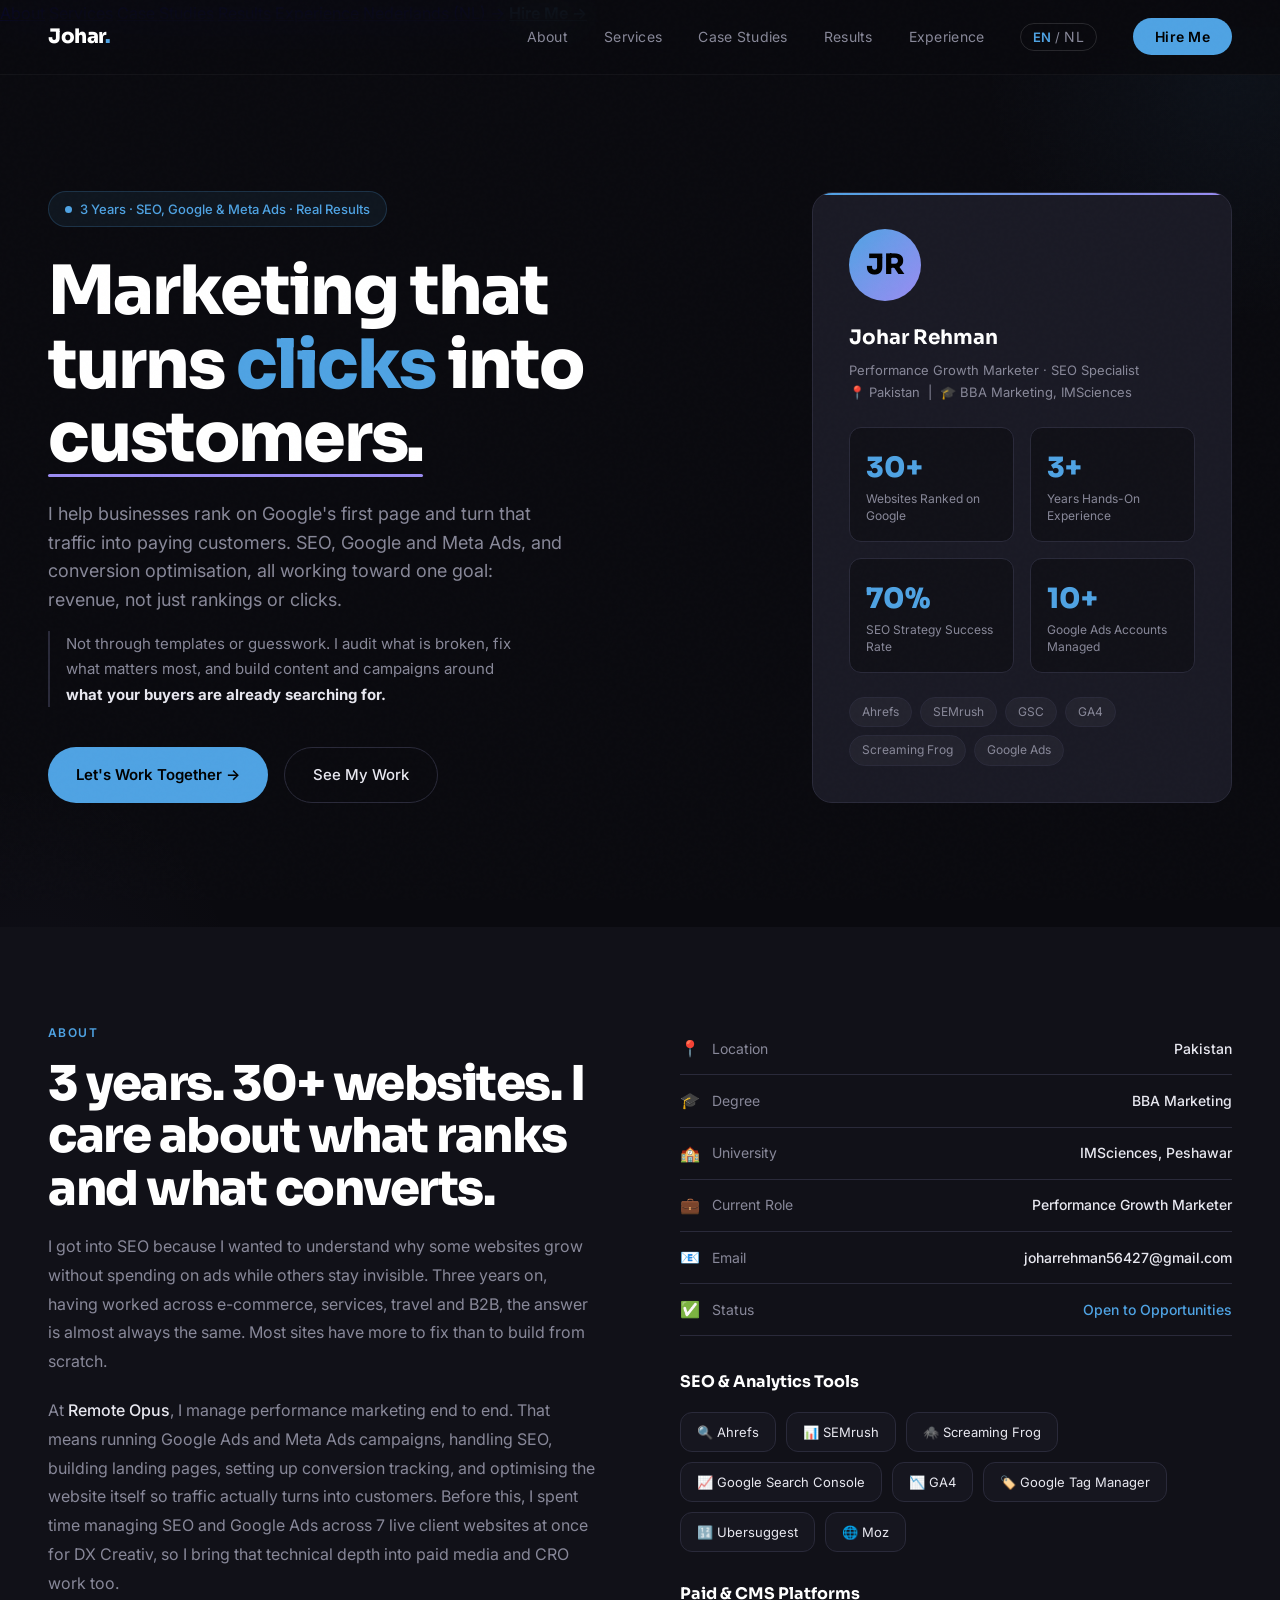
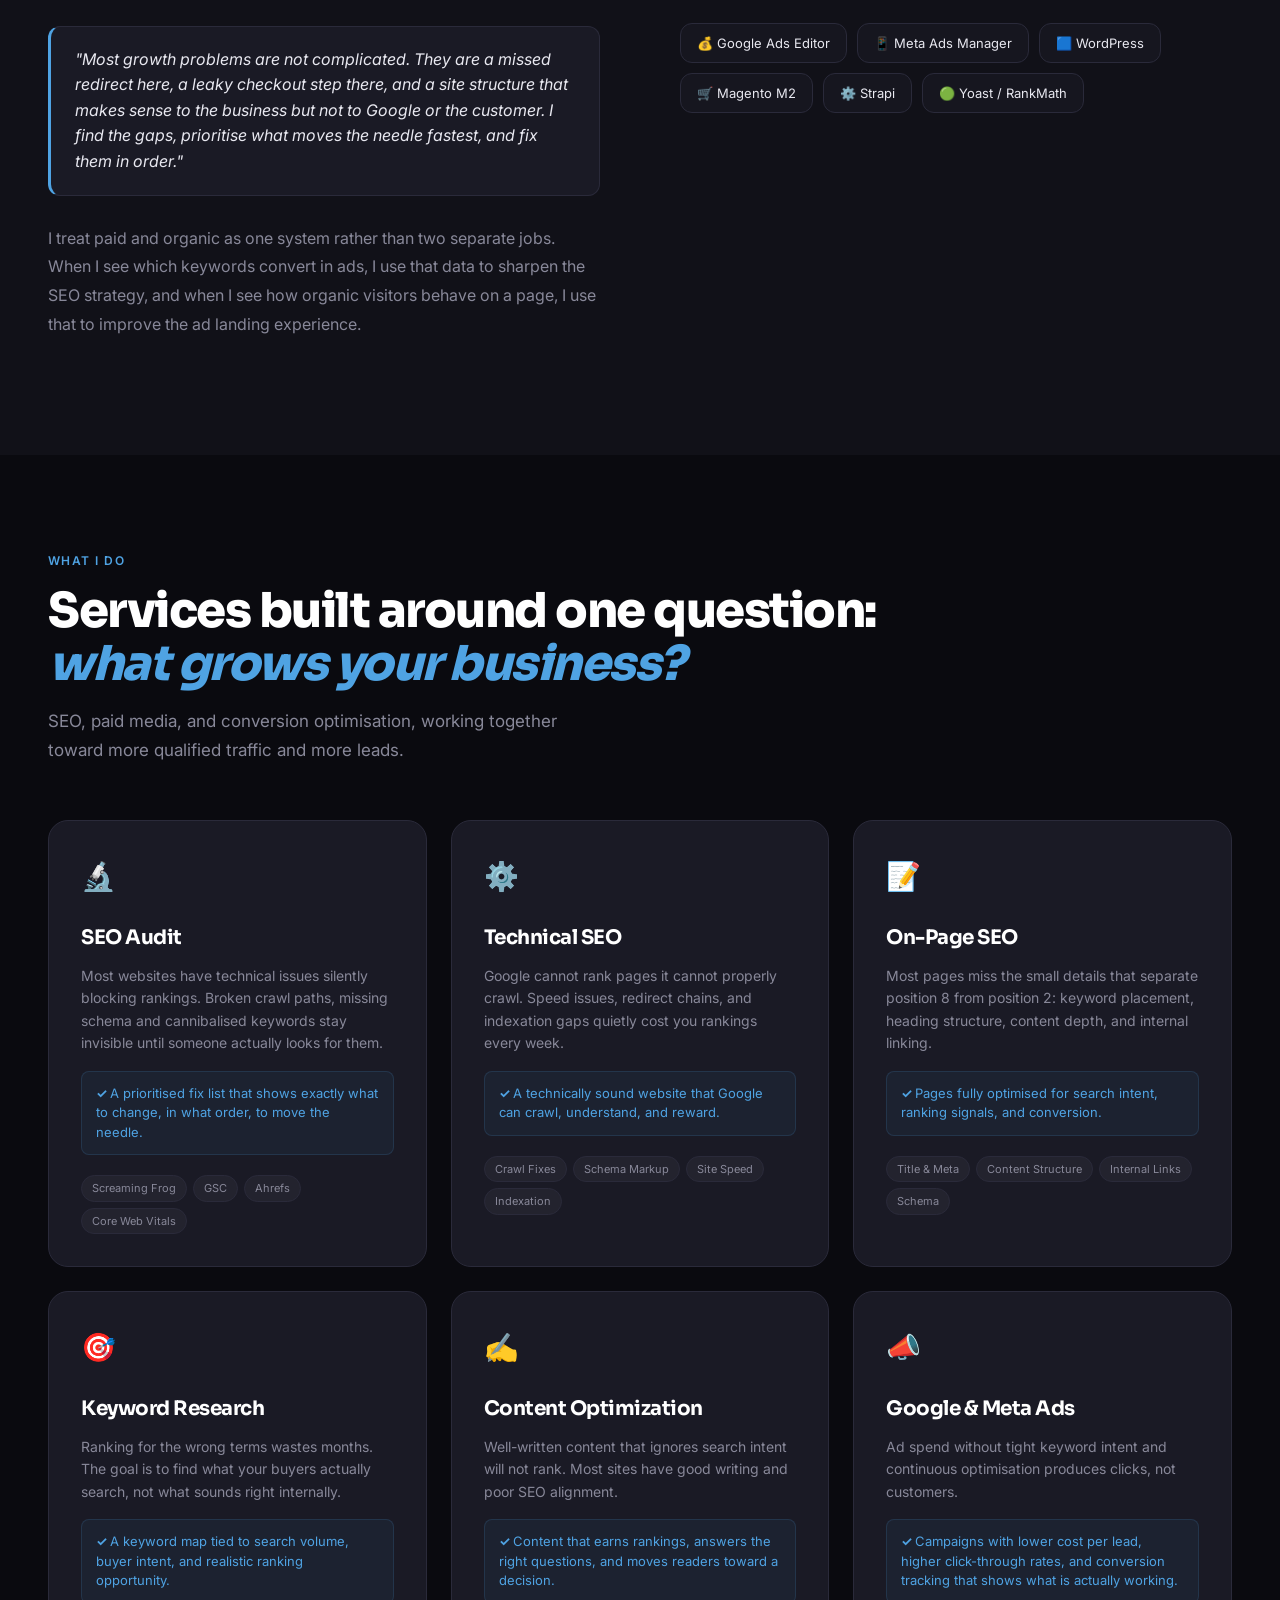
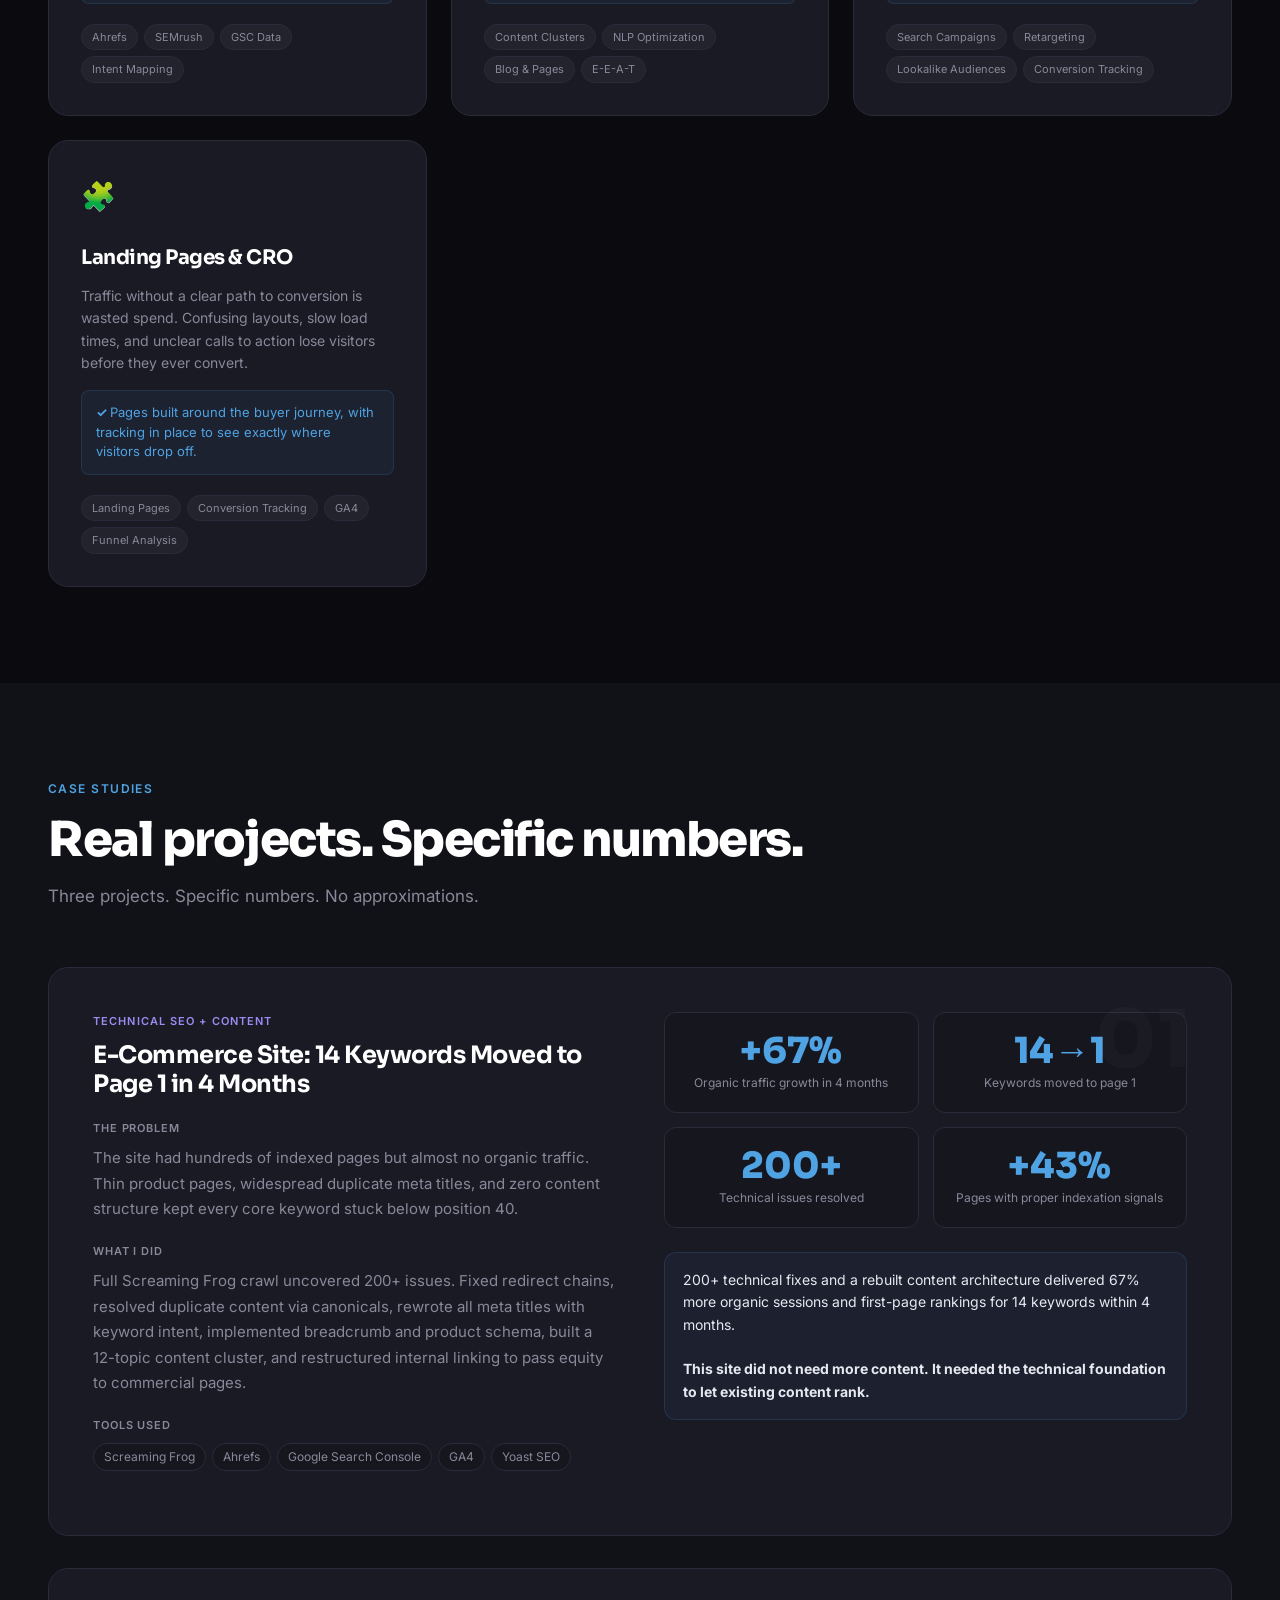
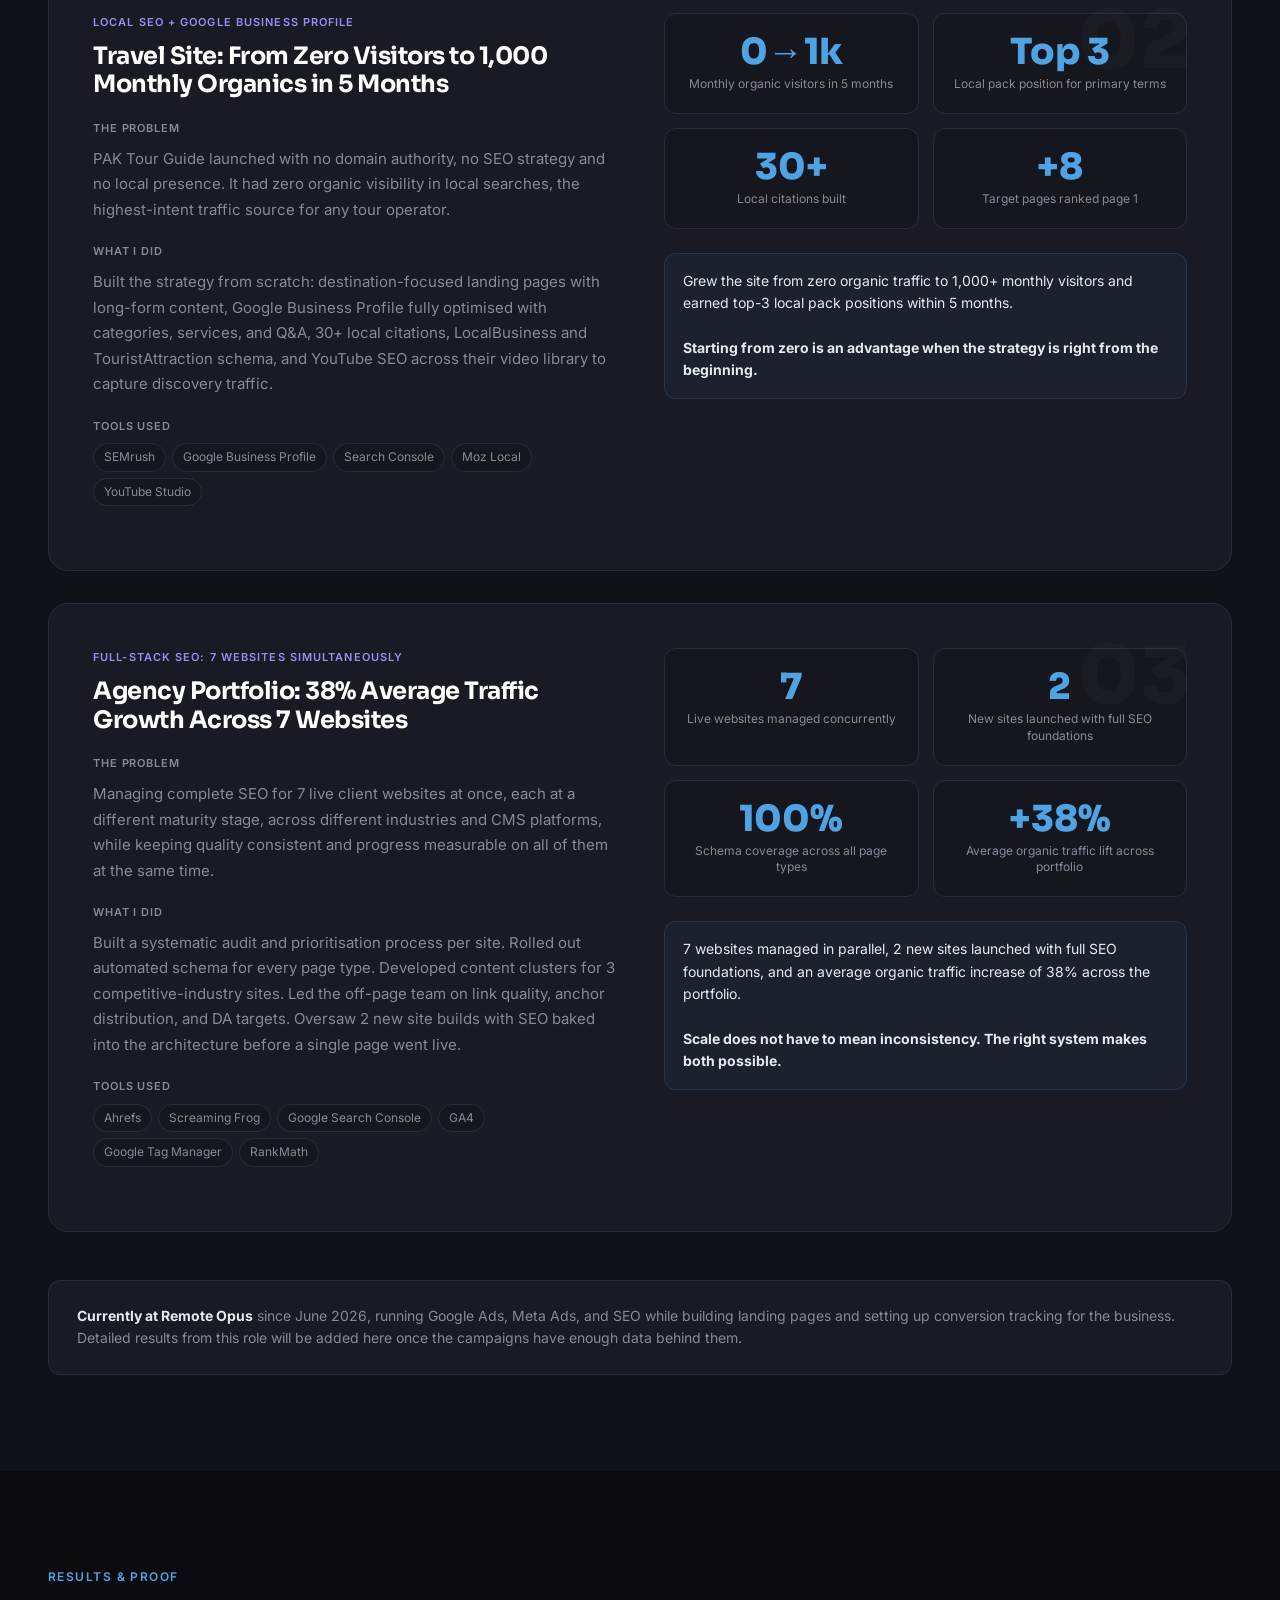
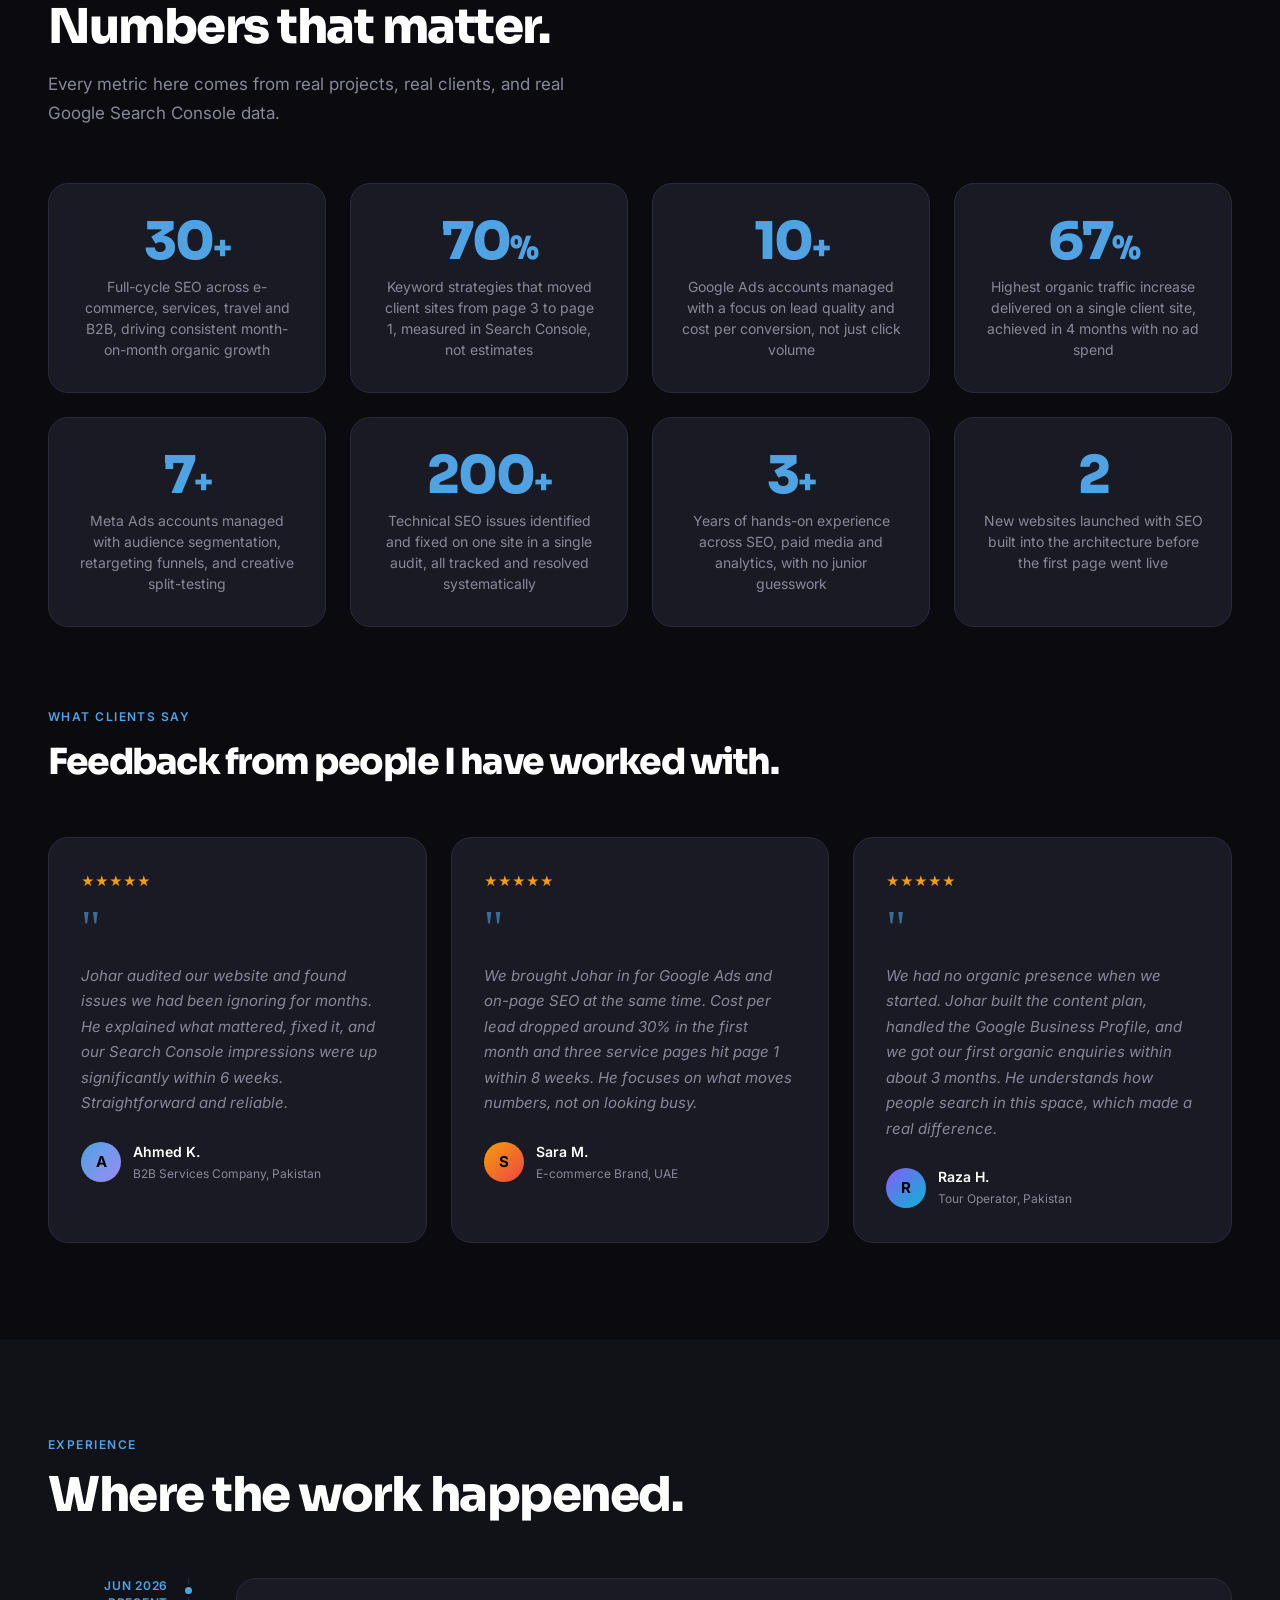
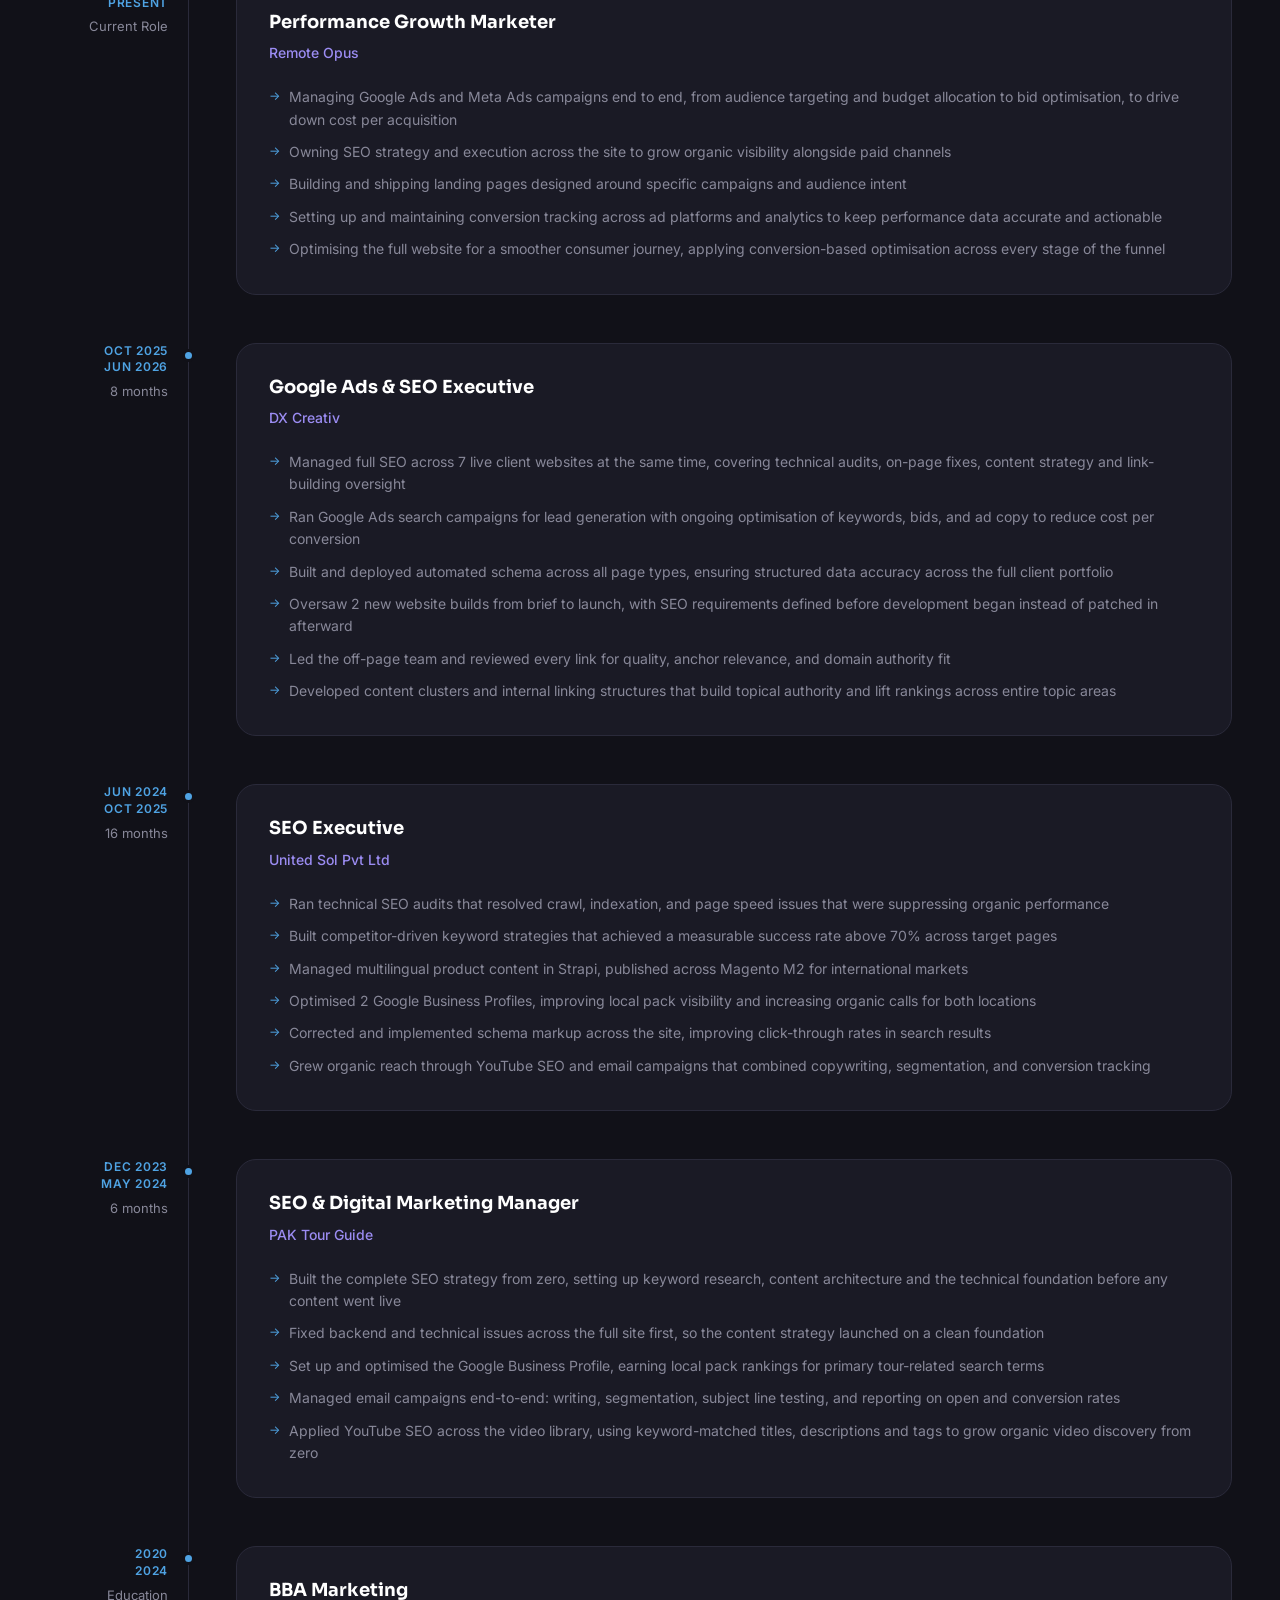
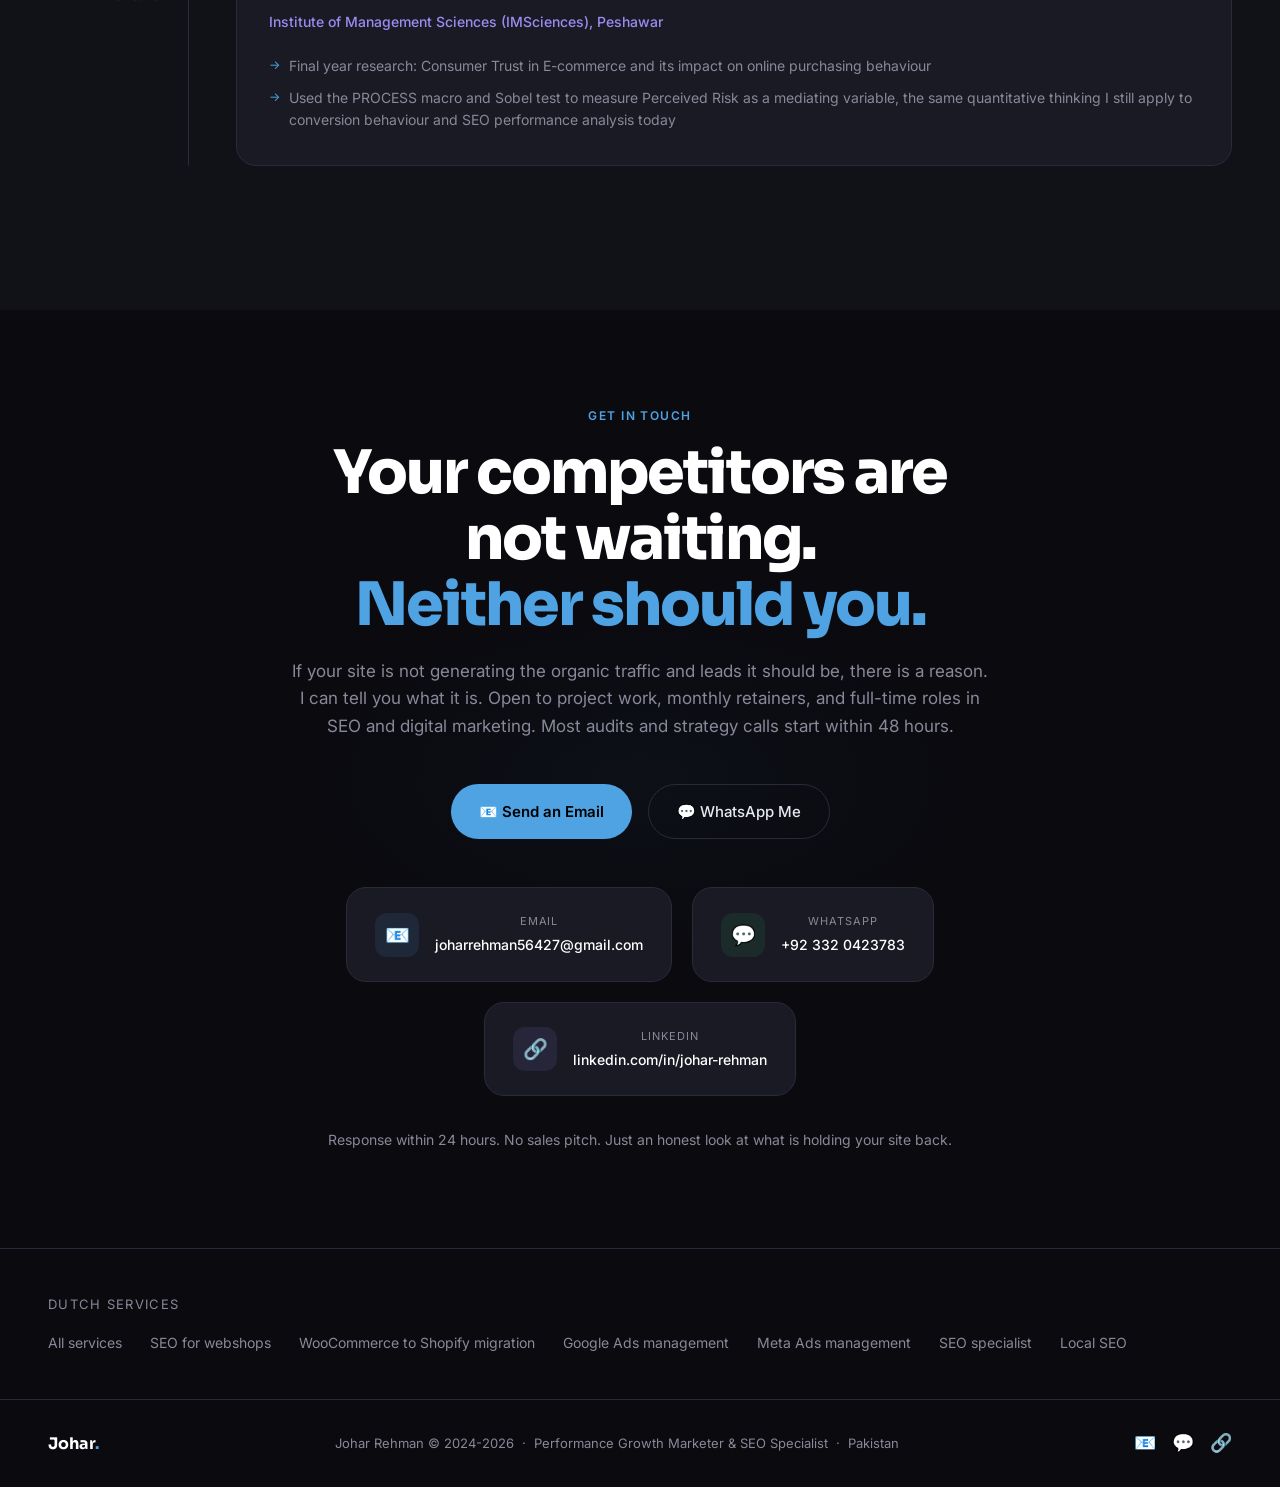
==== commit f5a966df: "Use English labels for the homepage Dutch-services links The strip sits on the English homepage, so " ====
--- a/index.html
+++ b/index.html
@@ -1772,15 +1772,15 @@
 <!-- FOOTER -->
 <section class="nl-links">
   <div class="nl-inner">
-    <div class="nl-label">Diensten in het Nederlands</div>
+    <div class="nl-label">Dutch services</div>
     <div class="nl-row">
-      <a href="/portfolio/nl/">Alle diensten (NL)</a>
-      <a href="/portfolio/nl/seo-voor-webshops/">SEO voor webshops</a>
-      <a href="/portfolio/nl/woocommerce-naar-shopify/">WooCommerce naar Shopify migratie</a>
-      <a href="/portfolio/nl/google-ads/">Google Ads beheer</a>
-      <a href="/portfolio/nl/meta-ads/">Meta Ads beheer</a>
+      <a href="/portfolio/nl/">All services</a>
+      <a href="/portfolio/nl/seo-voor-webshops/">SEO for webshops</a>
+      <a href="/portfolio/nl/woocommerce-naar-shopify/">WooCommerce to Shopify migration</a>
+      <a href="/portfolio/nl/google-ads/">Google Ads management</a>
+      <a href="/portfolio/nl/meta-ads/">Meta Ads management</a>
       <a href="/portfolio/nl/seo-specialist/">SEO specialist</a>
-      <a href="/portfolio/nl/lokale-seo/">Lokale SEO</a>
+      <a href="/portfolio/nl/lokale-seo/">Local SEO</a>
     </div>
   </div>
 </section>
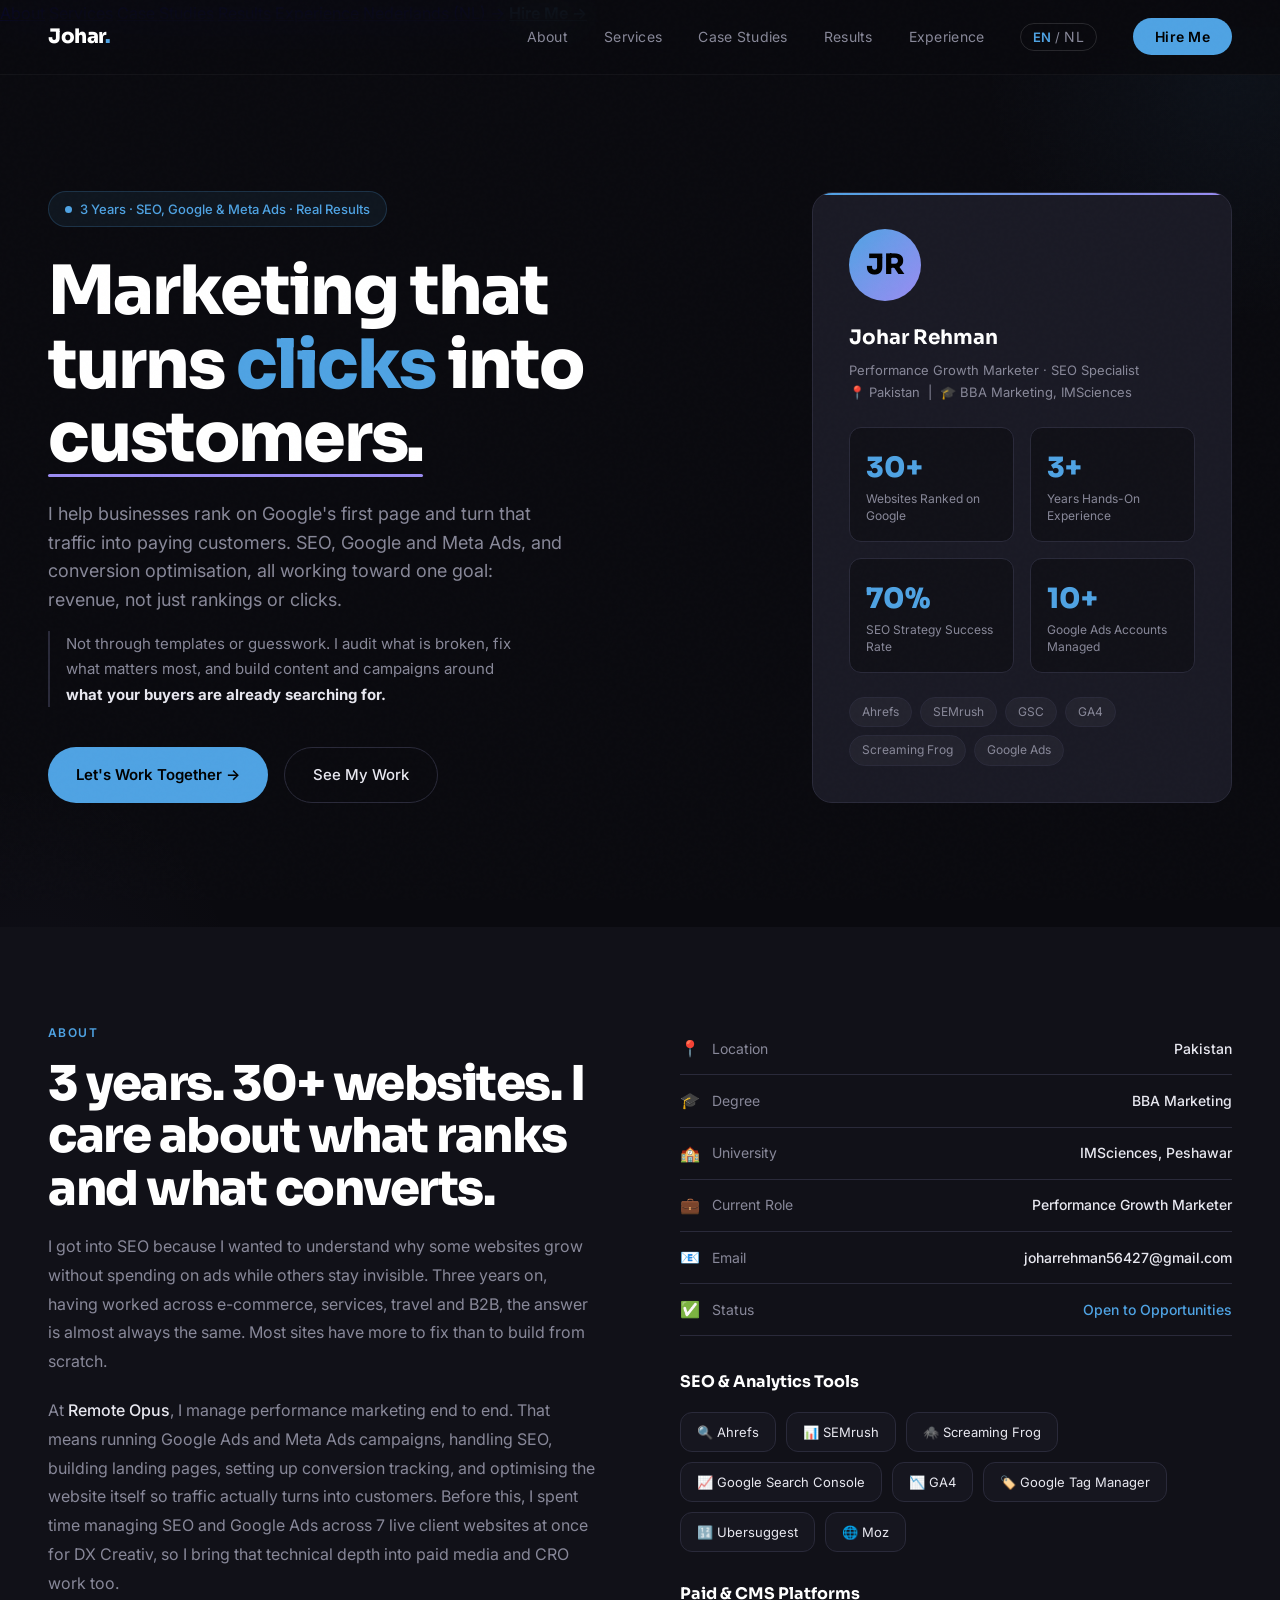
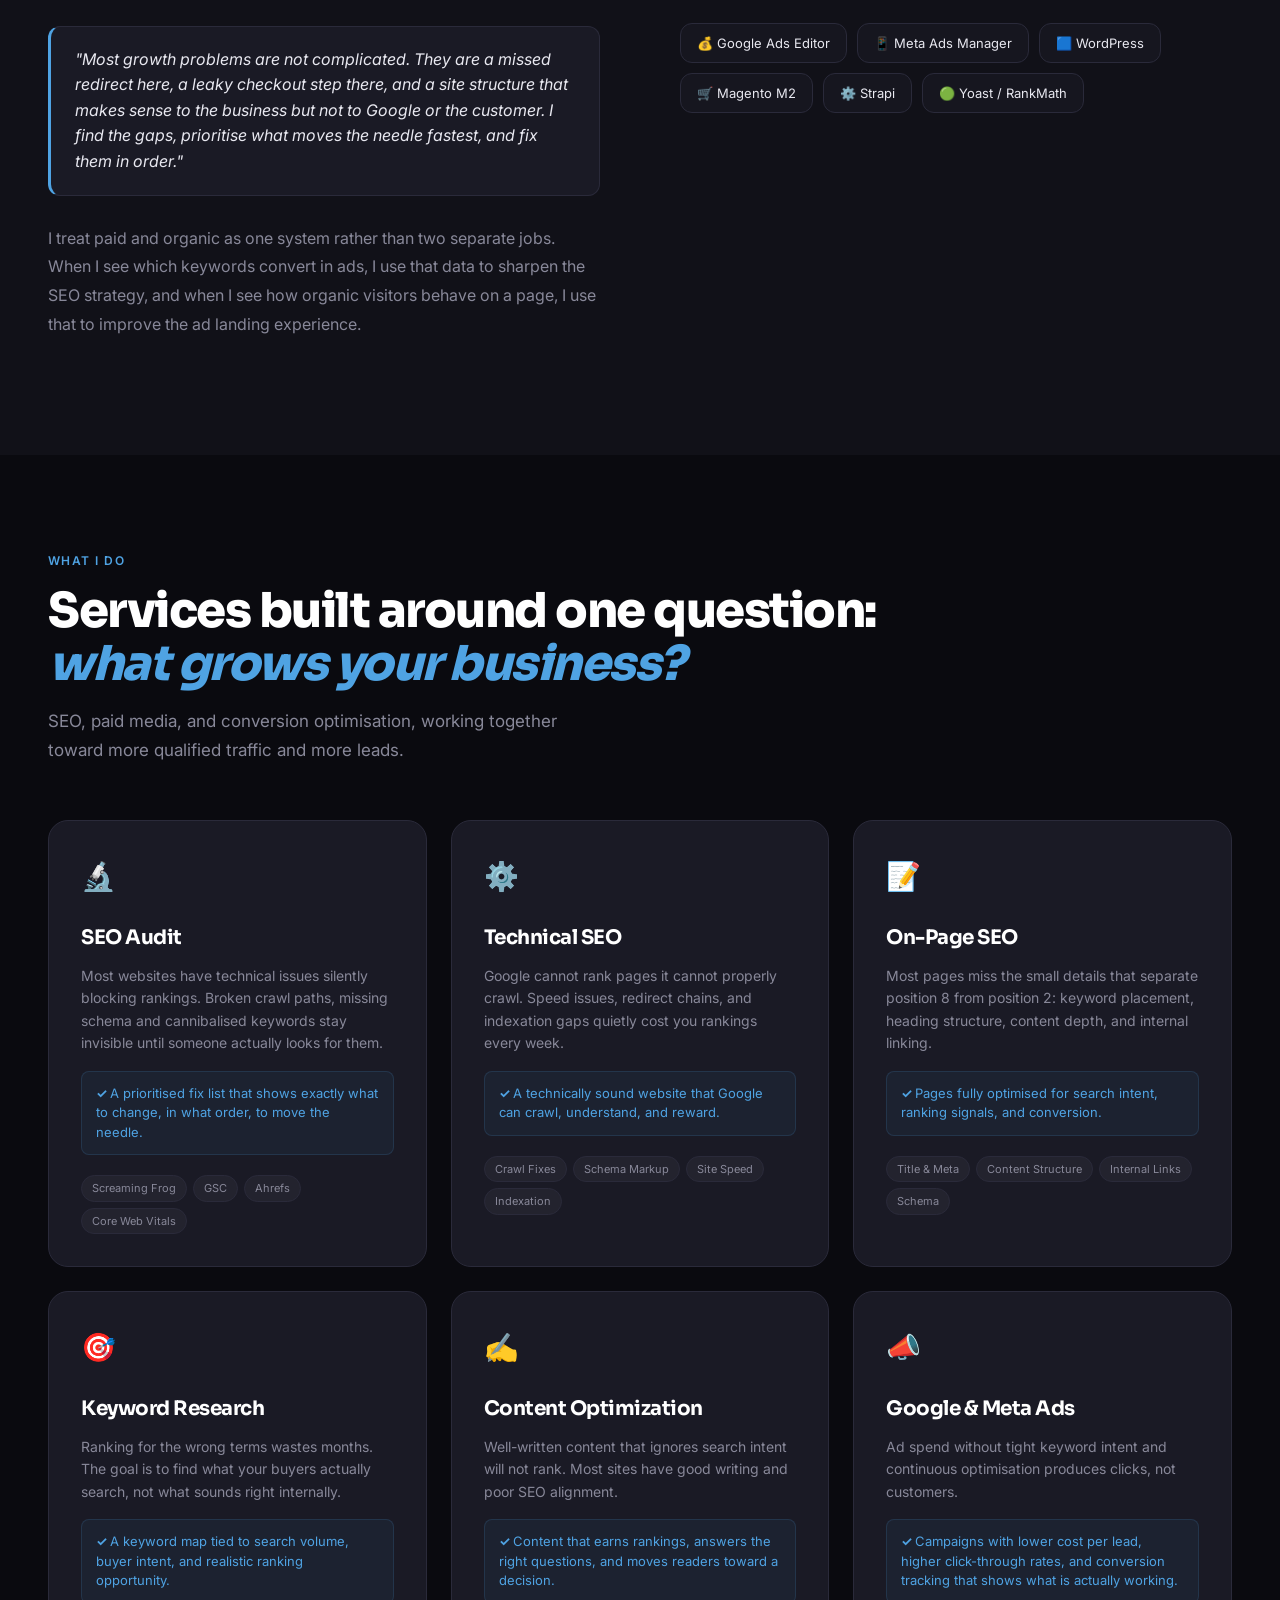
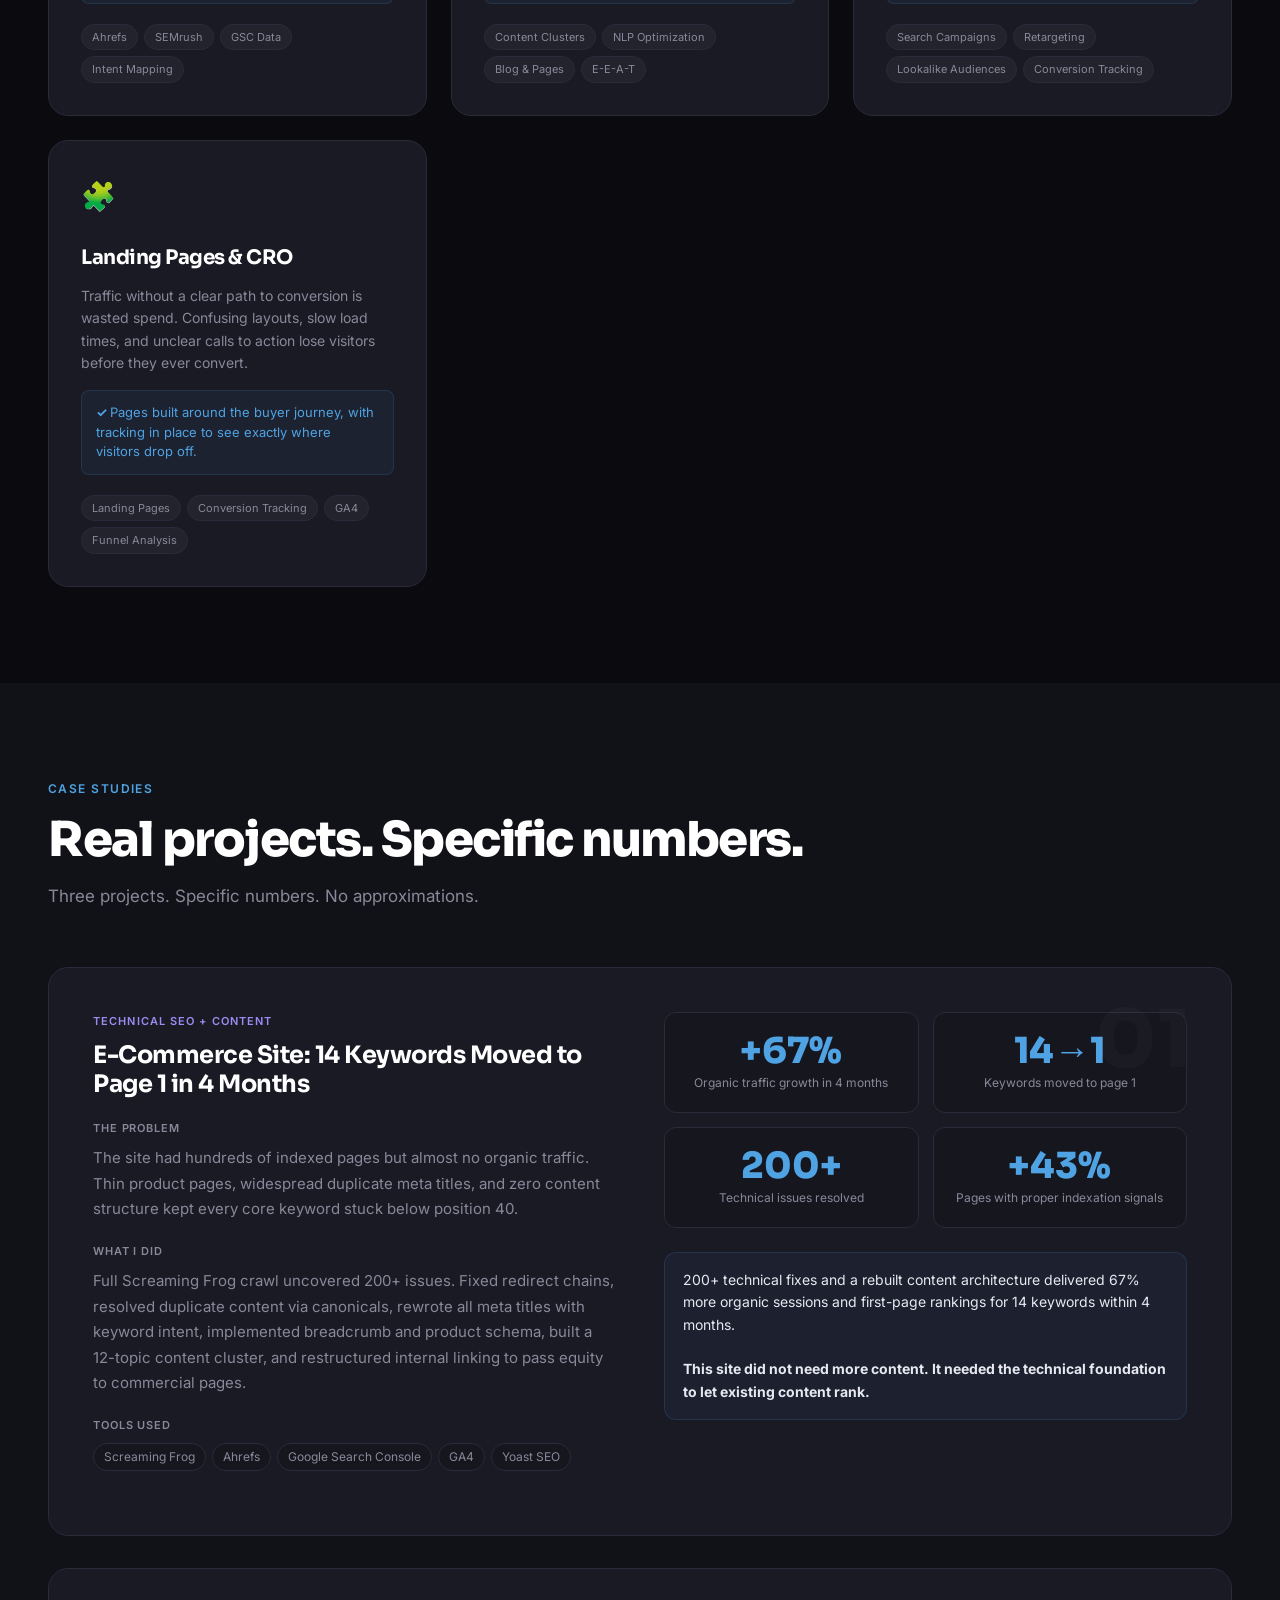
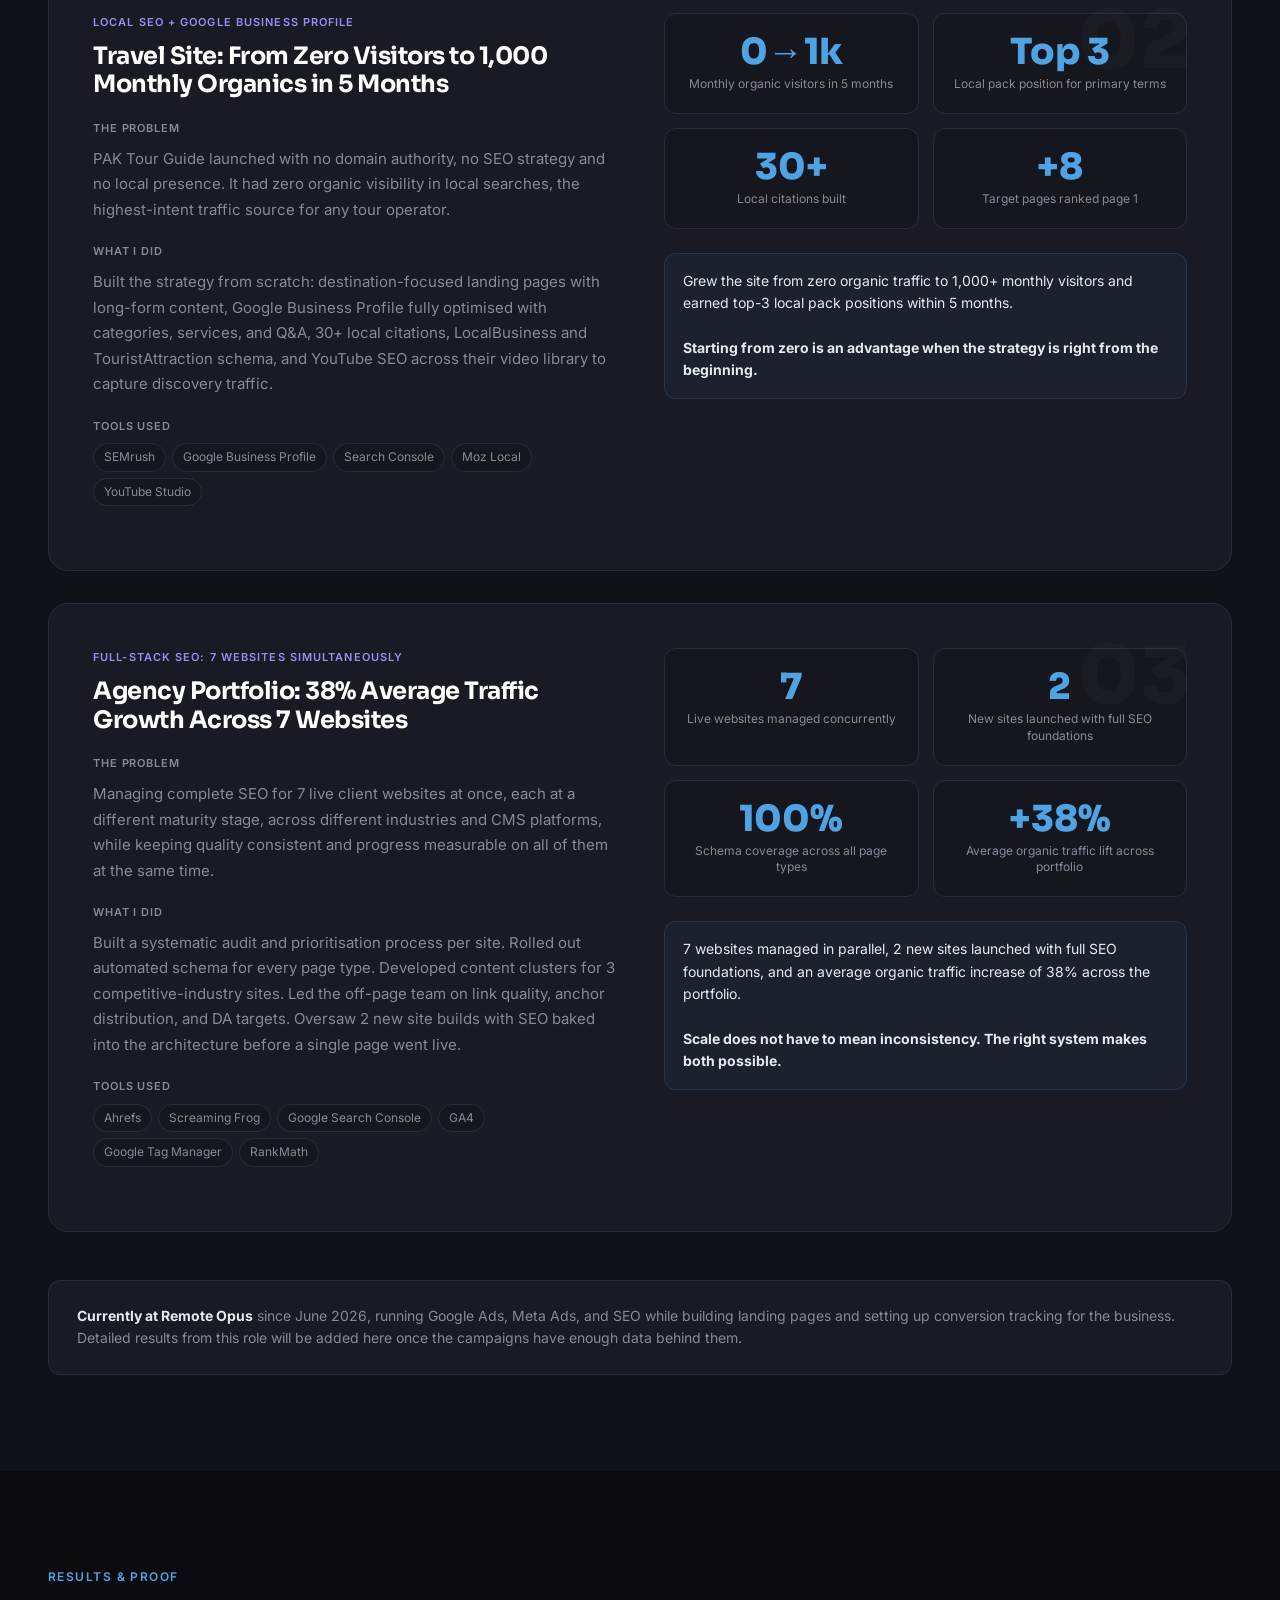
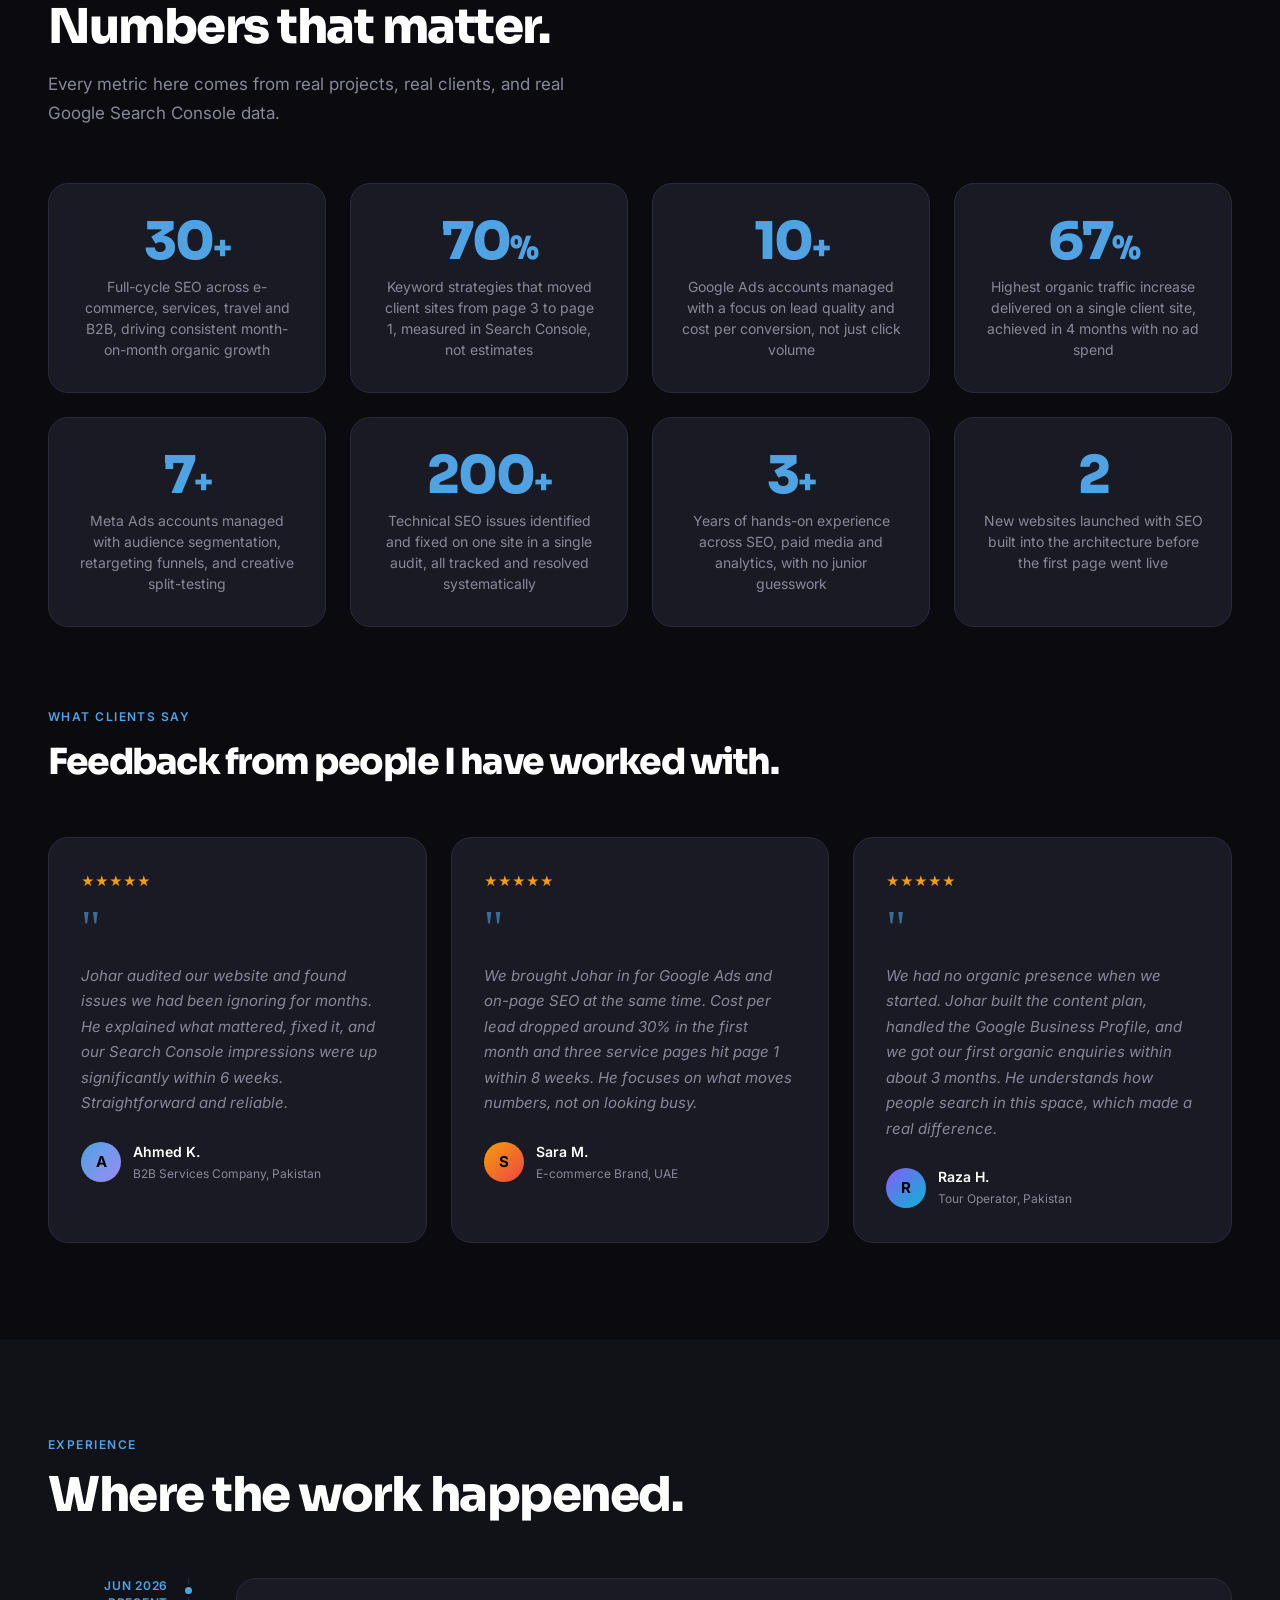
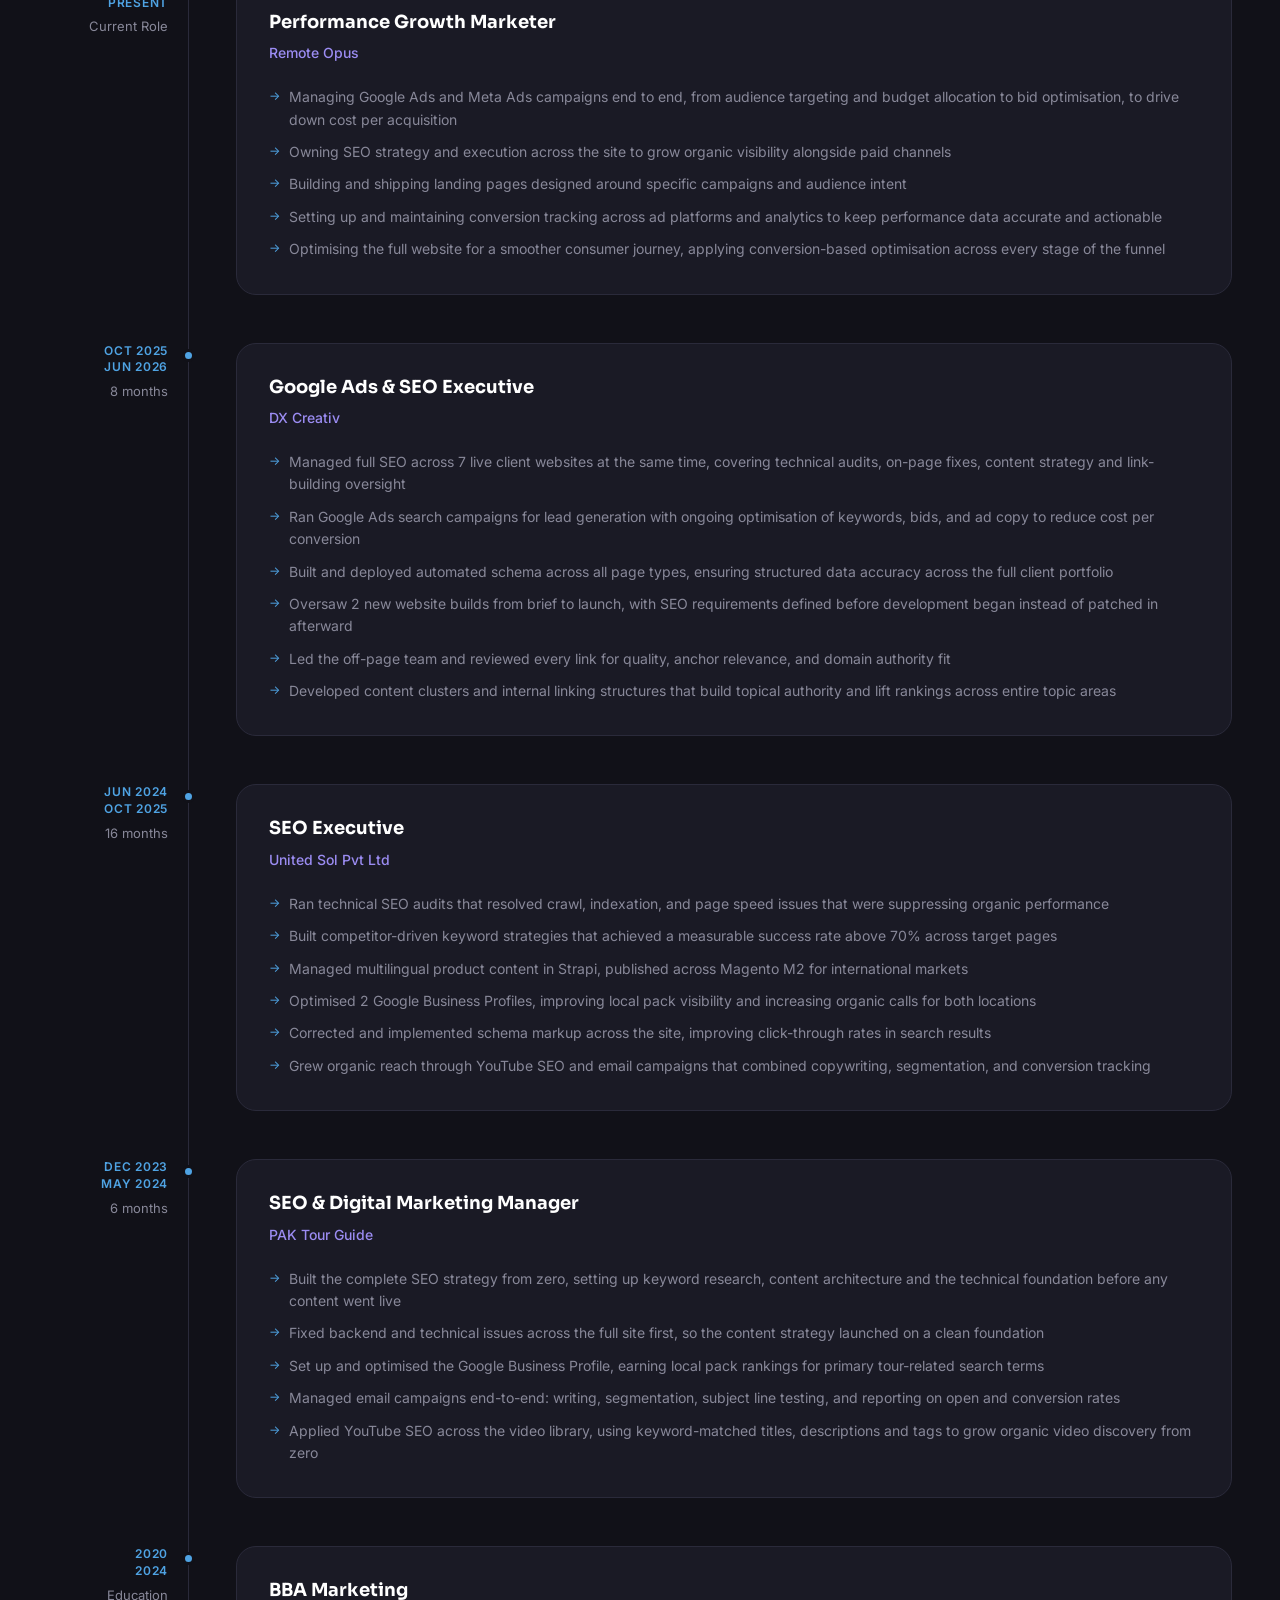
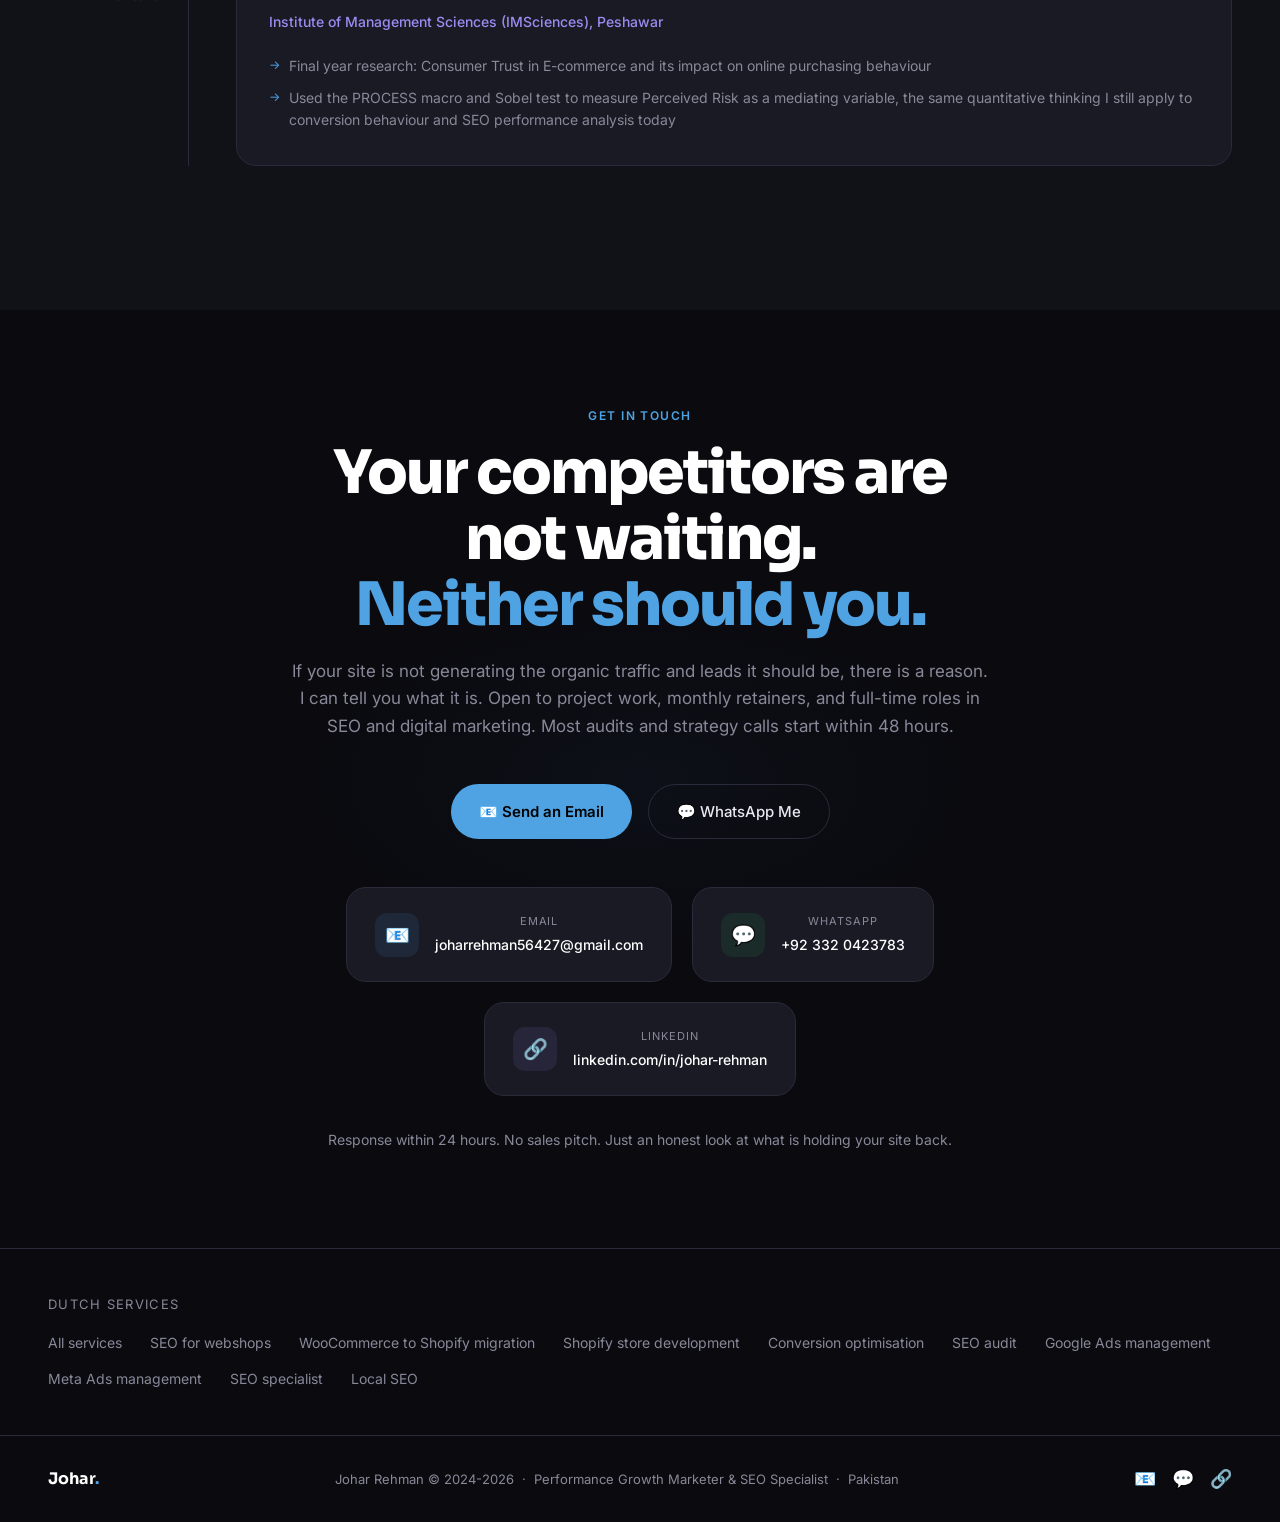
==== commit 1f2b5ff2: "Add 3 Dutch service pages and wire them into the site New pages targeting buying-intent clusters: Sh" ====
--- a/index.html
+++ b/index.html
@@ -1777,6 +1777,9 @@
       <a href="/portfolio/nl/">All services</a>
       <a href="/portfolio/nl/seo-voor-webshops/">SEO for webshops</a>
       <a href="/portfolio/nl/woocommerce-naar-shopify/">WooCommerce to Shopify migration</a>
+      <a href="/portfolio/nl/shopify-webshop-laten-maken/">Shopify store development</a>
+      <a href="/portfolio/nl/conversie-optimalisatie/">Conversion optimisation</a>
+      <a href="/portfolio/nl/seo-audit/">SEO audit</a>
       <a href="/portfolio/nl/google-ads/">Google Ads management</a>
       <a href="/portfolio/nl/meta-ads/">Meta Ads management</a>
       <a href="/portfolio/nl/seo-specialist/">SEO specialist</a>
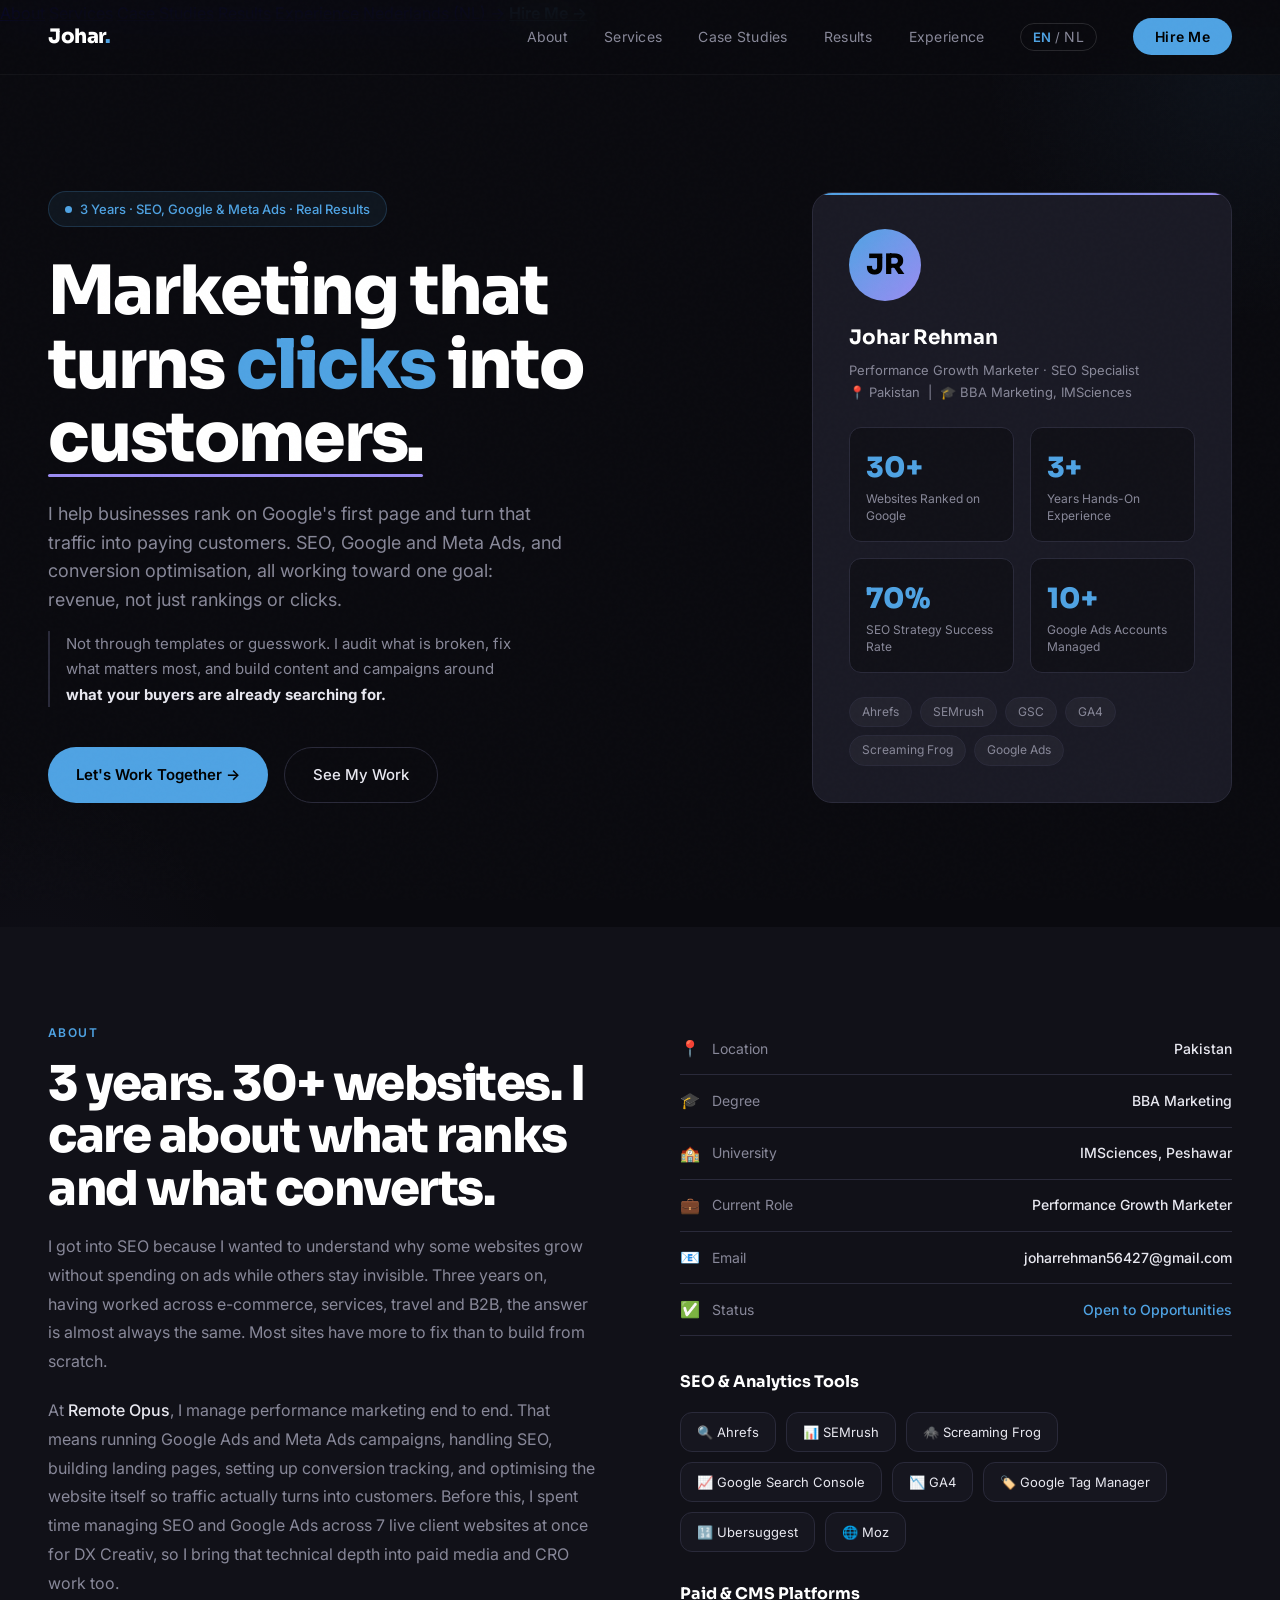
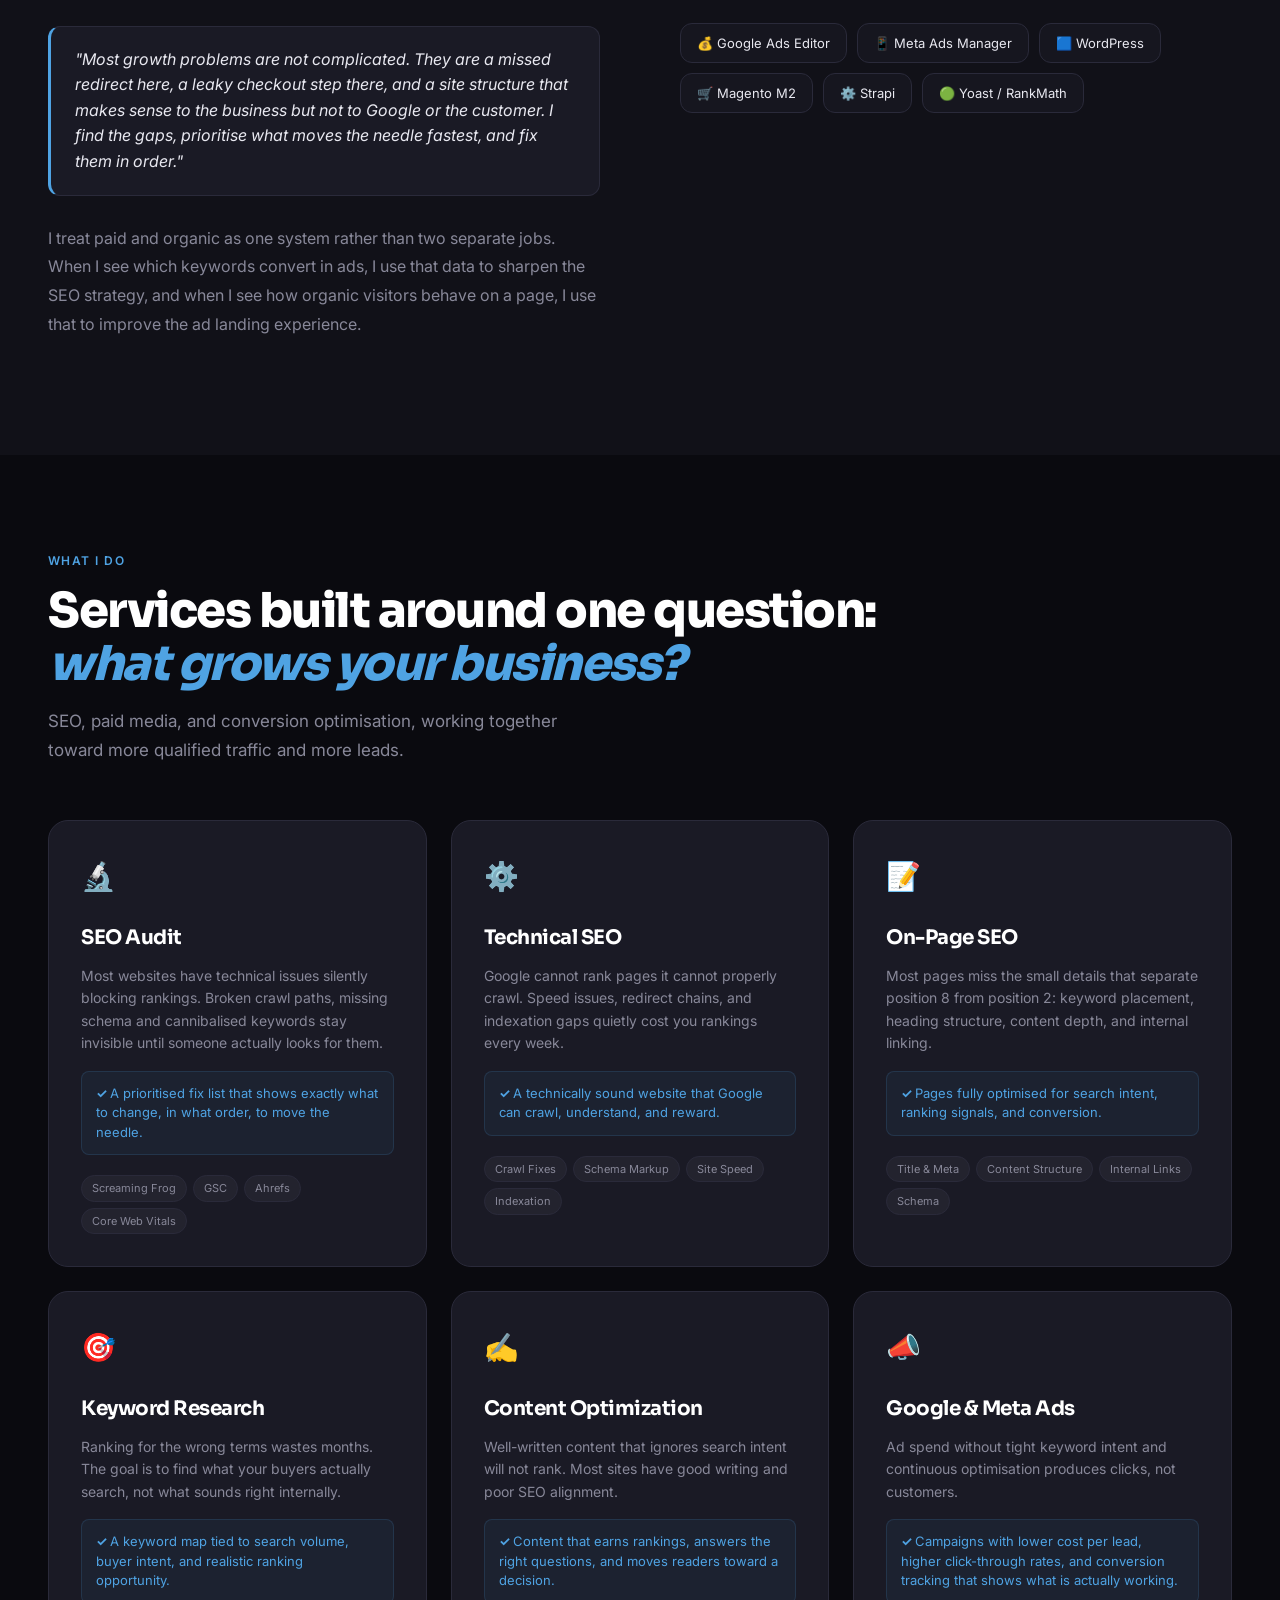
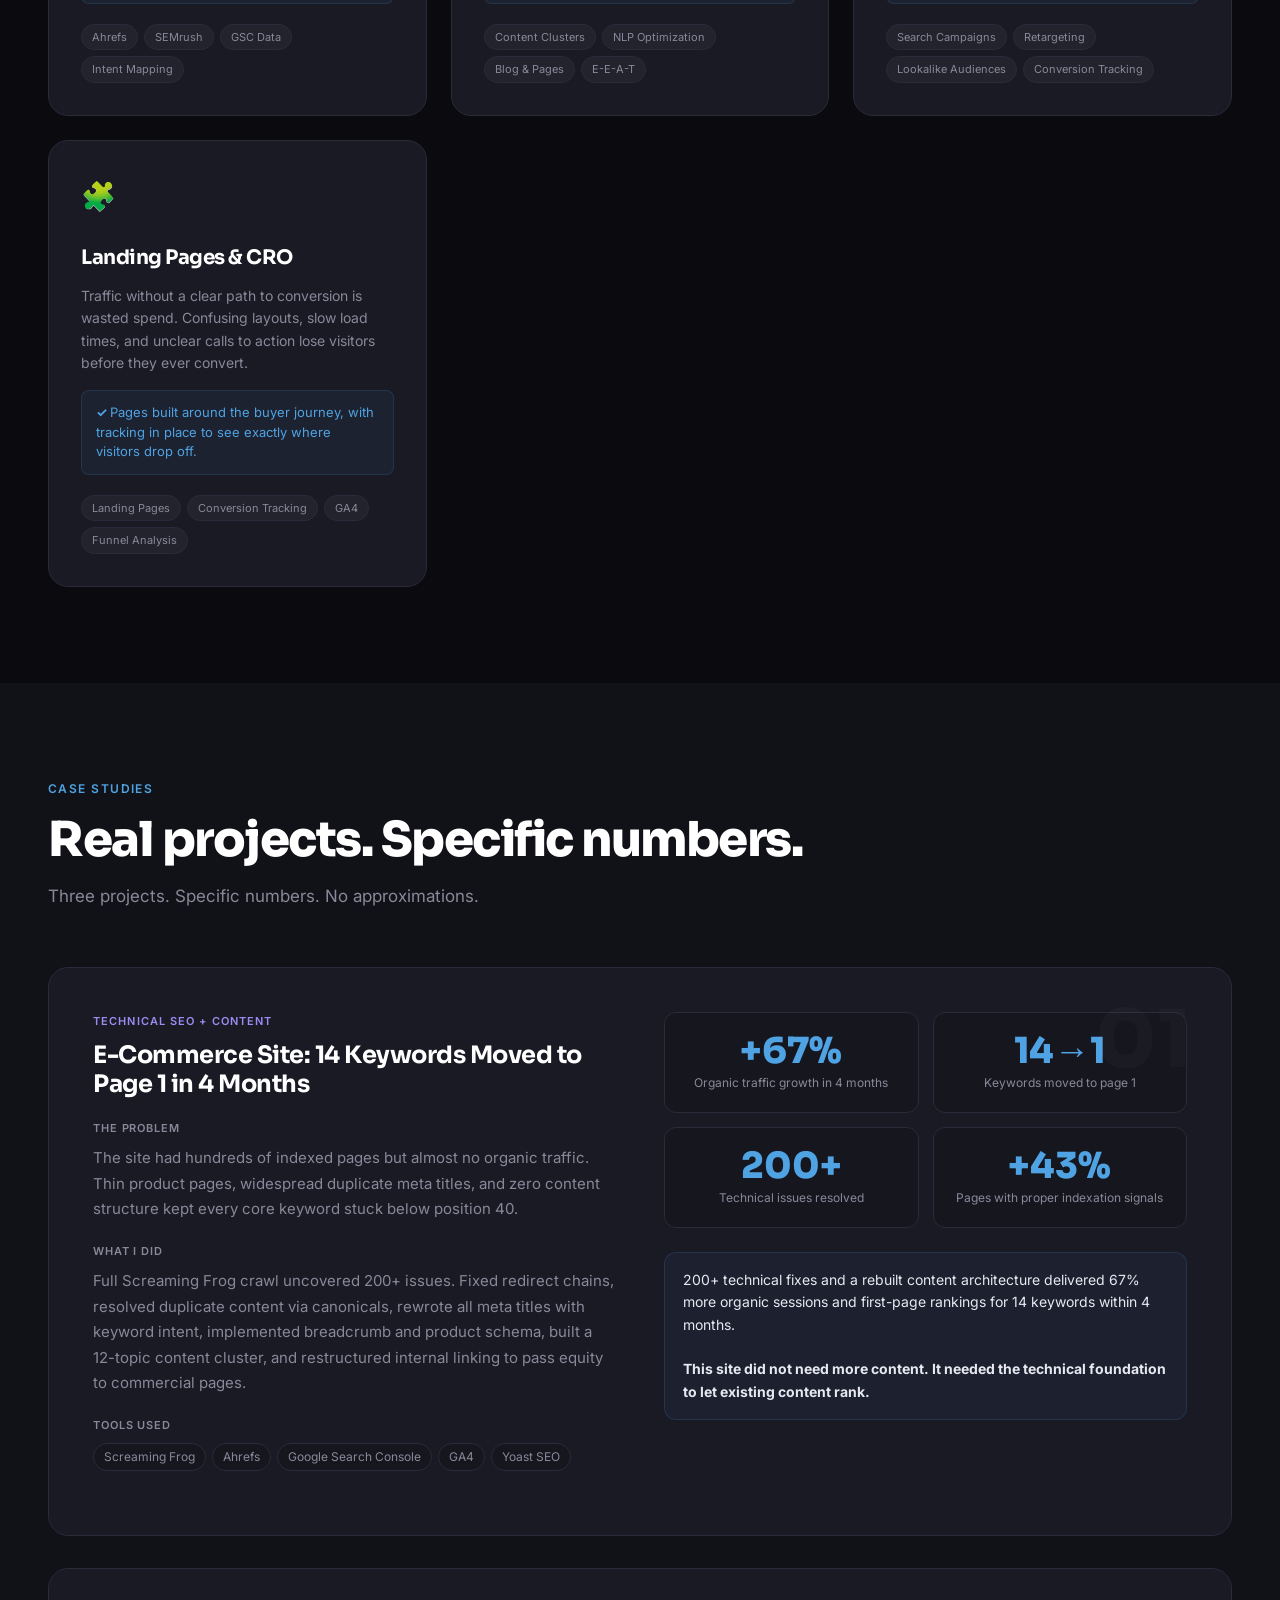
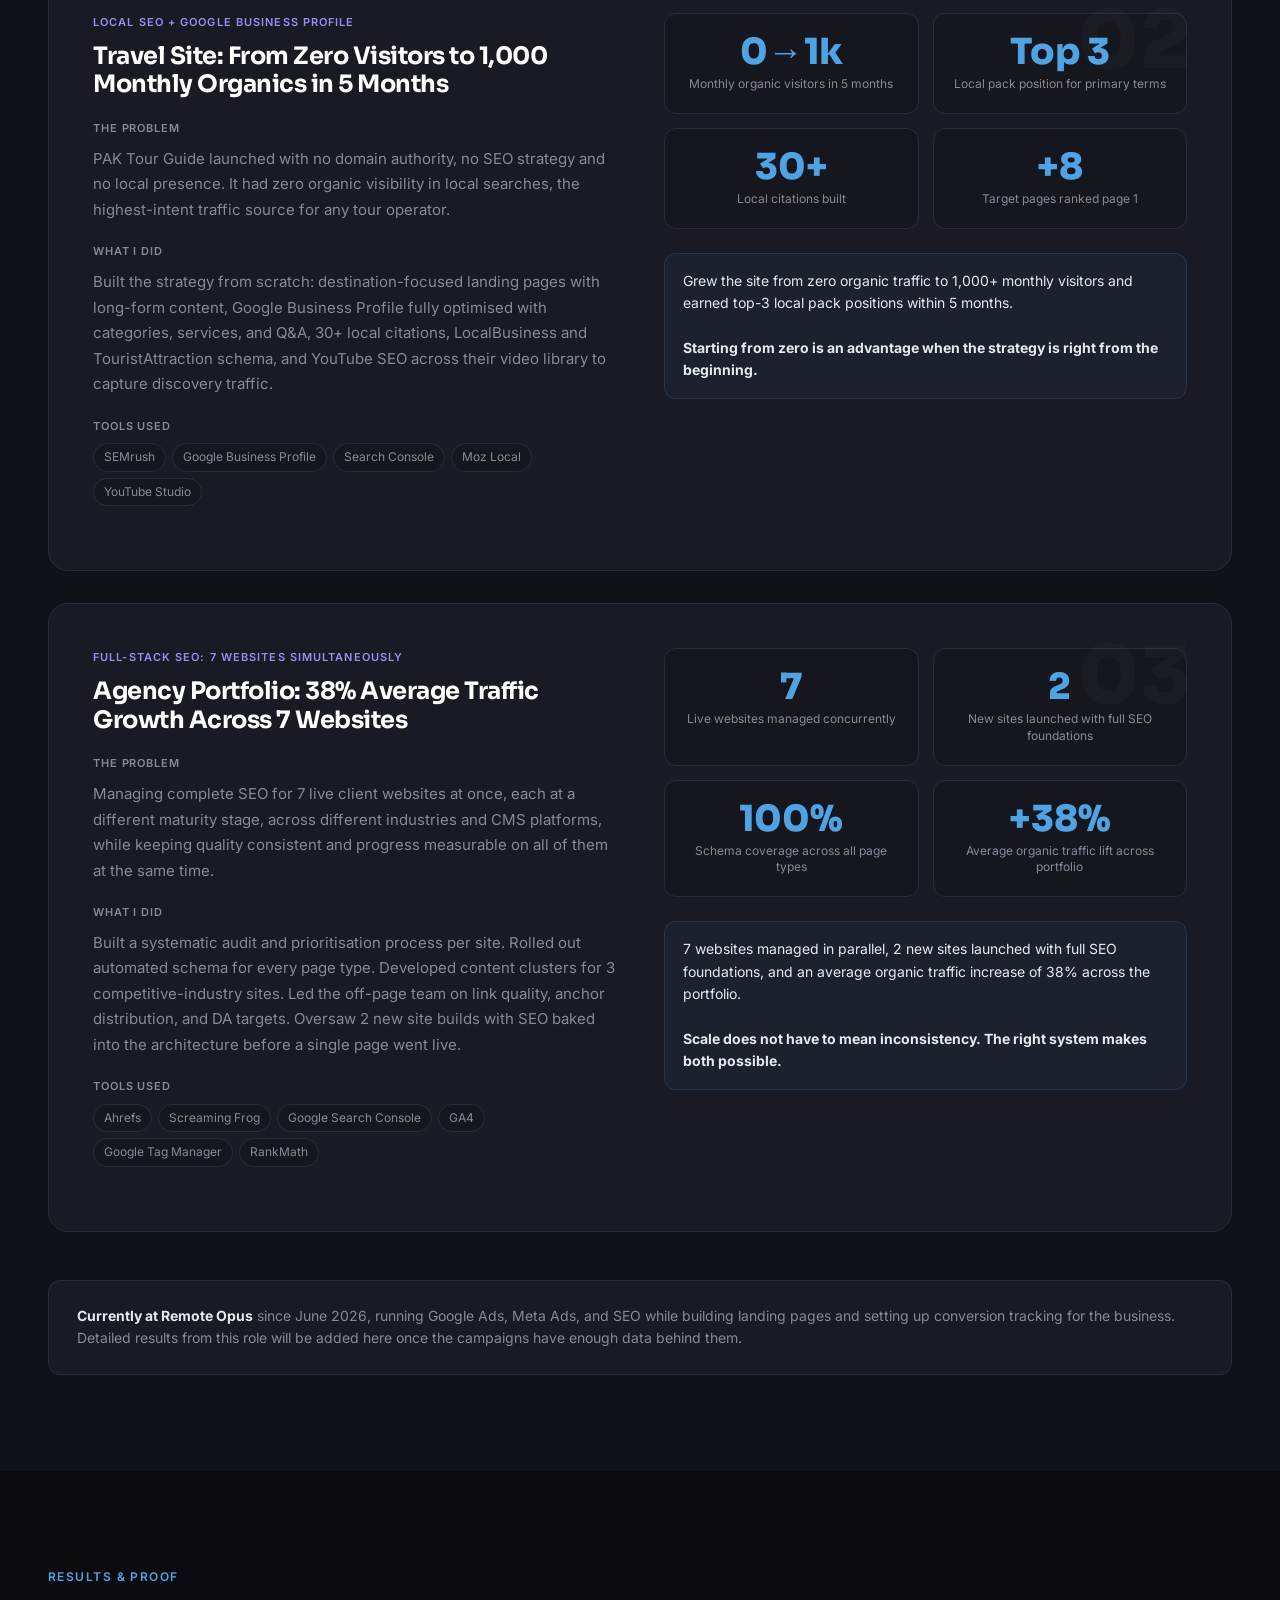
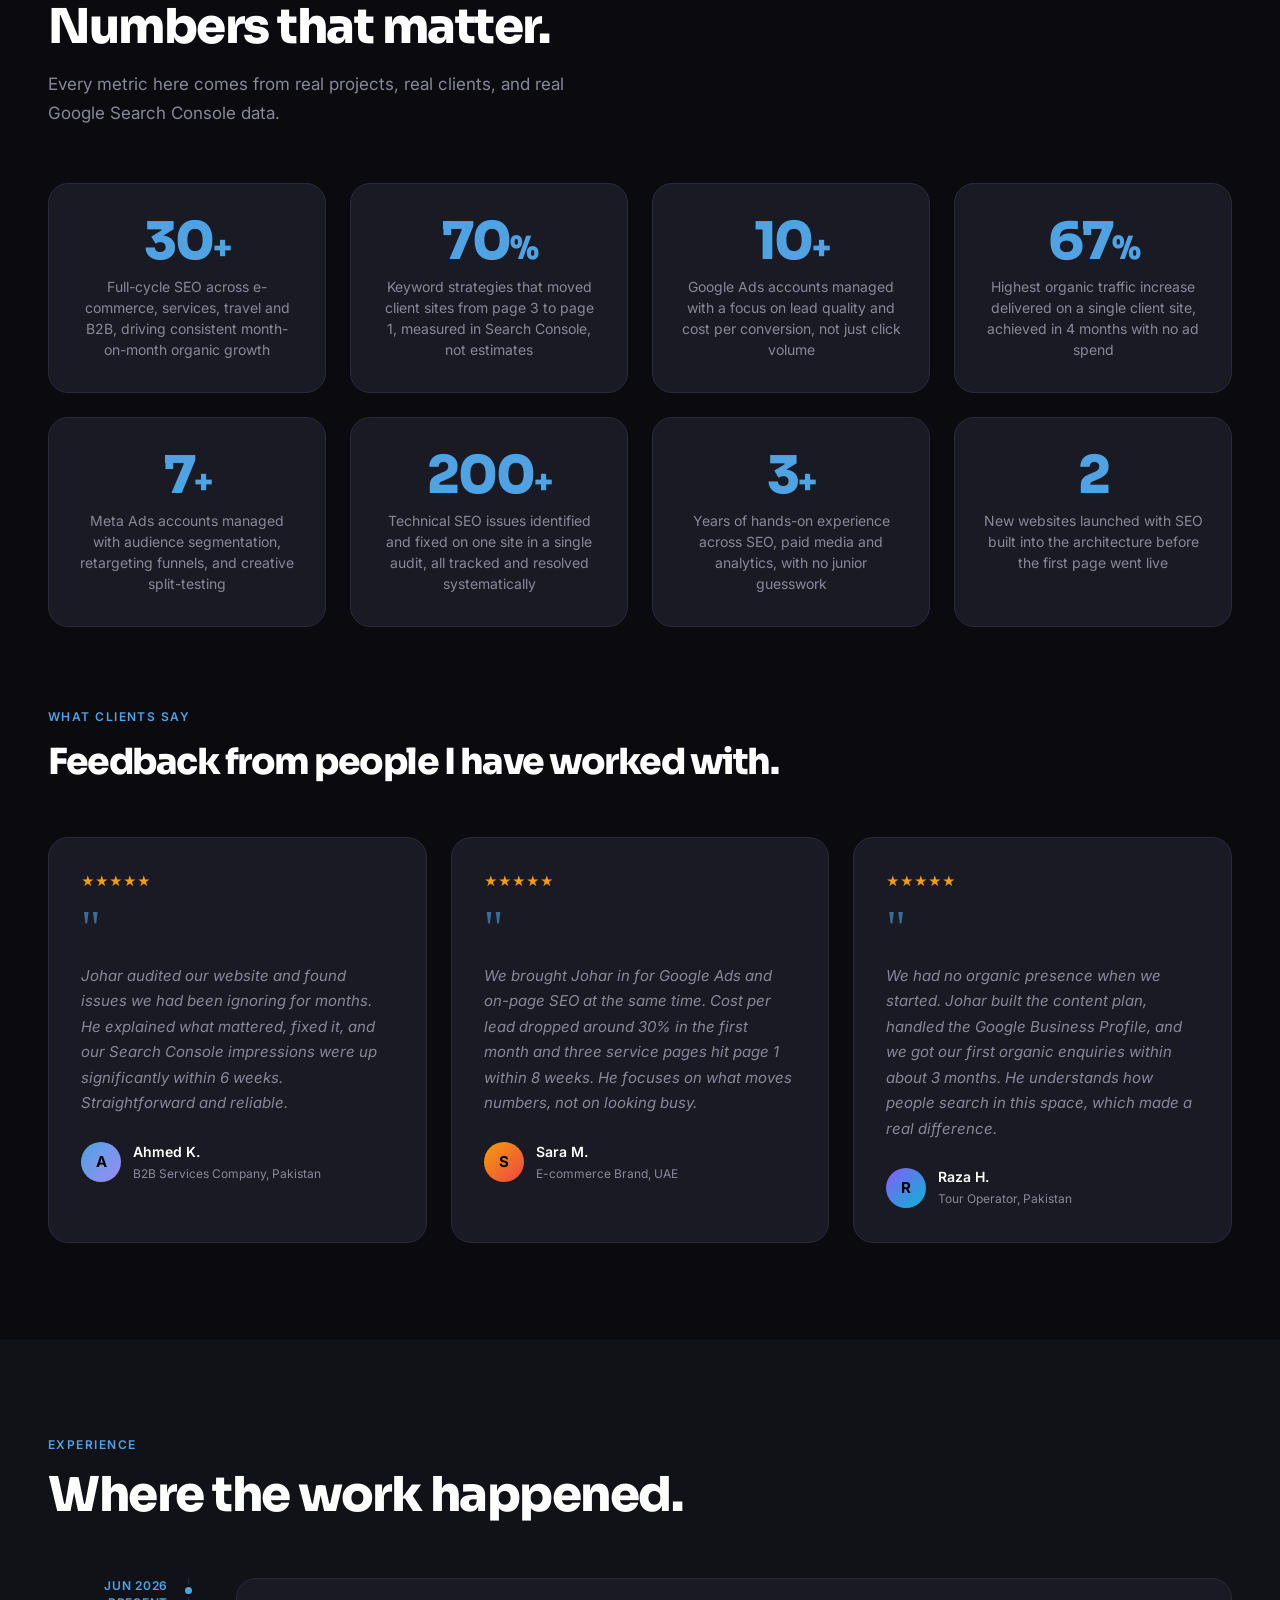
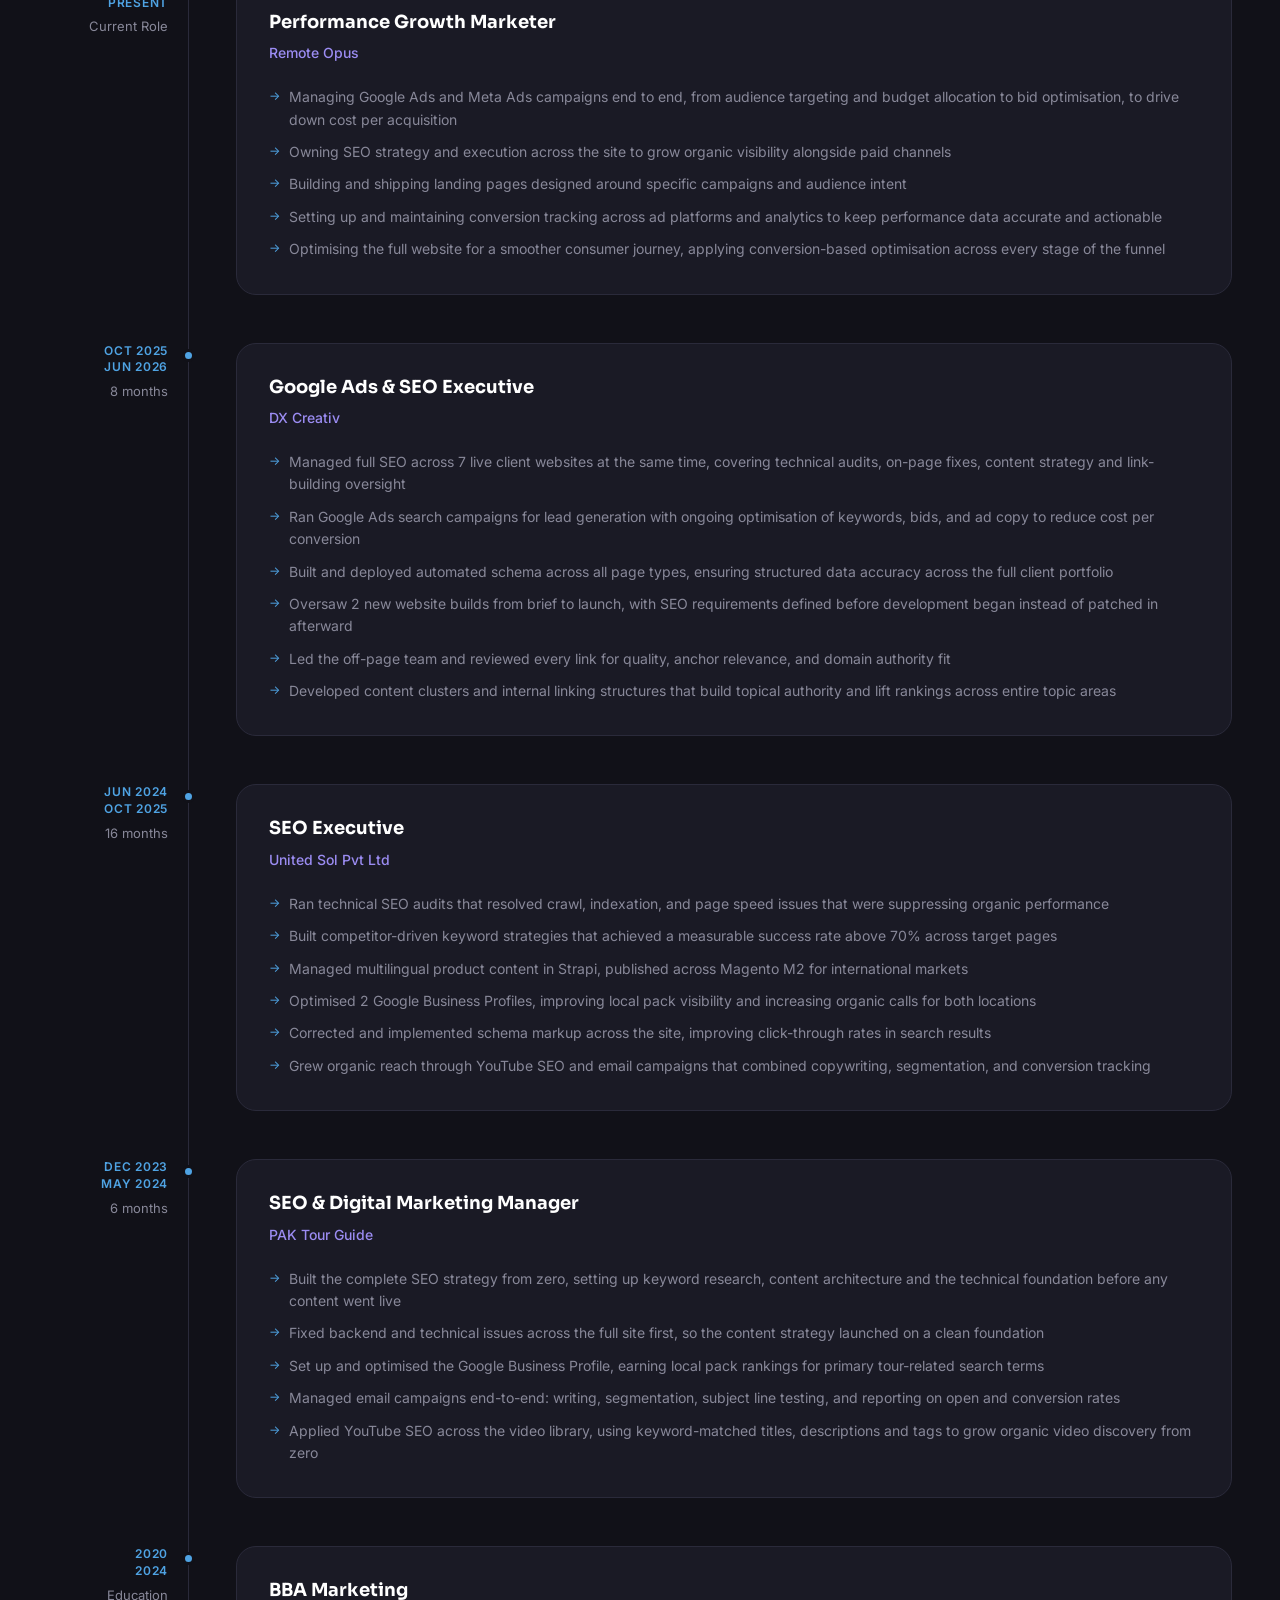
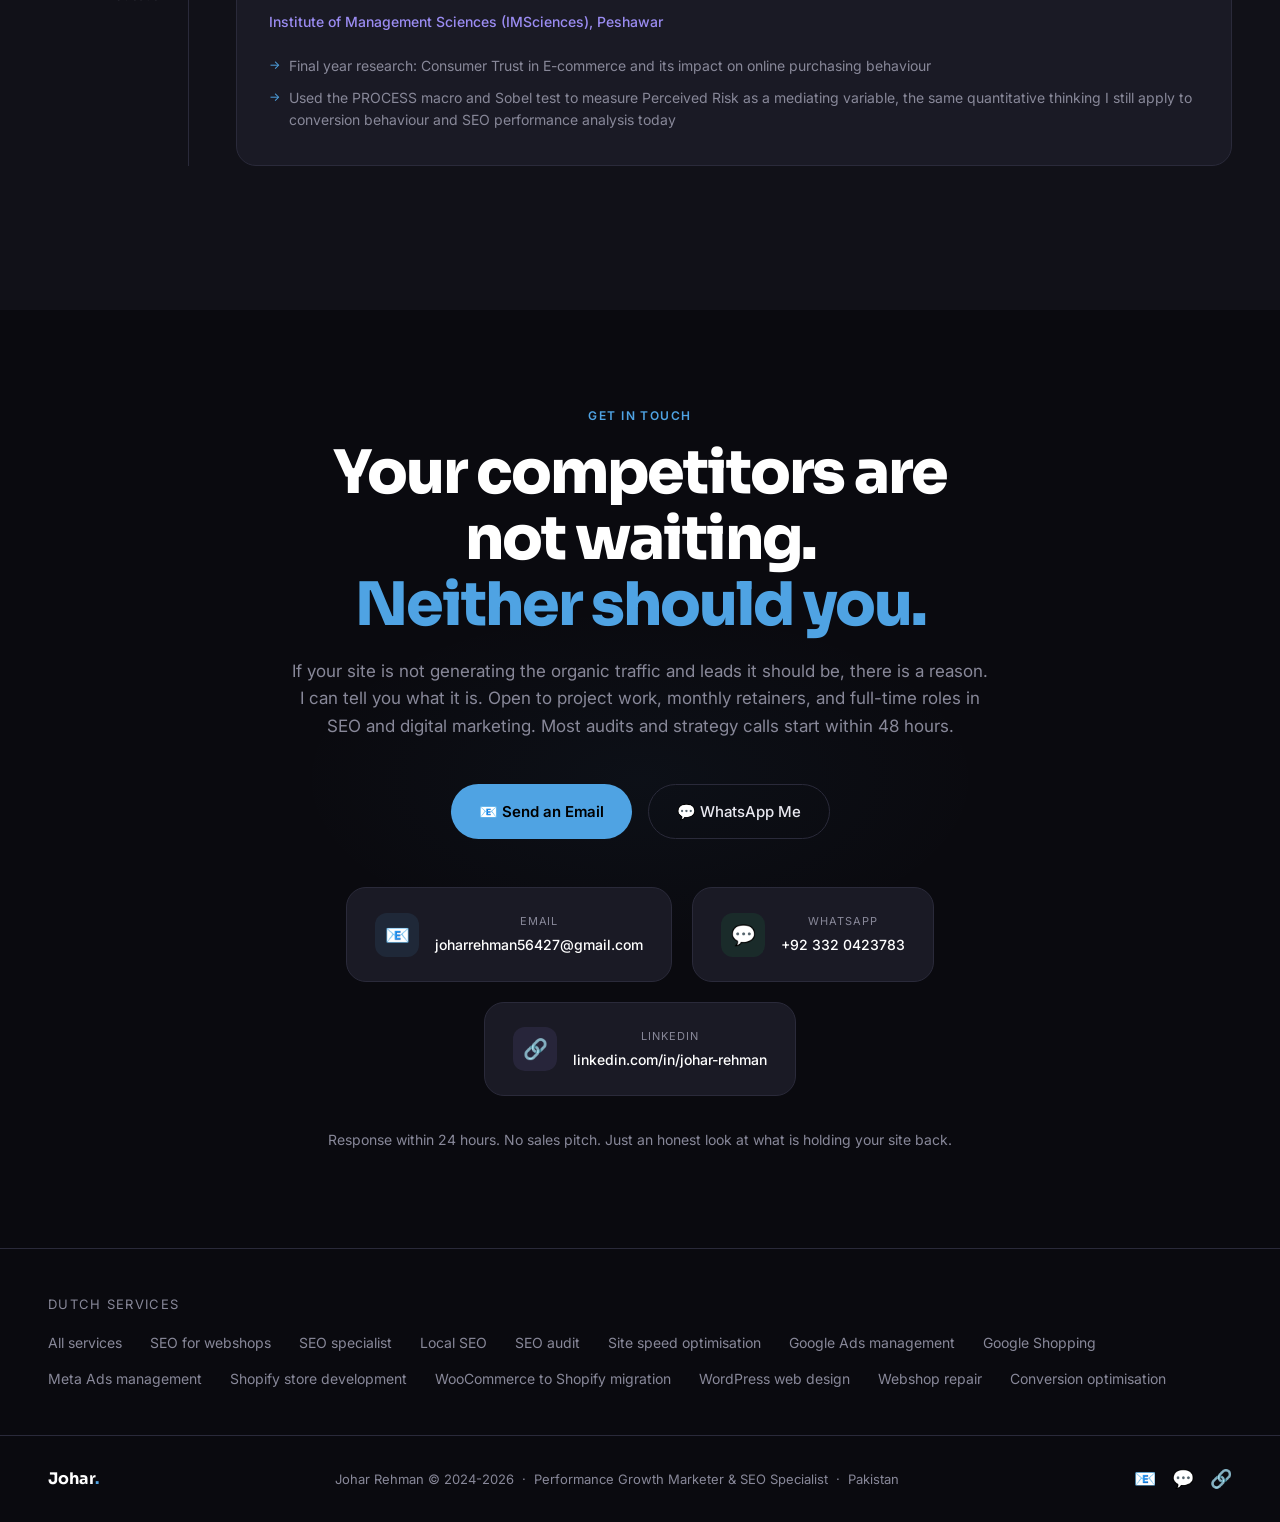
==== commit 42641283: "Add 4 more Dutch service pages and group the services menu New pages: WordPress website laten maken," ====
--- a/index.html
+++ b/index.html
@@ -1776,14 +1776,18 @@
     <div class="nl-row">
       <a href="/portfolio/nl/">All services</a>
       <a href="/portfolio/nl/seo-voor-webshops/">SEO for webshops</a>
-      <a href="/portfolio/nl/woocommerce-naar-shopify/">WooCommerce to Shopify migration</a>
-      <a href="/portfolio/nl/shopify-webshop-laten-maken/">Shopify store development</a>
-      <a href="/portfolio/nl/conversie-optimalisatie/">Conversion optimisation</a>
-      <a href="/portfolio/nl/seo-audit/">SEO audit</a>
-      <a href="/portfolio/nl/google-ads/">Google Ads management</a>
-      <a href="/portfolio/nl/meta-ads/">Meta Ads management</a>
       <a href="/portfolio/nl/seo-specialist/">SEO specialist</a>
       <a href="/portfolio/nl/lokale-seo/">Local SEO</a>
+      <a href="/portfolio/nl/seo-audit/">SEO audit</a>
+      <a href="/portfolio/nl/website-sneller-maken/">Site speed optimisation</a>
+      <a href="/portfolio/nl/google-ads/">Google Ads management</a>
+      <a href="/portfolio/nl/google-shopping/">Google Shopping</a>
+      <a href="/portfolio/nl/meta-ads/">Meta Ads management</a>
+      <a href="/portfolio/nl/shopify-webshop-laten-maken/">Shopify store development</a>
+      <a href="/portfolio/nl/woocommerce-naar-shopify/">WooCommerce to Shopify migration</a>
+      <a href="/portfolio/nl/wordpress-website-laten-maken/">WordPress web design</a>
+      <a href="/portfolio/nl/webshop-laten-repareren/">Webshop repair</a>
+      <a href="/portfolio/nl/conversie-optimalisatie/">Conversion optimisation</a>
     </div>
   </div>
 </section>
